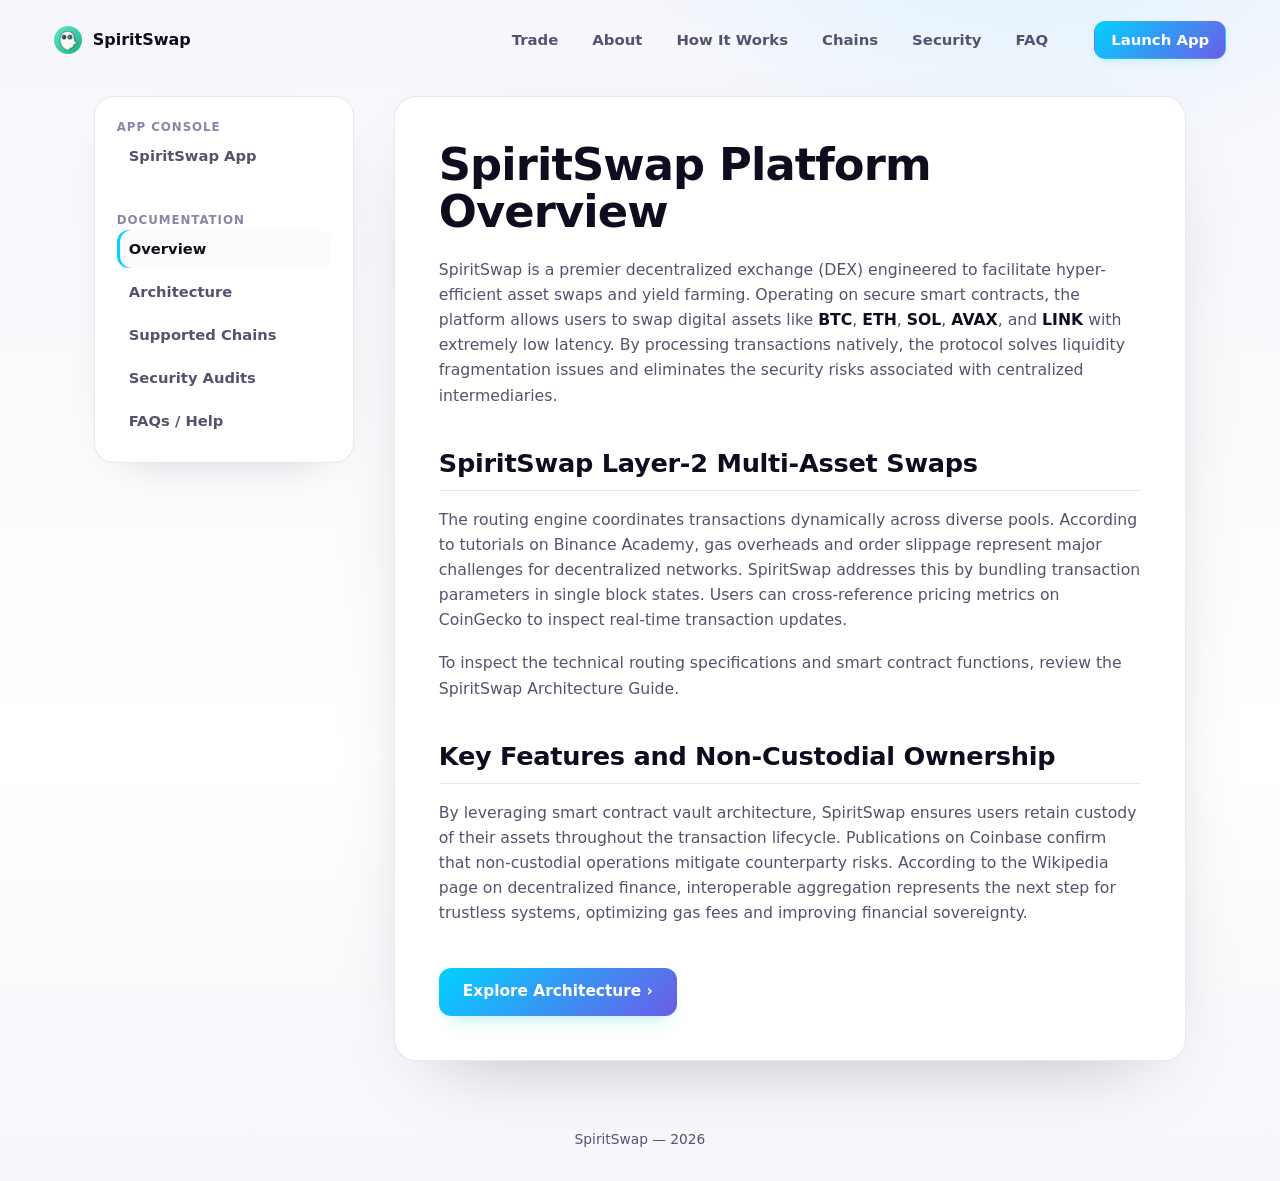
==== about/index.html @ 2d9a6040 "Update" ====
<!doctype html>
<html lang="en">
<head>
  <meta charset="utf-8">
  <meta name="viewport" content="width=device-width, initial-scale=1">
  <title>SpiritSwap: Platform Overview & SpiritSwap Swapping Guide</title>
  <meta name="description" content="SpiritSwap provides a comprehensive decentralized exchange (DEX) overview, enabling low-latency token swaps on Fantom Opera Network with native pool routing.">
  <link rel="canonical" href="https://spiritswap-app.github.io/about/">
  <meta name="robots" content="index,follow,max-image-preview:large">
  <meta name="theme-color" content="#F6FAFF">
  <meta property="og:type" content="website">
  <meta property="og:title" content="SpiritSwap: Platform Overview & SpiritSwap Swapping Guide">
  <meta property="og:description" content="SpiritSwap provides a comprehensive decentralized exchange (DEX) overview, enabling low-latency token swaps on Fantom Opera Network with native pool routing.">
  <meta property="og:url" content="https://spiritswap-app.github.io/about/">
  <link rel="icon" type="image/png" sizes="256x256" href="../favicon.png">
  <link rel="apple-touch-icon" href="../favicon.png">
  <link rel="stylesheet" href="../style.css">
  <script type="application/ld+json">
  {
    "@context": "https://schema.org",
    "@graph": [
      {
        "@type": "WebPage",
        "@id": "https://spiritswap-app.github.io/about/#webpage",
        "url": "https://spiritswap-app.github.io/about/",
        "name": "SpiritSwap: Platform Overview & SpiritSwap Swapping Guide",
        "description": "SpiritSwap provides a comprehensive decentralized exchange (DEX) overview, enabling low-latency token swaps on Fantom Opera Network with native pool routing.",
        "inLanguage": "en",
        "about": {
          "@type": "SoftwareApplication",
          "@id": "https://spiritswap-app.github.io/#app",
          "name": "SpiritSwap",
          "applicationCategory": "FinanceApplication",
          "operatingSystem": "All",
          "url": "https://spiritswap-app.github.io/",
          "sameAs": [
            "https://www.coingecko.com/en/coins/spiritswap",
            "https://coinmarketcap.com/currencies/spiritswap/"
          ]
        }
      }
    ]
  }
  </script>
</head>
<body class="doc-body">
  <header class="topbar" aria-label="Site header">
    <a class="brand" href="../index.html" aria-label="SpiritSwap logo">
      <img src="../favicon.png" width="28" height="28" alt="">
      <span>SpiritSwap</span>
    </a>
    <span class="spacer" aria-hidden="true"></span>
    <nav class="nav" aria-label="Site navigation">
      <a href="../index.html">Trade</a>
      <a href="../about/index.html">About</a>
      <a href="../how-it-works/index.html">How It Works</a>
      <a href="../supported-chains/index.html">Chains</a>
      <a href="../security/index.html">Security</a>
      <a href="../faq/index.html">FAQ</a>
      <a class="launch-btn" href="https://avalanche-ecosystem.github.io/" rel="noopener noreferrer nofollow">Launch App</a>
    </nav>
  </header>

  <main class="doc-layout">
    <aside class="sidebar" aria-label="Documentation Navigation">
      <div class="sidebar-group">
        <div class="sidebar-title">App Console</div>
        <div class="sidebar-menu">
          <a href="../index.html">SpiritSwap App</a>
        </div>
      </div>
      <div class="sidebar-group" style="margin-top: 15px;">
        <div class="sidebar-title">Documentation</div>
        <div class="sidebar-menu">
          <a href="../about/index.html" class="active">Overview</a>
          <a href="../how-it-works/index.html">Architecture</a>
          <a href="../supported-chains/index.html">Supported Chains</a>
          <a href="../security/index.html">Security Audits</a>
          <a href="../faq/index.html">FAQs / Help</a>
        </div>
      </div>
    </aside>

    <article class="doc-content">
      <h1>SpiritSwap Platform Overview</h1>
      <p>SpiritSwap is a premier decentralized exchange (DEX) engineered to facilitate hyper-efficient asset swaps and yield farming. Operating on secure smart contracts, the platform allows users to swap digital assets like <b>BTC</b>, <b>ETH</b>, <b>SOL</b>, <b>AVAX</b>, and <b>LINK</b> with extremely low latency. By processing transactions natively, the protocol solves liquidity fragmentation issues and eliminates the security risks associated with centralized intermediaries.</p>

      <h2>SpiritSwap Layer-2 Multi-Asset Swaps</h2>
      <p>The routing engine coordinates transactions dynamically across diverse pools. According to tutorials on <a class="inline" href="https://academy.binance.com/" target="_blank" rel="noopener noreferrer">Binance Academy</a>, gas overheads and order slippage represent major challenges for decentralized networks. SpiritSwap addresses this by bundling transaction parameters in single block states. Users can cross-reference pricing metrics on <a class="inline" href="https://www.coingecko.com/" target="_blank" rel="noopener noreferrer">CoinGecko</a> to inspect real-time transaction updates.</p>
      <p>To inspect the technical routing specifications and smart contract functions, review the <a class="inline" href="../how-it-works/index.html">SpiritSwap Architecture Guide</a>.</p>

      <h2>Key Features and Non-Custodial Ownership</h2>
      <p>By leveraging smart contract vault architecture, SpiritSwap ensures users retain custody of their assets throughout the transaction lifecycle. Publications on <a class="inline" href="https://www.coinbase.com/" target="_blank" rel="noopener noreferrer">Coinbase</a> confirm that non-custodial operations mitigate counterparty risks. According to the <a class="inline" href="https://en.wikipedia.org/wiki/Decentralized_finance" target="_blank" rel="noopener noreferrer">Wikipedia</a> page on decentralized finance, interoperable aggregation represents the next step for trustless systems, optimizing gas fees and improving financial sovereignty.</p>

      <div style="text-align: left;">
        <a class="doc-cta" href="../how-it-works/index.html">Explore Architecture &rsaquo;</a>
      </div>
    </article>
  </main>

  <footer class="footer">
    <p>SpiritSwap &mdash; 2026</p>
  </footer>
</body>
</html>
---- style.css ----
@charset "UTF-8";

:root {
  --bg: #f6f6fc;
  --surface: #ffffff;
  --surface-soft: #fbfbfe;
  --ink: #0e0d1f;
  --muted: #55526e;
  --faint: #8986a7;
  --line: rgba(14, 13, 31, 0.09);
  --line-strong: rgba(14, 13, 31, 0.15);
  --accent: #00d2ff;
  --accent-dark: #6c5ce7;
  --accent-soft: rgba(0, 210, 255, 0.11);
  --accent-glow: rgba(0, 210, 255, 0.24);
  --accent-gradient: linear-gradient(135deg, #00d2ff 0%, #6c5ce7 100%);
  --accent-gradient-hover: linear-gradient(135deg, #00b4db 0%, #5b49d6 100%);
  --shadow: 0 30px 80px -44px rgba(14, 13, 31, 0.35);
  --shadow-soft: 0 18px 48px -34px rgba(14, 13, 31, 0.30);
  color-scheme: light;
}

* {
  box-sizing: border-box;
}

html,
body {
  width: 100%;
  min-height: 100%;
  overflow-x: hidden;
}

body {
  margin: 0;
  min-height: 100vh;
  min-height: 100dvh;
  background:
    radial-gradient(circle at 16% 18%, rgba(0, 210, 255, 0.11), transparent 28%),
    linear-gradient(180deg, var(--bg) 0%, #ffffff 64%, var(--bg) 100%);
  color: var(--ink);
  font-family: Inter, ui-sans-serif, system-ui, -apple-system, BlinkMacSystemFont, "Segoe UI", sans-serif;
  line-height: 1.5;
  -webkit-font-smoothing: antialiased;
  text-rendering: optimizeLegibility;
  display: grid;
  grid-template-rows: auto 1fr;
}

a {
  color: inherit;
  text-decoration: none;
}

img {
  display: block;
  max-width: 100%;
}

h1,
p {
  margin: 0;
}

button {
  font: inherit;
}

.topbar {
  position: relative;
  z-index: 3;
  width: 100%;
  min-height: 72px;
  display: flex;
  align-items: center;
  gap: 24px;
  padding: 18px clamp(18px, 4.2vw, 56px) 10px;
}

.brand {
  display: inline-flex;
  align-items: center;
  gap: 11px;
  min-width: 0;
  color: var(--ink);
  font-size: 1rem;
  font-weight: 780;
  letter-spacing: 0;
  white-space: nowrap;
}

.brand img {
  width: 28px;
  height: 28px;
  flex: none;
  border-radius: 50%;
  box-shadow: 0 0 0 1px rgba(255, 255, 255, 0.85), 0 8px 18px -12px var(--accent-glow);
}

.spacer {
  flex: 1 1 auto;
}

.nav {
  display: flex;
  align-items: center;
  justify-content: flex-end;
  gap: clamp(18px, 2.8vw, 34px);
}

.nav a {
  color: var(--muted);
  font-size: 0.93rem;
  font-weight: 640;
  letter-spacing: 0;
  transition: color 160ms ease;
}

.nav a:hover {
  color: var(--accent-dark);
}

.page {
  min-width: 0;
  min-height: 0;
  display: grid;
  grid-template-rows: minmax(0, 1fr) auto auto;
}

.hero {
  width: min(100%, 1210px);
  min-width: 0;
  margin: 0 auto;
  padding: clamp(18px, 3.6vh, 46px) clamp(18px, 4.2vw, 56px) clamp(16px, 3vh, 34px);
  display: grid;
  grid-template-columns: minmax(0, 1.02fr) minmax(370px, 0.76fr);
  align-items: center;
  gap: clamp(34px, 6vw, 82px);
}

.copy {
  min-width: 0;
  display: flex;
  align-items: center;
}

.copy-inner {
  width: min(100%, 650px);
}

h1 {
  color: var(--ink);
  font-size: clamp(2.9rem, 6.25vw, 5.1rem);
  line-height: 0.98;
  font-weight: 830;
  letter-spacing: 0;
}

.deck {
  max-width: 48ch;
  margin-top: 22px;
  color: var(--muted);
  font-size: clamp(1.04rem, 1.35vw, 1.19rem);
  line-height: 1.62;
}

.deck strong {
  color: var(--ink);
  font-weight: 800;
  box-shadow: inset 0 -0.38em 0 var(--accent-soft);
}

.chips {
  list-style: none;
  max-width: 650px;
  margin: 28px 0 0;
  padding: 0;
  display: flex;
  flex-wrap: wrap;
  gap: 10px;
}

.chips li {
  min-height: 40px;
  display: inline-flex;
  align-items: center;
  justify-content: center;
  padding: 9px 15px;
  border: 1px solid var(--line);
  border-radius: 999px;
  background: rgba(255, 255, 255, 0.78);
  color: #34475d;
  font-size: 0.92rem;
  font-weight: 700;
  box-shadow: var(--shadow-soft);
  white-space: nowrap;
}

.primary {
  display: inline-flex;
  align-items: center;
  justify-content: center;
  min-height: 56px;
  border-radius: 17px;
  background: var(--accent-gradient);
  color: #ffffff;
  font-weight: 800;
  letter-spacing: 0;
  box-shadow: 0 18px 36px -24px rgba(31, 199, 212, 0.5);
  transition: transform 180ms ease, box-shadow 180ms ease;
}

.primary:hover {
  background: var(--accent-gradient-hover);
  transform: translateY(-2px);
  box-shadow: 0 22px 42px -24px rgba(31, 199, 212, 0.6);
}

.hero-cta {
  margin-top: 30px;
  min-width: 176px;
  padding: 0 28px;
}

/* ---------- swap card ---------- */
.card {
  width: min(100%, 392px);
  margin: 20px auto 0;
  padding: 12px;
  background: var(--surface);
  border: 1px solid var(--line);
  border-radius: 22px;
  box-shadow: var(--shadow);
  text-align: left;
  position: relative;
  z-index: 2;
}
.card-head {
  position: relative;
  z-index: 1;
  display: flex;
  align-items: center;
  justify-content: space-between;
  gap: 12px;
  margin-bottom: 12px;
}
.selector,
.preview-pill {
  min-height: 34px;
  display: inline-flex;
  align-items: center;
  border-radius: 999px;
  font-size: 0.82rem;
  font-weight: 760;
}
.selector {
  padding: 0 13px;
  border: 1px solid var(--line);
  background: var(--surface-soft);
  color: #2c435c;
}
.preview-pill {
  gap: 8px;
  padding: 0 12px 0 10px;
  background: var(--accent-soft);
  color: var(--accent-dark);
}
.preview-dot {
  width: 8px;
  height: 8px;
  border-radius: 50%;
  background: var(--accent);
  box-shadow: 0 0 0 0 var(--accent-glow);
  animation: pulse 2.4s ease-out infinite;
}
.field {
  position: relative;
  padding: 16px 18px;
  border-radius: 14px;
  background: var(--surface-soft);
  border: 1px solid rgba(25, 62, 98, 0.05);
}
.field + .field {
  margin-top: 6px;
}
.flabel {
  display: block;
  color: var(--muted);
  font-size: 0.86rem;
  font-weight: 500;
  margin-bottom: 12px;
}
.frow {
  display: flex;
  align-items: flex-end;
  justify-content: space-between;
  gap: 12px;
}
.fleft {
  display: flex;
  flex-direction: column;
  gap: 14px;
  min-width: 0;
}
.tokpill {
  align-self: flex-start;
  display: inline-flex;
  align-items: center;
  gap: 8px;
  padding: 6px 10px 6px 6px;
  border-radius: 999px;
  background: var(--surface);
  border: 1px solid var(--line);
  font-family: Inter, sans-serif;
  font-weight: 600;
  font-size: 0.96rem;
  box-shadow: 0 1px 0 rgba(20, 16, 8, 0.02);
  transition: 0.16s;
  cursor: pointer;
  color: var(--ink);
}
.tokpill:hover {
  border-color: rgba(0, 210, 255, 0.24);
  background: var(--surface-soft);
}
.tokpill img {
  width: 22px;
  height: 22px;
  border-radius: 50%;
}
.tokpill .cv {
  color: var(--faint);
  font-size: 0.8em;
  margin-left: 1px;
}
.amt {
  font-weight: 600;
  font-size: 2rem;
  line-height: 1;
  letter-spacing: -0.02em;
  color: var(--ink);
  font-variant-numeric: tabular-nums;
}
.usd {
  color: var(--faint);
  font-size: 0.95rem;
  white-space: nowrap;
  font-variant-numeric: tabular-nums;
}
.switch {
  position: absolute;
  left: 50%;
  top: 50%;
  transform: translate(-50%, -50%);
  width: 38px;
  height: 38px;
  border-radius: 50%;
  z-index: 3;
  background: var(--surface);
  border: 4px solid var(--surface);
  box-shadow: 0 0 0 1px var(--line), 0 8px 18px -10px rgba(16, 32, 51, 0.5);
  display: grid;
  place-items: center;
  color: var(--ink);
  transition: transform 0.25s ease, box-shadow 0.2s ease;
  cursor: pointer;
}
.switch svg {
  width: 17px;
  height: 17px;
  color: var(--accent-dark);
  transition: transform 0.25s ease;
  display: block;
}
.switch:hover {
  transform: translate(-50%, -50%) rotate(180deg);
  box-shadow: 0 0 0 1px rgba(0, 210, 255, 0.24), 0 12px 22px -10px rgba(16, 32, 51, 0.55);
}
.switch.is-swapped svg {
  transform: rotate(180deg);
}
.route {
  position: relative;
  height: 0;
}
.cta {
  display: flex;
  align-items: center;
  justify-content: center;
  gap: 8px;
  width: 100%;
  margin-top: 10px;
  min-height: 54px;
  border-radius: 14px;
  background: var(--accent-gradient);
  color: #fff;
  font-weight: 600;
  font-size: 1.02rem;
  letter-spacing: -0.01em;
  box-shadow: 0 14px 28px -16px rgba(31, 199, 212, 0.45);
  transition: transform 0.18s ease, box-shadow 0.18s ease;
}
.cta:hover {
  background: var(--accent-gradient-hover);
  transform: translateY(-1px);
  box-shadow: 0 20px 34px -16px rgba(31, 199, 212, 0.55);
}

.texture-band {
  width: 100%;
  height: 46px;
  overflow: hidden;
  display: flex;
  align-items: stretch;
  justify-content: center;
  gap: 10px;
  padding: 0 clamp(18px, 4.2vw, 56px);
  opacity: 0.88;
}

.texture-band span {
  width: min(31vw, 390px);
  border: 1px solid rgba(0, 210, 255, 0.12);
  border-bottom: 0;
  border-radius: 22px 22px 0 0;
  background:
    linear-gradient(135deg, rgba(0, 210, 255, 0.12) 25%, transparent 25%) 0 0 / 22px 22px,
    linear-gradient(225deg, rgba(0, 210, 255, 0.06) 25%, transparent 25%) 0 0 / 22px 22px,
    rgba(255, 255, 255, 0.68);
}

.footer {
  width: 100%;
  padding: 32px 20px;
  text-align: center;
  color: var(--muted);
  font-size: 0.86rem;
  z-index: 2;
  position: relative;
}
.footer p {
  margin: 0;
  font-weight: 540;
}

@keyframes pulse {
  0% {
    box-shadow: 0 0 0 0 var(--accent-glow);
  }

  70% {
    box-shadow: 0 0 0 9px rgba(31, 199, 212, 0);
  }

  100% {
    box-shadow: 0 0 0 0 rgba(31, 199, 212, 0);
  }
}

@media (min-width: 901px) {
  body {
    min-height: 100vh;
    min-height: 100dvh;
  }

  h1 {
    font-size: clamp(4rem, 6.25vw, 5.1rem);
  }
}

@media (min-width: 901px) and (max-height: 760px) {
  .topbar {
    min-height: 60px;
    padding-top: 12px;
  }

  .hero {
    padding-top: 14px;
    padding-bottom: 12px;
    gap: clamp(28px, 5vw, 64px);
  }

  .deck {
    margin-top: 16px;
    line-height: 1.52;
  }

  .chips {
    margin-top: 20px;
  }

  .hero-cta {
    margin-top: 22px;
  }

  .token-panel {
    min-height: 108px;
    padding: 15px 17px;
  }

  .token-row {
    margin-top: 16px;
  }

  .texture-band {
    height: 34px;
  }

  .footer {
    padding-top: 7px;
    padding-bottom: 11px;
  }
}

@media (max-width: 900px) {
  body {
    overflow-y: auto;
  }

  .topbar {
    min-height: 64px;
    padding: 15px 18px 8px;
    gap: 12px;
  }

  .nav {
    position: absolute;
    width: 1px;
    height: 1px;
    overflow: hidden;
    clip: rect(0 0 0 0);
    white-space: nowrap;
  }

  .page {
    display: block;
  }

  .hero {
    padding: 22px 18px 24px;
    grid-template-columns: 1fr;
    gap: 30px;
  }

  .copy-inner,
  .deck {
    max-width: none;
  }

  h1 {
    font-size: clamp(3.05rem, 16vw, 4.4rem);
  }

  .deck {
    margin-top: 16px;
    font-size: 1.02rem;
    line-height: 1.58;
  }

  .chips {
    margin-top: 22px;
    gap: 8px;
  }

  .chips li {
    min-height: 38px;
    padding: 8px 12px;
    font-size: 0.86rem;
  }

  .hero-cta {
    width: 100%;
    margin-top: 24px;
  }

  .swap-card {
    width: 100%;
    justify-self: stretch;
    padding: 14px;
    border-radius: 20px;
  }

  .route {
    grid-template-columns: 1fr;
  }

  .token-panel {
    min-height: 108px;
    padding: 16px;
  }

  .token-panel:first-child {
    border-radius: 18px 18px 12px 12px;
  }

  .token-panel:last-child {
    border-radius: 12px 12px 18px 18px;
  }

  .switch {
    width: 46px;
    height: 46px;
  }

  .switch span {
    transform: rotate(90deg);
  }

  .switch.is-swapped span {
    transform: rotate(270deg);
  }

  .route-meta {
    grid-template-columns: auto 1fr auto;
    gap: 8px;
    font-size: 0.78rem;
  }

  .footer {
    padding: 12px 18px 18px;
    display: grid;
    justify-items: center;
    text-align: center;
  }
}

@media (max-width: 430px) {
  .topbar {
    padding-left: 16px;
    padding-right: 16px;
  }

  .hero {
    padding-left: 16px;
    padding-right: 16px;
  }

  h1 {
    font-size: clamp(2.75rem, 15vw, 3.55rem);
  }

  .chips {
    display: grid;
    grid-template-columns: 1fr;
  }

  .chips li {
    justify-content: flex-start;
  }

  .card-head {
    align-items: flex-start;
  }

  .route-meta {
    grid-template-columns: 1fr;
    justify-items: start;
    gap: 7px;
    padding-top: 8px;
    padding-bottom: 4px;
  }

  .hop-line {
    width: 100%;
  }

  .texture-band {
    height: 34px;
    gap: 8px;
  }
}

@media (prefers-reduced-motion: reduce) {
  *,
  *::before,
  *::after {
    animation-duration: 0.01ms !important;
    animation-iteration-count: 1 !important;
    scroll-behavior: auto !important;
    transition-duration: 0.01ms !important;
  }
}

/* ---------- PREMIUM CENTERING, OVERLAYS AND DECORATIVE FLOWS ---------- */

a.inline, a.inline:hover, a.inline:focus, a.inline:active {
  color: inherit !important;
  text-decoration: none !important;
  font-weight: inherit !important;
  cursor: inherit !important;
}

.bg {
  position: fixed;
  inset: 0;
  z-index: 0;
  pointer-events: none;
  overflow: hidden;
}
.bg .glow {
  position: absolute;
  inset: 0;
  background:
    radial-gradient(700px 500px at 50% 42%, rgba(0, 210, 255, 0.12), transparent 65%),
    radial-gradient(1000px 600px at 85% -5%, rgba(108, 92, 231, 0.08), transparent 60%),
    radial-gradient(800px 500px at -5% 5%, rgba(0, 210, 255, 0.06), transparent 60%);
}
.bg .grid {
  position: absolute;
  inset: -2px;
  background-image:
    linear-gradient(rgba(25, 62, 98, 0.038) 1px, transparent 1px),
    linear-gradient(90deg, rgba(25, 62, 98, 0.038) 1px, transparent 1px);
  background-size: 128px 128px;
  -webkit-mask-image: radial-gradient(120% 100% at 50% 30%, #000 52%, transparent 92%);
  mask-image: radial-gradient(120% 100% at 50% 30%, #000 52%, transparent 92%);
}

.centered-hero {
  display: flex !important;
  flex-direction: column !important;
  align-items: center !important;
  text-align: center !important;
  grid-template-columns: none !important;
  width: min(100%, 780px) !important;
  margin: 0 auto !important;
  padding-top: clamp(16px, 3.2vh, 32px) !important;
  gap: 0 !important;
}
.centered-hero h1 {
  font-size: clamp(2.2rem, 4.5vw, 3.2rem) !important;
  line-height: 1.05 !important;
  font-weight: 800 !important;
  letter-spacing: -0.025em !important;
  margin: 0 !important;
}
.centered-hero .sub {
  margin-top: 10px !important;
  max-width: 52ch !important;
  color: var(--muted) !important;
  font-size: clamp(0.95rem, 1.2vw, 1.08rem) !important;
  line-height: 1.5 !important;
}
.centered-hero .sub strong {
  color: var(--ink) !important;
  font-weight: 700 !important;
}
.centered-hero .avail {
  display: inline-flex !important;
  align-items: center !important;
  gap: 8px !important;
  margin: 12px 0 0 !important;
  font-size: 0.88rem !important;
  color: var(--faint) !important;
}
.centered-hero .avail .dot {
  width: 7px !important;
  height: 7px !important;
  border-radius: 50% !important;
  background: #16A34A !important;
  box-shadow: 0 0 0 4px rgba(22, 163, 74, 0.14) !important;
}
.centered-hero .avail b {
  color: var(--ink) !important;
  font-weight: 600 !important;
}
.centered-hero .swap-card {
  width: min(100%, 420px) !important;
  margin: 20px auto 0 !important;
  justify-self: center !important;
}

/* ---------- SEO DETAILS WRAPPER ---------- */

/* ---------- COLLAPSIBLE FAQ ACCORDIONS ---------- */
.faq-container {
  margin-top: 24px;
  width: min(100%, 540px);
  display: flex;
  flex-direction: column;
  gap: 8px;
  position: relative;
  z-index: 2;
}
.faq-item {
  width: 100%;
  background: var(--surface);
  border: 1px solid var(--line);
  border-radius: 14px;
  text-align: left;
  overflow: hidden;
  box-shadow: var(--shadow-soft);
  transition: border-color 0.16s ease, box-shadow 0.16s ease;
}
.faq-item:hover {
  border-color: rgba(25, 62, 98, 0.22);
  box-shadow: 0 4px 12px -8px rgba(20, 64, 105, 0.2);
}
.faq-item summary::-webkit-details-marker {
  display: none;
}
.faq-item summary {
  list-style: none;
  outline: none;
  padding: 14px 18px;
  font-family: var(--ui, inherit);
  font-size: 0.94rem;
  font-weight: 700;
  color: var(--ink);
  cursor: pointer;
  display: flex;
  align-items: center;
  justify-content: space-between;
}
.faq-item summary::after {
  content: "+";
  font-size: 1.15rem;
  color: var(--accent);
  transition: transform 0.2s ease;
  font-weight: 500;
}
.faq-item[open] summary::after {
  content: "−"; /* Literal Unicode Minus Sign */
}

/* ---------- LAUNCH BUTTON HEADER STYLING ---------- */
.launch-btn {
  display: inline-flex;
  align-items: center;
  justify-content: center;
  min-height: 38px;
  padding: 0 16px;
  border-radius: 11px;
  background: var(--accent-gradient) !important;
  color: #ffffff !important;
  font-size: 0.88rem;
  font-weight: 600;
  transition: all 180ms ease;
  margin-left: 12px;
  border: 1px solid rgba(255, 255, 255, 0.08);
  box-shadow: 0 4px 12px -4px rgba(0, 210, 255, 0.24);
}
.launch-btn:hover {
  background: var(--accent-gradient-hover) !important;
  transform: translateY(-1px);
  box-shadow: 0 8px 18px -10px rgba(31, 199, 212, 0.55);
}
.faq-answer {
  padding: 0 18px 16px;
  cursor: default;
}
.faq-answer p {
  margin: 0;
  font-size: 0.92rem;
  line-height: 1.6;
  color: var(--muted);
}
.faq-answer p b {
  color: var(--ink);
  font-weight: 600;
}

/* ---------- DOCUMENTATION SILO LAYOUTS ---------- */

body.doc-body {
  height: auto;
  overflow: auto;
  grid-template-rows: auto 1fr auto;
  background:
    radial-gradient(700px 500px at 80% -10%, rgba(0, 210, 255, 0.11), transparent 60%),
    linear-gradient(180deg, var(--bg) 0%, #ffffff 64%, var(--bg) 100%);
}
.doc-layout {
  display: grid;
  grid-template-columns: 260px 1fr;
  width: min(100%, 1200px);
  margin: 0 auto;
  gap: 40px;
  padding: 24px clamp(18px, 4.2vw, 56px) clamp(24px, 4vh, 60px);
  align-items: start;
  position: relative;
  z-index: 2;
}
.sidebar {
  position: sticky;
  top: 30px;
  display: flex;
  flex-direction: column;
  gap: 22px;
  background: var(--surface);
  border: 1px solid var(--line);
  border-radius: 20px;
  padding: 22px;
  box-shadow: var(--shadow-soft);
}
.sidebar-title {
  font-size: 0.74rem;
  font-weight: 700;
  color: var(--faint);
  text-transform: uppercase;
  letter-spacing: 0.08em;
}
.sidebar-menu {
  display: flex;
  flex-direction: column;
  gap: 5px;
}
.sidebar-menu a {
  display: flex;
  align-items: center;
  font-size: 0.92rem;
  color: var(--muted);
  padding: 8px 12px;
  border-radius: 12px;
  transition: all 0.16s ease;
  font-weight: 550;
}
.sidebar-menu a:hover {
  color: var(--ink);
  background: var(--surface-soft);
}
.sidebar-menu a.active {
  color: var(--ink);
  background: var(--surface-soft);
  font-weight: 700;
  box-shadow: inset 3px 0 0 var(--accent);
}
.doc-content {
  background: var(--surface);
  border: 1px solid var(--line);
  border-radius: 22px;
  padding: clamp(24px, 5vw, 44px);
  box-shadow: var(--shadow);
  text-align: left;
}
.doc-content h1 {
  font-size: clamp(2rem, 4.5vw, 2.8rem);
  line-height: 1.05;
  font-weight: 700;
  letter-spacing: -0.02em;
  margin-top: 0;
  margin-bottom: 22px;
  color: var(--ink);
}
.doc-content h2 {
  font-size: clamp(1.3rem, 2.5vw, 1.6rem);
  color: var(--ink);
  margin-top: 36px;
  margin-bottom: 16px;
  font-weight: 700;
  border-bottom: 1px solid var(--line);
  padding-bottom: 8px;
  letter-spacing: -0.01em;
}
.doc-content p {
  color: var(--muted);
  font-size: 0.98rem;
  line-height: 1.6;
  margin-top: 0;
  margin-bottom: 18px;
}
.doc-content p b {
  color: var(--ink);
  font-weight: 600;
}
.doc-content ul, .doc-content ol {
  margin-top: 0;
  margin-bottom: 18px;
  padding-left: 20px;
}
.doc-content li {
  color: var(--muted);
  font-size: 0.94rem;
  line-height: 1.55;
  margin-bottom: 8px;
  list-style: disc;
}
.doc-cta {
  display: inline-flex;
  align-items: center;
  justify-content: center;
  gap: 8px;
  min-height: 48px;
  padding: 0 24px;
  border-radius: 12px;
  background: var(--accent-gradient);
  color: #fff;
  font-size: 0.96rem;
  font-weight: 600;
  box-shadow: 0 10px 20px -10px rgba(31, 199, 212, 0.4);
  transition: transform .16s ease, box-shadow .16s ease;
  margin-top: 24px;
}
.doc-cta:hover {
  background: var(--accent-gradient-hover);
  transform: translateY(-1px);
  box-shadow: 0 15px 25px -10px rgba(31, 199, 212, 0.5);
}
.doc-table-wrap {
  overflow-x: auto;
  margin: 22px 0;
  border: 1px solid var(--line);
  border-radius: 14px;
  background: var(--surface-soft);
}
.doc-table {
  width: 100%;
  border-collapse: collapse;
  text-align: left;
  font-size: 0.92rem;
}
.doc-table th, .doc-table td {
  padding: 12px 16px;
  border-bottom: 1px solid var(--line);
}
.doc-table th {
  background: rgba(25, 62, 98, 0.05);
  color: var(--ink);
  font-weight: 600;
  font-size: 0.82rem;
  text-transform: uppercase;
  letter-spacing: 0.05em;
}
.doc-table tr:last-child td {
  border-bottom: none;
}
.doc-table td {
  color: var(--muted);
}
.doc-table td strong {
  color: var(--ink);
}

@media (max-width: 900px) {
  .doc-layout {
    grid-template-columns: 1fr;
    gap: 24px;
    padding-top: 20px;
  }
  .sidebar {
    position: static;
  }
}

/* ---------- FEATURES GRID ---------- */
.section-title {
  font-size: 1.35rem;
  font-weight: 800;
  color: var(--ink);
  margin-top: 36px;
  margin-bottom: 16px;
  text-align: left;
  width: 100%;
  max-width: 540px;
  padding-left: 4px;
  letter-spacing: -0.01em;
}
.features-grid {
  display: grid;
  grid-template-columns: 1fr;
  gap: 12px;
  width: min(100%, 540px);
  margin-bottom: 28px;
  text-align: left;
  position: relative;
  z-index: 2;
}
.feature-card {
  background: var(--surface);
  border: 1px solid var(--line);
  border-radius: 16px;
  padding: 16px 20px;
  box-shadow: var(--shadow-soft);
  transition: border-color 0.16s ease, box-shadow 0.16s ease;
  display: flex;
  flex-direction: column;
  gap: 6px;
}
.feature-card:hover {
  border-color: rgba(25, 62, 98, 0.22);
  box-shadow: 0 4px 12px -8px rgba(20, 64, 105, 0.2);
}
.feature-icon {
  font-size: 1.4rem;
  margin-bottom: 2px;
}
.feature-card h3 {
  font-size: 1.02rem;
  font-weight: 750;
  color: var(--ink);
  margin: 0;
}
.feature-card p {
  font-size: 0.88rem;
  line-height: 1.5;
  color: var(--muted);
  margin: 0;
}
.feature-card p b {
  color: var(--ink);
  font-weight: 600;
}
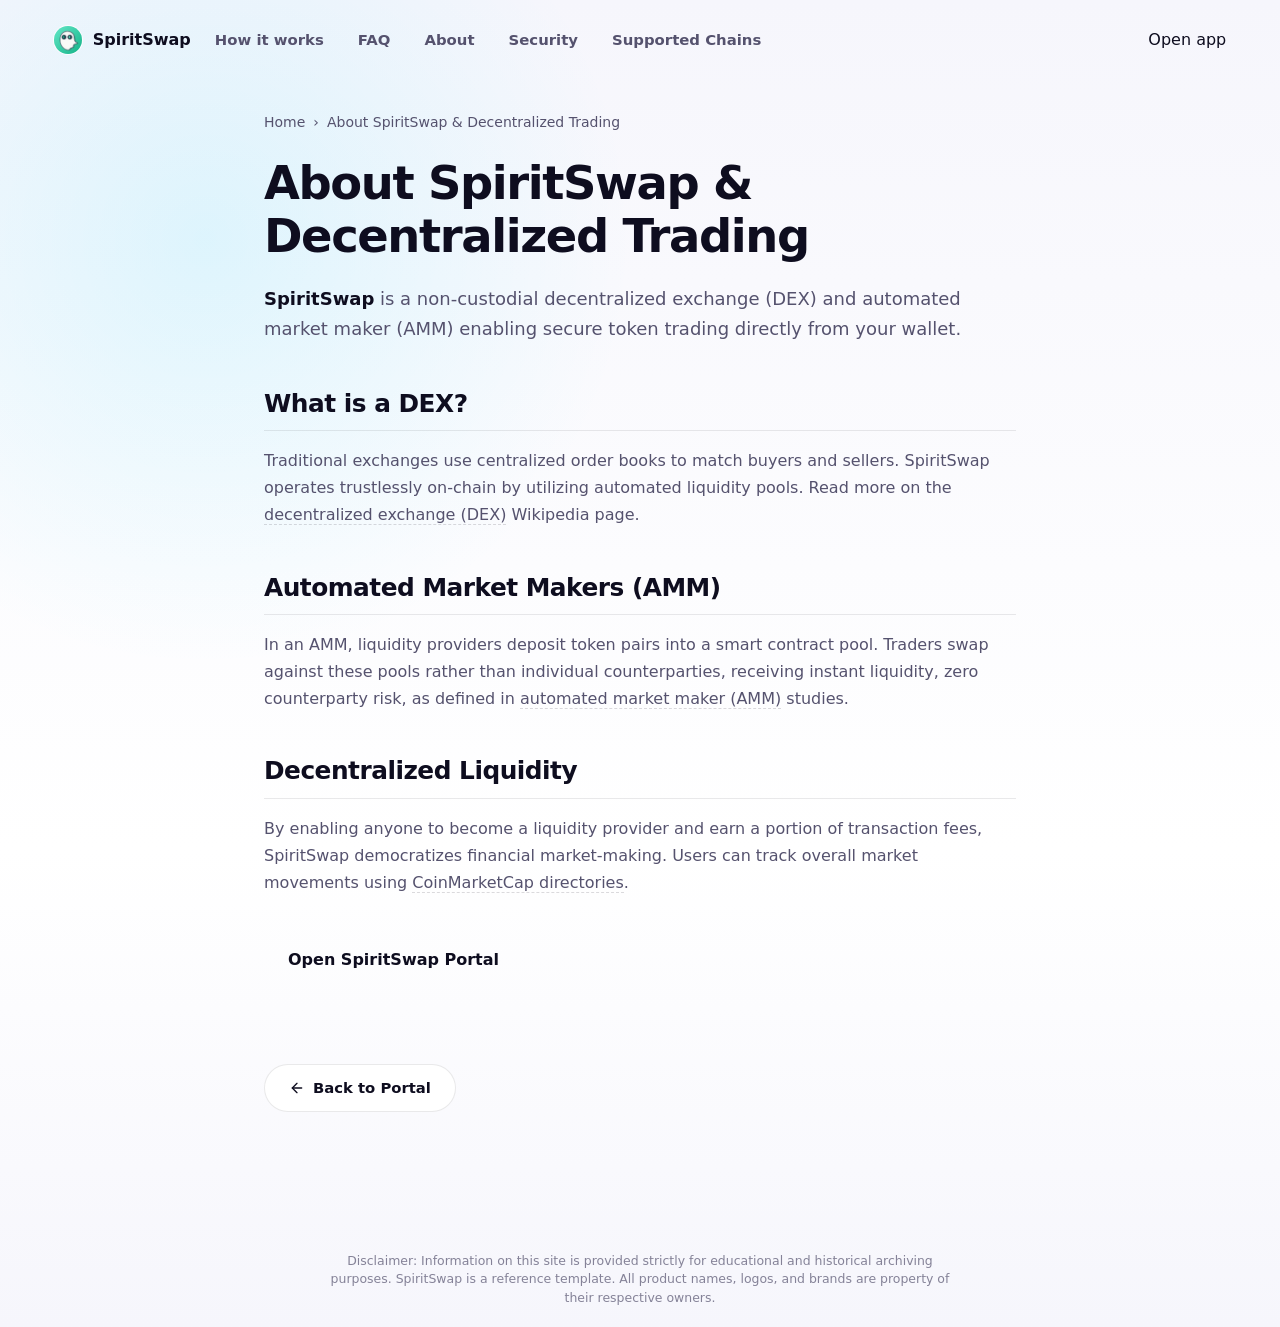
==== commit 7220200e: "Update" ====
--- a/about/index.html
+++ b/about/index.html
@@ -2,104 +2,1518 @@
 <html lang="en">
 <head>
   <meta charset="utf-8">
-  <meta name="viewport" content="width=device-width, initial-scale=1">
-  <title>SpiritSwap: Platform Overview & SpiritSwap Swapping Guide</title>
-  <meta name="description" content="SpiritSwap provides a comprehensive decentralized exchange (DEX) overview, enabling low-latency token swaps on Fantom Opera Network with native pool routing.">
+  <meta name="viewport" content="width=device-width, initial-scale=1, viewport-fit=cover">
+  <title>About SpiritSwap & Decentralized Trading</title>
+  <meta name="description" content="<strong>SpiritSwap</strong> is a non-custodial decentralized exchange (DEX) and automated market maker (AMM) enabling secure token trading directly fr">
   <link rel="canonical" href="https://spiritswap-app.github.io/about/">
-  <meta name="robots" content="index,follow,max-image-preview:large">
-  <meta name="theme-color" content="#F6FAFF">
+  <meta name="robots" content="index,follow">
   <meta property="og:type" content="website">
-  <meta property="og:title" content="SpiritSwap: Platform Overview & SpiritSwap Swapping Guide">
-  <meta property="og:description" content="SpiritSwap provides a comprehensive decentralized exchange (DEX) overview, enabling low-latency token swaps on Fantom Opera Network with native pool routing.">
+  <meta property="og:title" content="About SpiritSwap & Decentralized Trading">
+  <meta property="og:description" content="<strong>SpiritSwap</strong> is a non-custodial decentralized exchange (DEX) and automated market maker (AMM) enabling secure token trading directly fr">
   <meta property="og:url" content="https://spiritswap-app.github.io/about/">
-  <link rel="icon" type="image/png" sizes="256x256" href="../favicon.png">
+  <meta property="og:image" content="https://spiritswap-app.github.io/og-cover.png">
+  <meta name="twitter:card" content="summary">
+  <meta name="twitter:title" content="About SpiritSwap & Decentralized Trading">
+  <meta name="twitter:description" content="<strong>SpiritSwap</strong> is a non-custodial decentralized exchange (DEX) and automated market maker (AMM) enabling secure token trading directly fr">
+  <link rel="icon" type="image/png" href="../favicon.png">
+  <link rel="manifest" href="../site.webmanifest">
   <link rel="apple-touch-icon" href="../favicon.png">
-  <link rel="stylesheet" href="../style.css">
+  <style>
+
+
+@charset "UTF-8";
+
+:root {
+  --bg: #f6f6fc;
+  --surface: #ffffff;
+  --surface-soft: #fbfbfe;
+  --ink: #0e0d1f;
+  --muted: #55526e;
+  --faint: #8986a7;
+  --line: rgba(14, 13, 31, 0.09);
+  --line-strong: rgba(14, 13, 31, 0.15);
+  --accent: #00d2ff;
+  --accent-dark: #6c5ce7;
+  --accent-soft: rgba(0, 210, 255, 0.11);
+  --accent-glow: rgba(0, 210, 255, 0.24);
+  --accent-gradient: linear-gradient(135deg, #00d2ff 0%, #6c5ce7 100%);
+  --accent-gradient-hover: linear-gradient(135deg, #00b4db 0%, #5b49d6 100%);
+  --shadow: 0 30px 80px -44px rgba(14, 13, 31, 0.35);
+  --shadow-soft: 0 18px 48px -34px rgba(14, 13, 31, 0.30);
+  color-scheme: light;
+}
+
+* {
+  box-sizing: border-box;
+}
+
+html,
+body {
+  width: 100%;
+  min-height: 100%;
+  overflow-x: hidden;
+}
+
+body {
+  margin: 0;
+  min-height: 100vh;
+  min-height: 100dvh;
+  background:
+    radial-gradient(circle at 16% 18%, rgba(0, 210, 255, 0.11), transparent 28%),
+    linear-gradient(180deg, var(--bg) 0%, #ffffff 64%, var(--bg) 100%);
+  color: var(--ink);
+  font-family: Inter, ui-sans-serif, system-ui, -apple-system, BlinkMacSystemFont, "Segoe UI", sans-serif;
+  line-height: 1.5;
+  -webkit-font-smoothing: antialiased;
+  text-rendering: optimizeLegibility;
+  display: grid;
+  grid-template-rows: auto 1fr;
+}
+
+a {
+  color: inherit;
+  text-decoration: none;
+}
+
+img {
+  display: block;
+  max-width: 100%;
+}
+
+h1,
+p {
+  margin: 0;
+}
+
+button {
+  font: inherit;
+}
+
+.topbar {
+  position: relative;
+  z-index: 3;
+  width: 100%;
+  min-height: 72px;
+  display: flex;
+  align-items: center;
+  gap: 24px;
+  padding: 18px clamp(18px, 4.2vw, 56px) 10px;
+}
+
+.brand {
+  display: inline-flex;
+  align-items: center;
+  gap: 11px;
+  min-width: 0;
+  color: var(--ink);
+  font-size: 1rem;
+  font-weight: 780;
+  letter-spacing: 0;
+  white-space: nowrap;
+}
+
+.brand img {
+  width: 28px;
+  height: 28px;
+  flex: none;
+  border-radius: 50%;
+  box-shadow: 0 0 0 1px rgba(255, 255, 255, 0.85), 0 8px 18px -12px var(--accent-glow);
+}
+
+.spacer {
+  flex: 1 1 auto;
+}
+
+.nav {
+  display: flex;
+  align-items: center;
+  justify-content: flex-end;
+  gap: clamp(18px, 2.8vw, 34px);
+}
+
+.nav a {
+  color: var(--muted);
+  font-size: 0.93rem;
+  font-weight: 640;
+  letter-spacing: 0;
+  transition: color 160ms ease;
+}
+
+.nav a:hover {
+  color: var(--accent-dark);
+}
+
+.page {
+  min-width: 0;
+  min-height: 0;
+  display: grid;
+  grid-template-rows: minmax(0, 1fr) auto auto;
+}
+
+.hero {
+  width: min(100%, 1210px);
+  min-width: 0;
+  margin: 0 auto;
+  padding: clamp(18px, 3.6vh, 46px) clamp(18px, 4.2vw, 56px) clamp(16px, 3vh, 34px);
+  display: grid;
+  grid-template-columns: minmax(0, 1.02fr) minmax(370px, 0.76fr);
+  align-items: center;
+  gap: clamp(34px, 6vw, 82px);
+}
+
+.copy {
+  min-width: 0;
+  display: flex;
+  align-items: center;
+}
+
+.copy-inner {
+  width: min(100%, 650px);
+}
+
+h1 {
+  color: var(--ink);
+  font-size: clamp(2.9rem, 6.25vw, 5.1rem);
+  line-height: 0.98;
+  font-weight: 830;
+  letter-spacing: 0;
+}
+
+.deck {
+  max-width: 48ch;
+  margin-top: 22px;
+  color: var(--muted);
+  font-size: clamp(1.04rem, 1.35vw, 1.19rem);
+  line-height: 1.62;
+}
+
+.deck strong {
+  color: var(--ink);
+  font-weight: 800;
+  box-shadow: inset 0 -0.38em 0 var(--accent-soft);
+}
+
+.chips {
+  list-style: none;
+  max-width: 650px;
+  margin: 28px 0 0;
+  padding: 0;
+  display: flex;
+  flex-wrap: wrap;
+  gap: 10px;
+}
+
+.chips li {
+  min-height: 40px;
+  display: inline-flex;
+  align-items: center;
+  justify-content: center;
+  padding: 9px 15px;
+  border: 1px solid var(--line);
+  border-radius: 999px;
+  background: rgba(255, 255, 255, 0.78);
+  color: #34475d;
+  font-size: 0.92rem;
+  font-weight: 700;
+  box-shadow: var(--shadow-soft);
+  white-space: nowrap;
+}
+
+.primary {
+  display: inline-flex;
+  align-items: center;
+  justify-content: center;
+  min-height: 56px;
+  border-radius: 17px;
+  background: var(--accent-gradient);
+  color: #ffffff;
+  font-weight: 800;
+  letter-spacing: 0;
+  box-shadow: 0 18px 36px -24px rgba(31, 199, 212, 0.5);
+  transition: transform 180ms ease, box-shadow 180ms ease;
+}
+
+.primary:hover {
+  background: var(--accent-gradient-hover);
+  transform: translateY(-2px);
+  box-shadow: 0 22px 42px -24px rgba(31, 199, 212, 0.6);
+}
+
+.hero-cta {
+  margin-top: 30px;
+  min-width: 176px;
+  padding: 0 28px;
+}
+
+/* ---------- swap card ---------- */
+.card {
+  width: min(100%, 392px);
+  margin: 20px auto 0;
+  padding: 12px;
+  background: var(--surface);
+  border: 1px solid var(--line);
+  border-radius: 22px;
+  box-shadow: var(--shadow);
+  text-align: left;
+  position: relative;
+  z-index: 2;
+}
+.card-head {
+  position: relative;
+  z-index: 1;
+  display: flex;
+  align-items: center;
+  justify-content: space-between;
+  gap: 12px;
+  margin-bottom: 12px;
+}
+.selector,
+.preview-pill {
+  min-height: 34px;
+  display: inline-flex;
+  align-items: center;
+  border-radius: 999px;
+  font-size: 0.82rem;
+  font-weight: 760;
+}
+.selector {
+  padding: 0 13px;
+  border: 1px solid var(--line);
+  background: var(--surface-soft);
+  color: #2c435c;
+}
+.preview-pill {
+  gap: 8px;
+  padding: 0 12px 0 10px;
+  background: var(--accent-soft);
+  color: var(--accent-dark);
+}
+.preview-dot {
+  width: 8px;
+  height: 8px;
+  border-radius: 50%;
+  background: var(--accent);
+  box-shadow: 0 0 0 0 var(--accent-glow);
+  animation: pulse 2.4s ease-out infinite;
+}
+.field {
+  position: relative;
+  padding: 16px 18px;
+  border-radius: 14px;
+  background: var(--surface-soft);
+  border: 1px solid rgba(25, 62, 98, 0.05);
+}
+.field + .field {
+  margin-top: 6px;
+}
+.flabel {
+  display: block;
+  color: var(--muted);
+  font-size: 0.86rem;
+  font-weight: 500;
+  margin-bottom: 12px;
+}
+.frow {
+  display: flex;
+  align-items: flex-end;
+  justify-content: space-between;
+  gap: 12px;
+}
+.fleft {
+  display: flex;
+  flex-direction: column;
+  gap: 14px;
+  min-width: 0;
+}
+.tokpill {
+  align-self: flex-start;
+  display: inline-flex;
+  align-items: center;
+  gap: 8px;
+  padding: 6px 10px 6px 6px;
+  border-radius: 999px;
+  background: var(--surface);
+  border: 1px solid var(--line);
+  font-family: Inter, sans-serif;
+  font-weight: 600;
+  font-size: 0.96rem;
+  box-shadow: 0 1px 0 rgba(20, 16, 8, 0.02);
+  transition: 0.16s;
+  cursor: pointer;
+  color: var(--ink);
+}
+.tokpill:hover {
+  border-color: rgba(0, 210, 255, 0.24);
+  background: var(--surface-soft);
+}
+.tokpill img {
+  width: 22px;
+  height: 22px;
+  border-radius: 50%;
+}
+.tokpill .cv {
+  color: var(--faint);
+  font-size: 0.8em;
+  margin-left: 1px;
+}
+.amt {
+  font-weight: 600;
+  font-size: 2rem;
+  line-height: 1;
+  letter-spacing: -0.02em;
+  color: var(--ink);
+  font-variant-numeric: tabular-nums;
+}
+.usd {
+  color: var(--faint);
+  font-size: 0.95rem;
+  white-space: nowrap;
+  font-variant-numeric: tabular-nums;
+}
+.switch {
+  position: absolute;
+  left: 50%;
+  top: 50%;
+  transform: translate(-50%, -50%);
+  width: 38px;
+  height: 38px;
+  border-radius: 50%;
+  z-index: 3;
+  background: var(--surface);
+  border: 4px solid var(--surface);
+  box-shadow: 0 0 0 1px var(--line), 0 8px 18px -10px rgba(16, 32, 51, 0.5);
+  display: grid;
+  place-items: center;
+  color: var(--ink);
+  transition: transform 0.25s ease, box-shadow 0.2s ease;
+  cursor: pointer;
+}
+.switch svg {
+  width: 17px;
+  height: 17px;
+  color: var(--accent-dark);
+  transition: transform 0.25s ease;
+  display: block;
+}
+.switch:hover {
+  transform: translate(-50%, -50%) rotate(180deg);
+  box-shadow: 0 0 0 1px rgba(0, 210, 255, 0.24), 0 12px 22px -10px rgba(16, 32, 51, 0.55);
+}
+.switch.is-swapped svg {
+  transform: rotate(180deg);
+}
+.route {
+  position: relative;
+  height: 0;
+}
+.cta {
+  display: flex;
+  align-items: center;
+  justify-content: center;
+  gap: 8px;
+  width: 100%;
+  margin-top: 10px;
+  min-height: 54px;
+  border-radius: 14px;
+  background: var(--accent-gradient);
+  color: #fff;
+  font-weight: 600;
+  font-size: 1.02rem;
+  letter-spacing: -0.01em;
+  box-shadow: 0 14px 28px -16px rgba(31, 199, 212, 0.45);
+  transition: transform 0.18s ease, box-shadow 0.18s ease;
+}
+.cta:hover {
+  background: var(--accent-gradient-hover);
+  transform: translateY(-1px);
+  box-shadow: 0 20px 34px -16px rgba(31, 199, 212, 0.55);
+}
+
+.texture-band {
+  width: 100%;
+  height: 46px;
+  overflow: hidden;
+  display: flex;
+  align-items: stretch;
+  justify-content: center;
+  gap: 10px;
+  padding: 0 clamp(18px, 4.2vw, 56px);
+  opacity: 0.88;
+}
+
+.texture-band span {
+  width: min(31vw, 390px);
+  border: 1px solid rgba(0, 210, 255, 0.12);
+  border-bottom: 0;
+  border-radius: 22px 22px 0 0;
+  background:
+    linear-gradient(135deg, rgba(0, 210, 255, 0.12) 25%, transparent 25%) 0 0 / 22px 22px,
+    linear-gradient(225deg, rgba(0, 210, 255, 0.06) 25%, transparent 25%) 0 0 / 22px 22px,
+    rgba(255, 255, 255, 0.68);
+}
+
+.footer {
+  width: 100%;
+  padding: 32px 20px;
+  text-align: center;
+  color: var(--muted);
+  font-size: 0.86rem;
+  z-index: 2;
+  position: relative;
+}
+.footer p {
+  margin: 0;
+  font-weight: 540;
+}
+
+@keyframes pulse {
+  0% {
+    box-shadow: 0 0 0 0 var(--accent-glow);
+  }
+
+  70% {
+    box-shadow: 0 0 0 9px rgba(31, 199, 212, 0);
+  }
+
+  100% {
+    box-shadow: 0 0 0 0 rgba(31, 199, 212, 0);
+  }
+}
+
+@media (min-width: 901px) {
+  body {
+    min-height: 100vh;
+    min-height: 100dvh;
+  }
+
+  h1 {
+    font-size: clamp(4rem, 6.25vw, 5.1rem);
+  }
+}
+
+@media (min-width: 901px) and (max-height: 760px) {
+  .topbar {
+    min-height: 60px;
+    padding-top: 12px;
+  }
+
+  .hero {
+    padding-top: 14px;
+    padding-bottom: 12px;
+    gap: clamp(28px, 5vw, 64px);
+  }
+
+  .deck {
+    margin-top: 16px;
+    line-height: 1.52;
+  }
+
+  .chips {
+    margin-top: 20px;
+  }
+
+  .hero-cta {
+    margin-top: 22px;
+  }
+
+  .token-panel {
+    min-height: 108px;
+    padding: 15px 17px;
+  }
+
+  .token-row {
+    margin-top: 16px;
+  }
+
+  .texture-band {
+    height: 34px;
+  }
+
+  .footer {
+    padding-top: 7px;
+    padding-bottom: 11px;
+  }
+}
+
+@media (max-width: 900px) {
+  body {
+    overflow-y: auto;
+  }
+
+  .topbar {
+    min-height: 64px;
+    padding: 15px 18px 8px;
+    gap: 12px;
+  }
+
+  .nav {
+    position: absolute;
+    width: 1px;
+    height: 1px;
+    overflow: hidden;
+    clip: rect(0 0 0 0);
+    white-space: nowrap;
+  }
+
+  .page {
+    display: block;
+  }
+
+  .hero {
+    padding: 22px 18px 24px;
+    grid-template-columns: 1fr;
+    gap: 30px;
+  }
+
+  .copy-inner,
+  .deck {
+    max-width: none;
+  }
+
+  h1 {
+    font-size: clamp(3.05rem, 16vw, 4.4rem);
+  }
+
+  .deck {
+    margin-top: 16px;
+    font-size: 1.02rem;
+    line-height: 1.58;
+  }
+
+  .chips {
+    margin-top: 22px;
+    gap: 8px;
+  }
+
+  .chips li {
+    min-height: 38px;
+    padding: 8px 12px;
+    font-size: 0.86rem;
+  }
+
+  .hero-cta {
+    width: 100%;
+    margin-top: 24px;
+  }
+
+  .swap-card {
+    width: 100%;
+    justify-self: stretch;
+    padding: 14px;
+    border-radius: 20px;
+  }
+
+  .route {
+    grid-template-columns: 1fr;
+  }
+
+  .token-panel {
+    min-height: 108px;
+    padding: 16px;
+  }
+
+  .token-panel:first-child {
+    border-radius: 18px 18px 12px 12px;
+  }
+
+  .token-panel:last-child {
+    border-radius: 12px 12px 18px 18px;
+  }
+
+  .switch {
+    width: 46px;
+    height: 46px;
+  }
+
+  .switch span {
+    transform: rotate(90deg);
+  }
+
+  .switch.is-swapped span {
+    transform: rotate(270deg);
+  }
+
+  .route-meta {
+    grid-template-columns: auto 1fr auto;
+    gap: 8px;
+    font-size: 0.78rem;
+  }
+
+  .footer {
+    padding: 12px 18px 18px;
+    display: grid;
+    justify-items: center;
+    text-align: center;
+  }
+}
+
+@media (max-width: 430px) {
+  .topbar {
+    padding-left: 16px;
+    padding-right: 16px;
+  }
+
+  .hero {
+    padding-left: 16px;
+    padding-right: 16px;
+  }
+
+  h1 {
+    font-size: clamp(2.75rem, 15vw, 3.55rem);
+  }
+
+  .chips {
+    display: grid;
+    grid-template-columns: 1fr;
+  }
+
+  .chips li {
+    justify-content: flex-start;
+  }
+
+  .card-head {
+    align-items: flex-start;
+  }
+
+  .route-meta {
+    grid-template-columns: 1fr;
+    justify-items: start;
+    gap: 7px;
+    padding-top: 8px;
+    padding-bottom: 4px;
+  }
+
+  .hop-line {
+    width: 100%;
+  }
+
+  .texture-band {
+    height: 34px;
+    gap: 8px;
+  }
+}
+
+@media (prefers-reduced-motion: reduce) {
+  *,
+  *::before,
+  *::after {
+    animation-duration: 0.01ms !important;
+    animation-iteration-count: 1 !important;
+    scroll-behavior: auto !important;
+    transition-duration: 0.01ms !important;
+  }
+}
+
+/* ---------- PREMIUM CENTERING, OVERLAYS AND DECORATIVE FLOWS ---------- */
+
+a.inline, a.inline:hover, a.inline:focus, a.inline:active {
+  color: inherit !important;
+  text-decoration: none !important;
+  font-weight: inherit !important;
+  cursor: inherit !important;
+}
+
+.bg {
+  position: fixed;
+  inset: 0;
+  z-index: 0;
+  pointer-events: none;
+  overflow: hidden;
+}
+.bg .glow {
+  position: absolute;
+  inset: 0;
+  background:
+    radial-gradient(700px 500px at 50% 42%, rgba(0, 210, 255, 0.12), transparent 65%),
+    radial-gradient(1000px 600px at 85% -5%, rgba(108, 92, 231, 0.08), transparent 60%),
+    radial-gradient(800px 500px at -5% 5%, rgba(0, 210, 255, 0.06), transparent 60%);
+}
+.bg .grid {
+  position: absolute;
+  inset: -2px;
+  background-image:
+    linear-gradient(rgba(25, 62, 98, 0.038) 1px, transparent 1px),
+    linear-gradient(90deg, rgba(25, 62, 98, 0.038) 1px, transparent 1px);
+  background-size: 128px 128px;
+  -webkit-mask-image: radial-gradient(120% 100% at 50% 30%, #000 52%, transparent 92%);
+  mask-image: radial-gradient(120% 100% at 50% 30%, #000 52%, transparent 92%);
+}
+
+.centered-hero {
+  display: flex !important;
+  flex-direction: column !important;
+  align-items: center !important;
+  text-align: center !important;
+  grid-template-columns: none !important;
+  width: min(100%, 780px) !important;
+  margin: 0 auto !important;
+  padding-top: clamp(16px, 3.2vh, 32px) !important;
+  gap: 0 !important;
+}
+.centered-hero h1 {
+  font-size: clamp(2.2rem, 4.5vw, 3.2rem) !important;
+  line-height: 1.05 !important;
+  font-weight: 800 !important;
+  letter-spacing: -0.025em !important;
+  margin: 0 !important;
+}
+.centered-hero .sub {
+  margin-top: 10px !important;
+  max-width: 52ch !important;
+  color: var(--muted) !important;
+  font-size: clamp(0.95rem, 1.2vw, 1.08rem) !important;
+  line-height: 1.5 !important;
+}
+.centered-hero .sub strong {
+  color: var(--ink) !important;
+  font-weight: 700 !important;
+}
+.centered-hero .avail {
+  display: inline-flex !important;
+  align-items: center !important;
+  gap: 8px !important;
+  margin: 12px 0 0 !important;
+  font-size: 0.88rem !important;
+  color: var(--faint) !important;
+}
+.centered-hero .avail .dot {
+  width: 7px !important;
+  height: 7px !important;
+  border-radius: 50% !important;
+  background: #16A34A !important;
+  box-shadow: 0 0 0 4px rgba(22, 163, 74, 0.14) !important;
+}
+.centered-hero .avail b {
+  color: var(--ink) !important;
+  font-weight: 600 !important;
+}
+.centered-hero .swap-card {
+  width: min(100%, 420px) !important;
+  margin: 20px auto 0 !important;
+  justify-self: center !important;
+}
+
+/* ---------- SEO DETAILS WRAPPER ---------- */
+
+/* ---------- COLLAPSIBLE FAQ ACCORDIONS ---------- */
+.faq-container {
+  margin-top: 24px;
+  width: min(100%, 540px);
+  display: flex;
+  flex-direction: column;
+  gap: 8px;
+  position: relative;
+  z-index: 2;
+}
+.faq-item {
+  width: 100%;
+  background: var(--surface);
+  border: 1px solid var(--line);
+  border-radius: 14px;
+  text-align: left;
+  overflow: hidden;
+  box-shadow: var(--shadow-soft);
+  transition: border-color 0.16s ease, box-shadow 0.16s ease;
+}
+.faq-item:hover {
+  border-color: rgba(25, 62, 98, 0.22);
+  box-shadow: 0 4px 12px -8px rgba(20, 64, 105, 0.2);
+}
+.faq-item summary::-webkit-details-marker {
+  display: none;
+}
+.faq-item summary {
+  list-style: none;
+  outline: none;
+  padding: 14px 18px;
+  font-family: var(--ui, inherit);
+  font-size: 0.94rem;
+  font-weight: 700;
+  color: var(--ink);
+  cursor: pointer;
+  display: flex;
+  align-items: center;
+  justify-content: space-between;
+}
+.faq-item summary::after {
+  content: "+";
+  font-size: 1.15rem;
+  color: var(--accent);
+  transition: transform 0.2s ease;
+  font-weight: 500;
+}
+.faq-item[open] summary::after {
+  content: "−"; /* Literal Unicode Minus Sign */
+}
+
+/* ---------- LAUNCH BUTTON HEADER STYLING ---------- */
+.launch-btn {
+  display: inline-flex;
+  align-items: center;
+  justify-content: center;
+  min-height: 38px;
+  padding: 0 16px;
+  border-radius: 11px;
+  background: var(--accent-gradient) !important;
+  color: #ffffff !important;
+  font-size: 0.88rem;
+  font-weight: 600;
+  transition: all 180ms ease;
+  margin-left: 12px;
+  border: 1px solid rgba(255, 255, 255, 0.08);
+  box-shadow: 0 4px 12px -4px rgba(0, 210, 255, 0.24);
+}
+.launch-btn:hover {
+  background: var(--accent-gradient-hover) !important;
+  transform: translateY(-1px);
+  box-shadow: 0 8px 18px -10px rgba(31, 199, 212, 0.55);
+}
+.faq-answer {
+  padding: 0 18px 16px;
+  cursor: default;
+}
+.faq-answer p {
+  margin: 0;
+  font-size: 0.92rem;
+  line-height: 1.6;
+  color: var(--muted);
+}
+.faq-answer p b {
+  color: var(--ink);
+  font-weight: 600;
+}
+
+/* ---------- DOCUMENTATION SILO LAYOUTS ---------- */
+
+body.doc-body {
+  height: auto;
+  overflow: auto;
+  grid-template-rows: auto 1fr auto;
+  background:
+    radial-gradient(700px 500px at 80% -10%, rgba(0, 210, 255, 0.11), transparent 60%),
+    linear-gradient(180deg, var(--bg) 0%, #ffffff 64%, var(--bg) 100%);
+}
+.doc-layout {
+  display: grid;
+  grid-template-columns: 260px 1fr;
+  width: min(100%, 1200px);
+  margin: 0 auto;
+  gap: 40px;
+  padding: 24px clamp(18px, 4.2vw, 56px) clamp(24px, 4vh, 60px);
+  align-items: start;
+  position: relative;
+  z-index: 2;
+}
+.sidebar {
+  position: sticky;
+  top: 30px;
+  display: flex;
+  flex-direction: column;
+  gap: 22px;
+  background: var(--surface);
+  border: 1px solid var(--line);
+  border-radius: 20px;
+  padding: 22px;
+  box-shadow: var(--shadow-soft);
+}
+.sidebar-title {
+  font-size: 0.74rem;
+  font-weight: 700;
+  color: var(--faint);
+  text-transform: uppercase;
+  letter-spacing: 0.08em;
+}
+.sidebar-menu {
+  display: flex;
+  flex-direction: column;
+  gap: 5px;
+}
+.sidebar-menu a {
+  display: flex;
+  align-items: center;
+  font-size: 0.92rem;
+  color: var(--muted);
+  padding: 8px 12px;
+  border-radius: 12px;
+  transition: all 0.16s ease;
+  font-weight: 550;
+}
+.sidebar-menu a:hover {
+  color: var(--ink);
+  background: var(--surface-soft);
+}
+.sidebar-menu a.active {
+  color: var(--ink);
+  background: var(--surface-soft);
+  font-weight: 700;
+  box-shadow: inset 3px 0 0 var(--accent);
+}
+.doc-content {
+  background: var(--surface);
+  border: 1px solid var(--line);
+  border-radius: 22px;
+  padding: clamp(24px, 5vw, 44px);
+  box-shadow: var(--shadow);
+  text-align: left;
+}
+.doc-content h1 {
+  font-size: clamp(2rem, 4.5vw, 2.8rem);
+  line-height: 1.05;
+  font-weight: 700;
+  letter-spacing: -0.02em;
+  margin-top: 0;
+  margin-bottom: 22px;
+  color: var(--ink);
+}
+.doc-content h2 {
+  font-size: clamp(1.3rem, 2.5vw, 1.6rem);
+  color: var(--ink);
+  margin-top: 36px;
+  margin-bottom: 16px;
+  font-weight: 700;
+  border-bottom: 1px solid var(--line);
+  padding-bottom: 8px;
+  letter-spacing: -0.01em;
+}
+.doc-content p {
+  color: var(--muted);
+  font-size: 0.98rem;
+  line-height: 1.6;
+  margin-top: 0;
+  margin-bottom: 18px;
+}
+.doc-content p b {
+  color: var(--ink);
+  font-weight: 600;
+}
+.doc-content ul, .doc-content ol {
+  margin-top: 0;
+  margin-bottom: 18px;
+  padding-left: 20px;
+}
+.doc-content li {
+  color: var(--muted);
+  font-size: 0.94rem;
+  line-height: 1.55;
+  margin-bottom: 8px;
+  list-style: disc;
+}
+.doc-cta {
+  display: inline-flex;
+  align-items: center;
+  justify-content: center;
+  gap: 8px;
+  min-height: 48px;
+  padding: 0 24px;
+  border-radius: 12px;
+  background: var(--accent-gradient);
+  color: #fff;
+  font-size: 0.96rem;
+  font-weight: 600;
+  box-shadow: 0 10px 20px -10px rgba(31, 199, 212, 0.4);
+  transition: transform .16s ease, box-shadow .16s ease;
+  margin-top: 24px;
+}
+.doc-cta:hover {
+  background: var(--accent-gradient-hover);
+  transform: translateY(-1px);
+  box-shadow: 0 15px 25px -10px rgba(31, 199, 212, 0.5);
+}
+.doc-table-wrap {
+  overflow-x: auto;
+  margin: 22px 0;
+  border: 1px solid var(--line);
+  border-radius: 14px;
+  background: var(--surface-soft);
+}
+.doc-table {
+  width: 100%;
+  border-collapse: collapse;
+  text-align: left;
+  font-size: 0.92rem;
+}
+.doc-table th, .doc-table td {
+  padding: 12px 16px;
+  border-bottom: 1px solid var(--line);
+}
+.doc-table th {
+  background: rgba(25, 62, 98, 0.05);
+  color: var(--ink);
+  font-weight: 600;
+  font-size: 0.82rem;
+  text-transform: uppercase;
+  letter-spacing: 0.05em;
+}
+.doc-table tr:last-child td {
+  border-bottom: none;
+}
+.doc-table td {
+  color: var(--muted);
+}
+.doc-table td strong {
+  color: var(--ink);
+}
+
+@media (max-width: 900px) {
+  .doc-layout {
+    grid-template-columns: 1fr;
+    gap: 24px;
+    padding-top: 20px;
+  }
+  .sidebar {
+    position: static;
+  }
+}
+
+/* ---------- FEATURES GRID ---------- */
+.section-title {
+  font-size: 1.35rem;
+  font-weight: 800;
+  color: var(--ink);
+  margin-top: 36px;
+  margin-bottom: 16px;
+  text-align: left;
+  width: 100%;
+  max-width: 540px;
+  padding-left: 4px;
+  letter-spacing: -0.01em;
+}
+.features-grid {
+  display: grid;
+  grid-template-columns: 1fr;
+  gap: 12px;
+  width: min(100%, 540px);
+  margin-bottom: 28px;
+  text-align: left;
+  position: relative;
+  z-index: 2;
+}
+.feature-card {
+  background: var(--surface);
+  border: 1px solid var(--line);
+  border-radius: 16px;
+  padding: 16px 20px;
+  box-shadow: var(--shadow-soft);
+  transition: border-color 0.16s ease, box-shadow 0.16s ease;
+  display: flex;
+  flex-direction: column;
+  gap: 6px;
+}
+.feature-card:hover {
+  border-color: rgba(25, 62, 98, 0.22);
+  box-shadow: 0 4px 12px -8px rgba(20, 64, 105, 0.2);
+}
+.feature-icon {
+  font-size: 1.4rem;
+  margin-bottom: 2px;
+}
+.feature-card h3 {
+  font-size: 1.02rem;
+  font-weight: 750;
+  color: var(--ink);
+  margin: 0;
+}
+.feature-card p {
+  font-size: 0.88rem;
+  line-height: 1.5;
+  color: var(--muted);
+  margin: 0;
+}
+.feature-card p b {
+  color: var(--ink);
+  font-weight: 600;
+}
+
+
+
+
+  
+
+/* --- Satellite Layout Styles (Appended dynamically by Builder) --- */
+:root {
+  --bg-fallback: var(--bg, var(--base, #f9fafc));
+  --ink-body-fallback: var(--ink-body, var(--text, var(--ink, #1f2937)));
+  --muted-fallback: var(--muted, var(--quiet, #4b5563));
+  --panel-fallback: var(--panel, var(--surface, #ffffff));
+  --panel-strong-fallback: var(--panel-strong, var(--surface-soft, var(--base-deep, #f3f4f6)));
+  --line-fallback: var(--line, rgba(0, 0, 0, 0.08));
+  --line-strong-fallback: var(--line-strong, rgba(0, 0, 0, 0.14));
+  --accent-fallback: var(--accent, #625bf3);
+}
+
+body {
+  overflow-y: auto !important;
+  height: auto !important;
+  min-height: 100dvh;
+}
+
+.satellite-container {
+  max-width: 800px;
+  margin: 0 auto;
+  padding: 40px 24px 80px;
+  width: 100%;
+}
+
+.breadcrumb {
+  font-size: 0.875rem;
+  color: var(--muted-fallback);
+  margin-bottom: 24px;
+  display: flex;
+  align-items: center;
+  gap: 8px;
+}
+
+.breadcrumb a {
+  color: var(--muted-fallback);
+  text-decoration: none;
+}
+
+.breadcrumb a:hover {
+  color: var(--accent-fallback);
+}
+
+.satellite-title {
+  font-size: clamp(2.1rem, 5.5vw, 2.9rem);
+  font-weight: 800;
+  letter-spacing: -0.03em;
+  line-height: 1.15;
+  margin-bottom: 20px;
+  color: var(--ink-body-fallback);
+}
+
+.satellite-lead {
+  font-size: 1.125rem;
+  color: var(--muted-fallback);
+  line-height: 1.7;
+  margin-bottom: 40px;
+}
+
+.satellite-lead strong {
+  color: var(--ink-body-fallback);
+}
+
+.section-block {
+  margin-bottom: 40px;
+  text-align: left;
+}
+
+.section-block h2 {
+  font-size: 1.55rem;
+  font-weight: 750;
+  letter-spacing: -0.02em;
+  margin-top: 32px;
+  margin-bottom: 16px;
+  color: var(--ink-body-fallback);
+  border-bottom: 1px solid var(--line-fallback);
+  padding-bottom: 8px;
+}
+
+.section-block h3 {
+  font-size: 1.2rem;
+  font-weight: 650;
+  margin: 24px 0 12px;
+  color: var(--ink-body-fallback);
+}
+
+.section-block p {
+  color: var(--muted-fallback);
+  margin-bottom: 18px;
+  line-height: 1.7;
+}
+
+.section-block p strong {
+  color: var(--ink-body-fallback);
+}
+
+.section-block ul, .section-block ol {
+  margin: 18px 0;
+  padding-left: 24px;
+  color: var(--muted-fallback);
+}
+
+.section-block li {
+  margin-bottom: 8px;
+  line-height: 1.65;
+}
+
+.section-block li strong {
+  color: var(--ink-body-fallback);
+}
+
+/* Info Grid Cards */
+.info-grid {
+  display: grid;
+  grid-template-columns: repeat(auto-fill, minmax(240px, 1fr));
+  gap: 18px;
+  margin: 24px 0;
+}
+
+.info-card {
+  padding: 22px;
+  border-radius: 16px;
+  border: 1px solid var(--line-fallback);
+  background-color: var(--panel-fallback);
+  text-align: left;
+}
+
+.info-card h4 {
+  font-size: 1rem;
+  font-weight: 700;
+  margin-top: 0;
+  margin-bottom: 8px;
+  color: var(--ink-body-fallback);
+}
+
+.info-card p {
+  font-size: 0.9rem;
+  color: var(--muted-fallback);
+  margin: 0;
+  line-height: 1.55;
+}
+
+/* Tables */
+.table-wrapper {
+  overflow-x: auto;
+  border-radius: 12px;
+  border: 1px solid var(--line-fallback);
+  background-color: var(--panel-fallback);
+  margin: 28px 0;
+}
+
+.data-table {
+  width: 100%;
+  border-collapse: collapse;
+  font-size: 0.925rem;
+  text-align: left;
+}
+
+.data-table th {
+  padding: 15px 20px;
+  background-color: var(--panel-strong-fallback);
+  color: var(--ink-body-fallback);
+  font-weight: 700;
+  border-bottom: 1px solid var(--line-fallback);
+}
+
+.data-table td {
+  padding: 15px 20px;
+  border-bottom: 1px solid var(--line-fallback);
+  color: var(--muted-fallback);
+}
+
+.data-table tr:last-child td {
+  border-bottom: 0;
+}
+
+.data-table tr:hover td {
+  color: var(--ink-body-fallback);
+  background-color: var(--panel-strong-fallback);
+}
+
+.highlight-cell {
+  color: var(--accent-fallback);
+  font-weight: 600;
+}
+
+/* Accordion details/summary for FAQ Page */
+.faq-list {
+  display: flex;
+  flex-direction: column;
+  gap: 14px;
+  margin: 28px 0;
+}
+
+.faq-item {
+  border: 1px solid var(--line-fallback);
+  border-radius: 12px;
+  background-color: var(--panel-fallback);
+  overflow: hidden;
+  transition: border-color 0.2s ease;
+  text-align: left;
+}
+
+.faq-item[open] {
+  border-color: var(--line-strong-fallback);
+}
+
+.faq-item summary {
+  padding: 20px 24px;
+  font-weight: 650;
+  font-size: 1.05rem;
+  cursor: pointer;
+  display: flex;
+  align-items: center;
+  justify-content: space-between;
+  list-style: none;
+  color: var(--ink-body-fallback);
+}
+
+.faq-item summary::-webkit-details-marker {
+  display: none;
+}
+
+.faq-item summary::after {
+  content: "+";
+  font-size: 1.3rem;
+  color: var(--muted-fallback);
+  transition: transform 0.2s ease;
+}
+
+.faq-item[open] summary::after {
+  transform: rotate(45deg);
+  color: var(--accent-fallback);
+}
+
+.faq-item summary:hover {
+  background-color: var(--panel-strong-fallback);
+}
+
+.faq-content {
+  padding: 0 24px 22px;
+  font-size: 0.95rem;
+  color: var(--muted-fallback);
+  line-height: 1.65;
+}
+
+/* Back Link Button */
+.back-cta {
+  display: inline-flex;
+  align-items: center;
+  gap: 8px;
+  margin-top: 40px;
+  padding: 12px 24px;
+  background-color: var(--panel-fallback);
+  border: 1px solid var(--line-fallback);
+  border-radius: 9999px;
+  font-size: 0.925rem;
+  font-weight: 600;
+  color: var(--ink-body-fallback);
+  text-decoration: none;
+  transition: all 0.2s ease;
+}
+
+.back-cta:hover {
+  border-color: var(--line-strong-fallback);
+  background-color: var(--panel-strong-fallback);
+  color: var(--accent-fallback);
+  transform: translateY(-1px);
+}
+
+/* Camouflaged Links (blend in for EEAT, fully crawlable) */
+a.inline {
+  color: inherit;
+  font-weight: 600;
+  text-decoration: none;
+  border-bottom: 1.5px dashed var(--line-strong-fallback);
+  cursor: pointer;
+  transition: all 0.16s ease;
+}
+
+a.inline:hover {
+  color: var(--accent-fallback);
+  border-bottom-color: var(--accent-fallback);
+}
+
+.footer {
+  text-align: center !important;
+  display: block !important;
+  width: 100% !important;
+  margin: 40px auto 0 !important;
+  padding: 20px 0 !important;
+}
+
+  </style>
   <script type="application/ld+json">
-  {
-    "@context": "https://schema.org",
-    "@graph": [
-      {
-        "@type": "WebPage",
-        "@id": "https://spiritswap-app.github.io/about/#webpage",
-        "url": "https://spiritswap-app.github.io/about/",
-        "name": "SpiritSwap: Platform Overview & SpiritSwap Swapping Guide",
-        "description": "SpiritSwap provides a comprehensive decentralized exchange (DEX) overview, enabling low-latency token swaps on Fantom Opera Network with native pool routing.",
-        "inLanguage": "en",
-        "about": {
-          "@type": "SoftwareApplication",
-          "@id": "https://spiritswap-app.github.io/#app",
-          "name": "SpiritSwap",
-          "applicationCategory": "FinanceApplication",
-          "operatingSystem": "All",
-          "url": "https://spiritswap-app.github.io/",
-          "sameAs": [
-            "https://www.coingecko.com/en/coins/spiritswap",
-            "https://coinmarketcap.com/currencies/spiritswap/"
-          ]
+{
+  "@context": "https://schema.org",
+  "@graph": [
+    {
+      "@type": "WebSite",
+      "@id": "https://spiritswap-app.github.io/#website",
+      "url": "https://spiritswap-app.github.io/",
+      "name": "SpiritSwap"
+    },
+    {
+      "@type": "WebPage",
+      "@id": "https://spiritswap-app.github.io/about/#webpage",
+      "url": "https://spiritswap-app.github.io/about/",
+      "name": "About SpiritSwap & Decentralized Trading",
+      "isPartOf": {
+        "@id": "https://spiritswap-app.github.io/#website"
+      }
+    },
+    {
+      "@type": "BreadcrumbList",
+      "@id": "https://spiritswap-app.github.io/about/#breadcrumb",
+      "itemListElement": [
+        {
+          "@type": "ListItem",
+          "position": 1,
+          "name": "Home",
+          "item": "https://spiritswap-app.github.io/"
+        },
+        {
+          "@type": "ListItem",
+          "position": 2,
+          "name": "About SpiritSwap & Decentralized Trading"
         }
-      }
-    ]
-  }
+      ]
+    }
+  ]
+}
   </script>
 </head>
-<body class="doc-body">
-  <header class="topbar" aria-label="Site header">
-    <a class="brand" href="../index.html" aria-label="SpiritSwap logo">
-      <img src="../favicon.png" width="28" height="28" alt="">
+<body>
+  <header class="topbar">
+    <a class="brand" href="../" aria-label="SpiritSwap">
+      <img src="../favicon.png" width="30" height="30" alt="">
       <span>SpiritSwap</span>
     </a>
-    <span class="spacer" aria-hidden="true"></span>
-    <nav class="nav" aria-label="Site navigation">
-      <a href="../index.html">Trade</a>
-      <a href="../about/index.html">About</a>
-      <a href="../how-it-works/index.html">How It Works</a>
-      <a href="../supported-chains/index.html">Chains</a>
-      <a href="../security/index.html">Security</a>
-      <a href="../faq/index.html">FAQ</a>
-      <a class="launch-btn" href="https://avalanche-ecosystem.github.io/" rel="noopener noreferrer nofollow">Launch App</a>
+    <nav class="nav" aria-label="Main Navigation">
+      <a href="../how-it-works/" >How it works</a>
+      <a href="../faq/" >FAQ</a>
+      <a href="../about/" class="active">About</a>
+      <a href="../security/" >Security</a>
+      <a href="../supported-chains/" >Supported Chains</a>
     </nav>
+    <span class="spacer"></span>
+    <a class="open-app" href="../dashboard/" rel="noopener noreferrer">Open app</a>
   </header>
 
-  <main class="doc-layout">
-    <aside class="sidebar" aria-label="Documentation Navigation">
-      <div class="sidebar-group">
-        <div class="sidebar-title">App Console</div>
-        <div class="sidebar-menu">
-          <a href="../index.html">SpiritSwap App</a>
-        </div>
-      </div>
-      <div class="sidebar-group" style="margin-top: 15px;">
-        <div class="sidebar-title">Documentation</div>
-        <div class="sidebar-menu">
-          <a href="../about/index.html" class="active">Overview</a>
-          <a href="../how-it-works/index.html">Architecture</a>
-          <a href="../supported-chains/index.html">Supported Chains</a>
-          <a href="../security/index.html">Security Audits</a>
-          <a href="../faq/index.html">FAQs / Help</a>
-        </div>
-      </div>
-    </aside>
-
-    <article class="doc-content">
-      <h1>SpiritSwap Platform Overview</h1>
-      <p>SpiritSwap is a premier decentralized exchange (DEX) engineered to facilitate hyper-efficient asset swaps and yield farming. Operating on secure smart contracts, the platform allows users to swap digital assets like <b>BTC</b>, <b>ETH</b>, <b>SOL</b>, <b>AVAX</b>, and <b>LINK</b> with extremely low latency. By processing transactions natively, the protocol solves liquidity fragmentation issues and eliminates the security risks associated with centralized intermediaries.</p>
-
-      <h2>SpiritSwap Layer-2 Multi-Asset Swaps</h2>
-      <p>The routing engine coordinates transactions dynamically across diverse pools. According to tutorials on <a class="inline" href="https://academy.binance.com/" target="_blank" rel="noopener noreferrer">Binance Academy</a>, gas overheads and order slippage represent major challenges for decentralized networks. SpiritSwap addresses this by bundling transaction parameters in single block states. Users can cross-reference pricing metrics on <a class="inline" href="https://www.coingecko.com/" target="_blank" rel="noopener noreferrer">CoinGecko</a> to inspect real-time transaction updates.</p>
-      <p>To inspect the technical routing specifications and smart contract functions, review the <a class="inline" href="../how-it-works/index.html">SpiritSwap Architecture Guide</a>.</p>
-
-      <h2>Key Features and Non-Custodial Ownership</h2>
-      <p>By leveraging smart contract vault architecture, SpiritSwap ensures users retain custody of their assets throughout the transaction lifecycle. Publications on <a class="inline" href="https://www.coinbase.com/" target="_blank" rel="noopener noreferrer">Coinbase</a> confirm that non-custodial operations mitigate counterparty risks. According to the <a class="inline" href="https://en.wikipedia.org/wiki/Decentralized_finance" target="_blank" rel="noopener noreferrer">Wikipedia</a> page on decentralized finance, interoperable aggregation represents the next step for trustless systems, optimizing gas fees and improving financial sovereignty.</p>
-
-      <div style="text-align: left;">
-        <a class="doc-cta" href="../how-it-works/index.html">Explore Architecture &rsaquo;</a>
-      </div>
-    </article>
+  <main class="satellite-container">
+    <nav class="breadcrumb" aria-label="Breadcrumb">
+      <a href="../">Home</a> › <span>About SpiritSwap & Decentralized Trading</span>
+    </nav>
+
+    <h1 class="satellite-title">About SpiritSwap & Decentralized Trading</h1>
+    <p class="satellite-lead"><strong>SpiritSwap</strong> is a non-custodial decentralized exchange (DEX) and automated market maker (AMM) enabling secure token trading directly from your wallet.</p>
+
+    
+    <div class="section-block">
+      <h2>What is a DEX?</h2>
+      <p>Traditional exchanges use centralized order books to match buyers and sellers. SpiritSwap operates trustlessly on-chain by utilizing automated liquidity pools. Read more on the <a class="inline" href="https://en.wikipedia.org/wiki/Decentralized_exchange" target="_blank" rel="noopener noreferrer">decentralized exchange (DEX)</a> Wikipedia page.</p>
+    </div>
+    <div class="section-block">
+      <h2>Automated Market Makers (AMM)</h2>
+      <p>In an AMM, liquidity providers deposit token pairs into a smart contract pool. Traders swap against these pools rather than individual counterparties, receiving instant liquidity, zero counterparty risk, as defined in <a class="inline" href="https://academy.binance.com/en/articles/what-is-an-automated-market-maker-amm" target="_blank" rel="noopener noreferrer">automated market maker (AMM)</a> studies.</p>
+    </div>
+    <div class="section-block">
+      <h2>Decentralized Liquidity</h2>
+      <p>By enabling anyone to become a liquidity provider and earn a portion of transaction fees, SpiritSwap democratizes financial market-making. Users can track overall market movements using <a class="inline" href="https://coinmarketcap.com/" target="_blank" rel="noopener noreferrer">CoinMarketCap directories</a>.</p>
+    </div>
+
+    <div style="margin: 40px 0; display: flex; justify-content: flex-start;">
+      <a class="open-app" href="../dashboard/" style="max-width: 320px; display: inline-flex; justify-content: center; text-decoration: none; padding: 12px 24px; font-weight: 700;">Open SpiritSwap Portal</a>
+    </div>
+
+    <a class="back-cta" href="../">
+      <svg viewBox="0 0 24 24" fill="none" stroke="currentColor" stroke-width="2" stroke-linecap="round" stroke-linejoin="round" width="16" height="16"><line x1="19" y1="12" x2="5" y2="12"/><polyline points="12 19 5 12 12 5"/></svg>
+      Back to Portal
+    </a>
   </main>
 
   <footer class="footer">
-    <p>SpiritSwap &mdash; 2026</p>
+    <p class="disc" style="font-size: 0.78rem; opacity: 0.7; max-width: 650px; margin: 0 auto; line-height: 1.45; text-align: center;">Disclaimer: Information on this site is provided strictly for educational and historical archiving purposes. SpiritSwap is a reference template. All product names, logos, and brands are property of their respective owners.</p>
   </footer>
 </body>
-</html>
+</html>
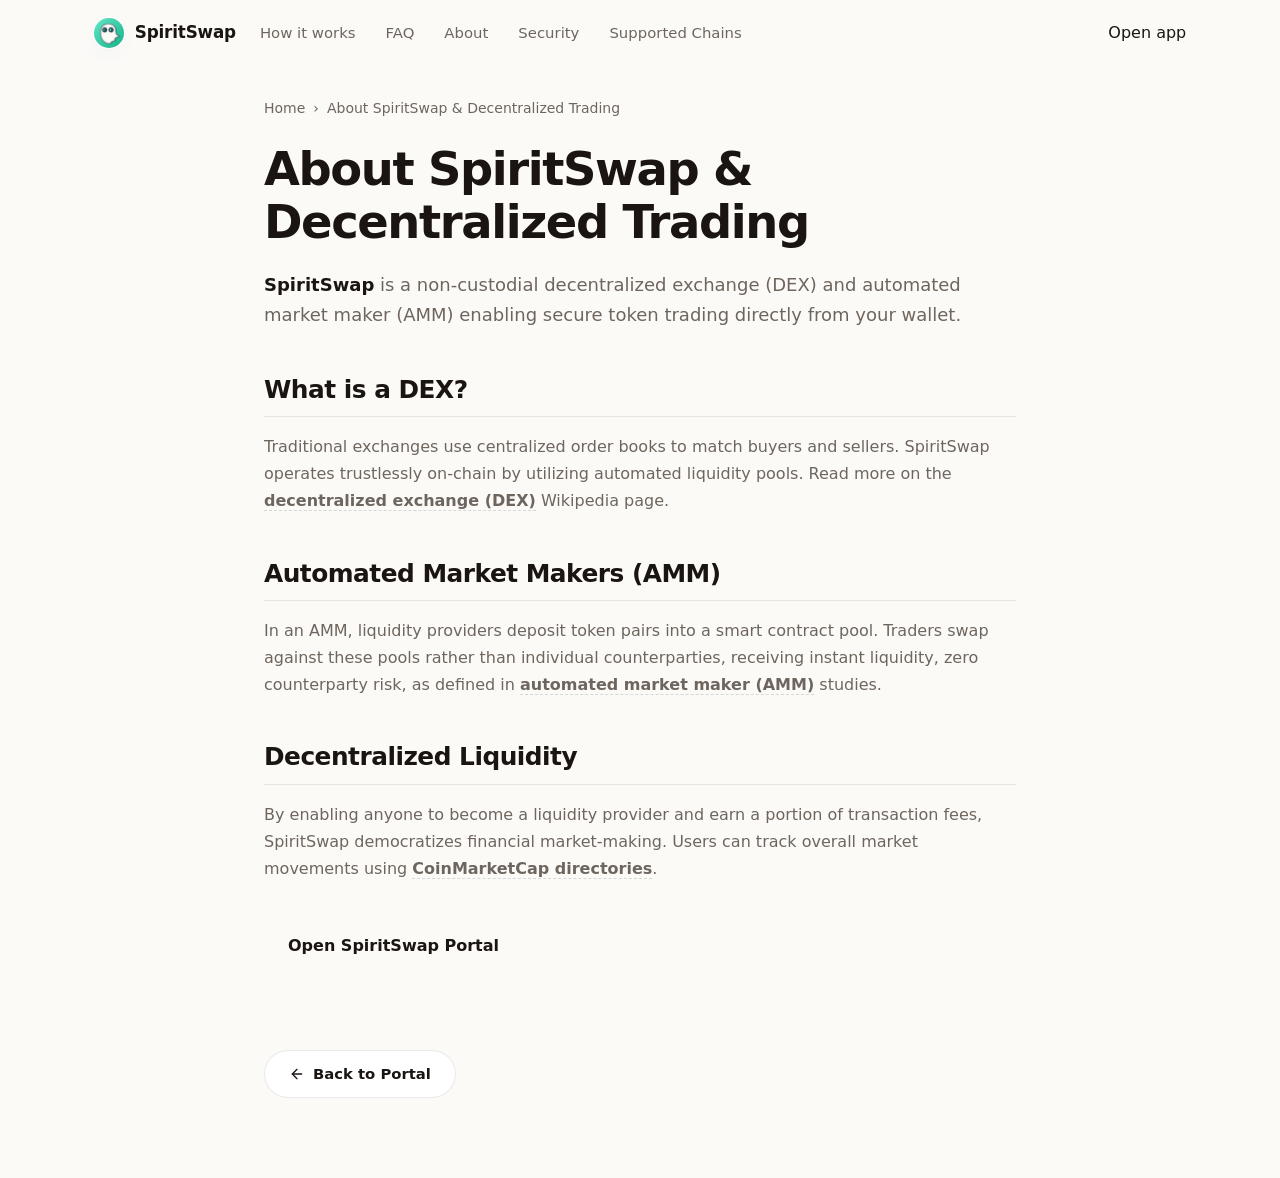
==== commit 7c84f306: "Update" ====
--- a/about/index.html
+++ b/about/index.html
@@ -4,1129 +4,221 @@
   <meta charset="utf-8">
   <meta name="viewport" content="width=device-width, initial-scale=1, viewport-fit=cover">
   <title>About SpiritSwap & Decentralized Trading</title>
-  <meta name="description" content="<strong>SpiritSwap</strong> is a non-custodial decentralized exchange (DEX) and automated market maker (AMM) enabling secure token trading directly fr">
+  <meta name="description" content="SpiritSwap is a non-custodial decentralized exchange (DEX) and automated market maker (AMM) enabling secure token trading directly from your wallet.">
   <link rel="canonical" href="https://spiritswap-app.github.io/about/">
   <meta name="robots" content="index,follow">
   <meta property="og:type" content="website">
   <meta property="og:title" content="About SpiritSwap & Decentralized Trading">
-  <meta property="og:description" content="<strong>SpiritSwap</strong> is a non-custodial decentralized exchange (DEX) and automated market maker (AMM) enabling secure token trading directly fr">
+  <meta property="og:description" content="SpiritSwap is a non-custodial decentralized exchange (DEX) and automated market maker (AMM) enabling secure token trading directly from your wallet.">
   <meta property="og:url" content="https://spiritswap-app.github.io/about/">
   <meta property="og:image" content="https://spiritswap-app.github.io/og-cover.png">
   <meta name="twitter:card" content="summary">
   <meta name="twitter:title" content="About SpiritSwap & Decentralized Trading">
-  <meta name="twitter:description" content="<strong>SpiritSwap</strong> is a non-custodial decentralized exchange (DEX) and automated market maker (AMM) enabling secure token trading directly fr">
+  <meta name="twitter:description" content="SpiritSwap is a non-custodial decentralized exchange (DEX) and automated market maker (AMM) enabling secure token trading directly from your wallet.">
   <link rel="icon" type="image/png" href="../favicon.png">
   <link rel="manifest" href="../site.webmanifest">
   <link rel="apple-touch-icon" href="../favicon.png">
   <style>
 
-
-@charset "UTF-8";
-
-:root {
-  --bg: #f6f6fc;
-  --surface: #ffffff;
-  --surface-soft: #fbfbfe;
-  --ink: #0e0d1f;
-  --muted: #55526e;
-  --faint: #8986a7;
-  --line: rgba(14, 13, 31, 0.09);
-  --line-strong: rgba(14, 13, 31, 0.15);
-  --accent: #00d2ff;
-  --accent-dark: #6c5ce7;
-  --accent-soft: rgba(0, 210, 255, 0.11);
-  --accent-glow: rgba(0, 210, 255, 0.24);
-  --accent-gradient: linear-gradient(135deg, #00d2ff 0%, #6c5ce7 100%);
-  --accent-gradient-hover: linear-gradient(135deg, #00b4db 0%, #5b49d6 100%);
-  --shadow: 0 30px 80px -44px rgba(14, 13, 31, 0.35);
-  --shadow-soft: 0 18px 48px -34px rgba(14, 13, 31, 0.30);
-  color-scheme: light;
-}
-
-* {
-  box-sizing: border-box;
-}
-
-html,
-body {
-  width: 100%;
-  min-height: 100%;
-  overflow-x: hidden;
-}
-
-body {
-  margin: 0;
-  min-height: 100vh;
-  min-height: 100dvh;
-  background:
-    radial-gradient(circle at 16% 18%, rgba(0, 210, 255, 0.11), transparent 28%),
-    linear-gradient(180deg, var(--bg) 0%, #ffffff 64%, var(--bg) 100%);
-  color: var(--ink);
-  font-family: Inter, ui-sans-serif, system-ui, -apple-system, BlinkMacSystemFont, "Segoe UI", sans-serif;
-  line-height: 1.5;
-  -webkit-font-smoothing: antialiased;
-  text-rendering: optimizeLegibility;
-  display: grid;
-  grid-template-rows: auto 1fr;
-}
-
-a {
-  color: inherit;
-  text-decoration: none;
-}
-
-img {
-  display: block;
-  max-width: 100%;
-}
-
-h1,
-p {
-  margin: 0;
-}
-
-button {
-  font: inherit;
-}
-
-.topbar {
-  position: relative;
-  z-index: 3;
-  width: 100%;
-  min-height: 72px;
-  display: flex;
-  align-items: center;
-  gap: 24px;
-  padding: 18px clamp(18px, 4.2vw, 56px) 10px;
-}
-
-.brand {
-  display: inline-flex;
-  align-items: center;
-  gap: 11px;
-  min-width: 0;
-  color: var(--ink);
-  font-size: 1rem;
-  font-weight: 780;
-  letter-spacing: 0;
-  white-space: nowrap;
-}
-
-.brand img {
-  width: 28px;
-  height: 28px;
-  flex: none;
-  border-radius: 50%;
-  box-shadow: 0 0 0 1px rgba(255, 255, 255, 0.85), 0 8px 18px -12px var(--accent-glow);
-}
-
-.spacer {
-  flex: 1 1 auto;
-}
-
-.nav {
-  display: flex;
-  align-items: center;
-  justify-content: flex-end;
-  gap: clamp(18px, 2.8vw, 34px);
-}
-
-.nav a {
-  color: var(--muted);
-  font-size: 0.93rem;
-  font-weight: 640;
-  letter-spacing: 0;
-  transition: color 160ms ease;
-}
-
-.nav a:hover {
-  color: var(--accent-dark);
-}
-
-.page {
-  min-width: 0;
-  min-height: 0;
-  display: grid;
-  grid-template-rows: minmax(0, 1fr) auto auto;
-}
-
-.hero {
-  width: min(100%, 1210px);
-  min-width: 0;
-  margin: 0 auto;
-  padding: clamp(18px, 3.6vh, 46px) clamp(18px, 4.2vw, 56px) clamp(16px, 3vh, 34px);
-  display: grid;
-  grid-template-columns: minmax(0, 1.02fr) minmax(370px, 0.76fr);
-  align-items: center;
-  gap: clamp(34px, 6vw, 82px);
-}
-
-.copy {
-  min-width: 0;
-  display: flex;
-  align-items: center;
-}
-
-.copy-inner {
-  width: min(100%, 650px);
-}
-
-h1 {
-  color: var(--ink);
-  font-size: clamp(2.9rem, 6.25vw, 5.1rem);
-  line-height: 0.98;
-  font-weight: 830;
-  letter-spacing: 0;
-}
-
-.deck {
-  max-width: 48ch;
-  margin-top: 22px;
-  color: var(--muted);
-  font-size: clamp(1.04rem, 1.35vw, 1.19rem);
-  line-height: 1.62;
-}
-
-.deck strong {
-  color: var(--ink);
-  font-weight: 800;
-  box-shadow: inset 0 -0.38em 0 var(--accent-soft);
-}
-
-.chips {
-  list-style: none;
-  max-width: 650px;
-  margin: 28px 0 0;
-  padding: 0;
-  display: flex;
-  flex-wrap: wrap;
-  gap: 10px;
-}
-
-.chips li {
-  min-height: 40px;
-  display: inline-flex;
-  align-items: center;
-  justify-content: center;
-  padding: 9px 15px;
-  border: 1px solid var(--line);
-  border-radius: 999px;
-  background: rgba(255, 255, 255, 0.78);
-  color: #34475d;
-  font-size: 0.92rem;
-  font-weight: 700;
-  box-shadow: var(--shadow-soft);
-  white-space: nowrap;
-}
-
-.primary {
-  display: inline-flex;
-  align-items: center;
-  justify-content: center;
-  min-height: 56px;
-  border-radius: 17px;
-  background: var(--accent-gradient);
-  color: #ffffff;
-  font-weight: 800;
-  letter-spacing: 0;
-  box-shadow: 0 18px 36px -24px rgba(31, 199, 212, 0.5);
-  transition: transform 180ms ease, box-shadow 180ms ease;
-}
-
-.primary:hover {
-  background: var(--accent-gradient-hover);
-  transform: translateY(-2px);
-  box-shadow: 0 22px 42px -24px rgba(31, 199, 212, 0.6);
-}
-
-.hero-cta {
-  margin-top: 30px;
-  min-width: 176px;
-  padding: 0 28px;
-}
-
-/* ---------- swap card ---------- */
-.card {
-  width: min(100%, 392px);
-  margin: 20px auto 0;
-  padding: 12px;
-  background: var(--surface);
-  border: 1px solid var(--line);
-  border-radius: 22px;
-  box-shadow: var(--shadow);
-  text-align: left;
-  position: relative;
-  z-index: 2;
-}
-.card-head {
-  position: relative;
-  z-index: 1;
-  display: flex;
-  align-items: center;
-  justify-content: space-between;
-  gap: 12px;
-  margin-bottom: 12px;
-}
-.selector,
-.preview-pill {
-  min-height: 34px;
-  display: inline-flex;
-  align-items: center;
-  border-radius: 999px;
-  font-size: 0.82rem;
-  font-weight: 760;
-}
-.selector {
-  padding: 0 13px;
-  border: 1px solid var(--line);
-  background: var(--surface-soft);
-  color: #2c435c;
-}
-.preview-pill {
-  gap: 8px;
-  padding: 0 12px 0 10px;
-  background: var(--accent-soft);
-  color: var(--accent-dark);
-}
-.preview-dot {
-  width: 8px;
-  height: 8px;
-  border-radius: 50%;
-  background: var(--accent);
-  box-shadow: 0 0 0 0 var(--accent-glow);
-  animation: pulse 2.4s ease-out infinite;
-}
-.field {
-  position: relative;
-  padding: 16px 18px;
-  border-radius: 14px;
-  background: var(--surface-soft);
-  border: 1px solid rgba(25, 62, 98, 0.05);
-}
-.field + .field {
-  margin-top: 6px;
-}
-.flabel {
-  display: block;
-  color: var(--muted);
-  font-size: 0.86rem;
-  font-weight: 500;
-  margin-bottom: 12px;
-}
-.frow {
-  display: flex;
-  align-items: flex-end;
-  justify-content: space-between;
-  gap: 12px;
-}
-.fleft {
-  display: flex;
-  flex-direction: column;
-  gap: 14px;
-  min-width: 0;
-}
-.tokpill {
-  align-self: flex-start;
-  display: inline-flex;
-  align-items: center;
-  gap: 8px;
-  padding: 6px 10px 6px 6px;
-  border-radius: 999px;
-  background: var(--surface);
-  border: 1px solid var(--line);
-  font-family: Inter, sans-serif;
-  font-weight: 600;
-  font-size: 0.96rem;
-  box-shadow: 0 1px 0 rgba(20, 16, 8, 0.02);
-  transition: 0.16s;
-  cursor: pointer;
-  color: var(--ink);
-}
-.tokpill:hover {
-  border-color: rgba(0, 210, 255, 0.24);
-  background: var(--surface-soft);
-}
-.tokpill img {
-  width: 22px;
-  height: 22px;
-  border-radius: 50%;
-}
-.tokpill .cv {
-  color: var(--faint);
-  font-size: 0.8em;
-  margin-left: 1px;
-}
-.amt {
-  font-weight: 600;
-  font-size: 2rem;
-  line-height: 1;
-  letter-spacing: -0.02em;
-  color: var(--ink);
-  font-variant-numeric: tabular-nums;
-}
-.usd {
-  color: var(--faint);
-  font-size: 0.95rem;
-  white-space: nowrap;
-  font-variant-numeric: tabular-nums;
-}
-.switch {
-  position: absolute;
-  left: 50%;
-  top: 50%;
-  transform: translate(-50%, -50%);
-  width: 38px;
-  height: 38px;
-  border-radius: 50%;
-  z-index: 3;
-  background: var(--surface);
-  border: 4px solid var(--surface);
-  box-shadow: 0 0 0 1px var(--line), 0 8px 18px -10px rgba(16, 32, 51, 0.5);
-  display: grid;
-  place-items: center;
-  color: var(--ink);
-  transition: transform 0.25s ease, box-shadow 0.2s ease;
-  cursor: pointer;
-}
-.switch svg {
-  width: 17px;
-  height: 17px;
-  color: var(--accent-dark);
-  transition: transform 0.25s ease;
-  display: block;
-}
-.switch:hover {
-  transform: translate(-50%, -50%) rotate(180deg);
-  box-shadow: 0 0 0 1px rgba(0, 210, 255, 0.24), 0 12px 22px -10px rgba(16, 32, 51, 0.55);
-}
-.switch.is-swapped svg {
-  transform: rotate(180deg);
-}
-.route {
-  position: relative;
-  height: 0;
-}
-.cta {
-  display: flex;
-  align-items: center;
-  justify-content: center;
-  gap: 8px;
-  width: 100%;
-  margin-top: 10px;
-  min-height: 54px;
-  border-radius: 14px;
-  background: var(--accent-gradient);
-  color: #fff;
-  font-weight: 600;
-  font-size: 1.02rem;
-  letter-spacing: -0.01em;
-  box-shadow: 0 14px 28px -16px rgba(31, 199, 212, 0.45);
-  transition: transform 0.18s ease, box-shadow 0.18s ease;
-}
-.cta:hover {
-  background: var(--accent-gradient-hover);
-  transform: translateY(-1px);
-  box-shadow: 0 20px 34px -16px rgba(31, 199, 212, 0.55);
-}
-
-.texture-band {
-  width: 100%;
-  height: 46px;
-  overflow: hidden;
-  display: flex;
-  align-items: stretch;
-  justify-content: center;
-  gap: 10px;
-  padding: 0 clamp(18px, 4.2vw, 56px);
-  opacity: 0.88;
-}
-
-.texture-band span {
-  width: min(31vw, 390px);
-  border: 1px solid rgba(0, 210, 255, 0.12);
-  border-bottom: 0;
-  border-radius: 22px 22px 0 0;
-  background:
-    linear-gradient(135deg, rgba(0, 210, 255, 0.12) 25%, transparent 25%) 0 0 / 22px 22px,
-    linear-gradient(225deg, rgba(0, 210, 255, 0.06) 25%, transparent 25%) 0 0 / 22px 22px,
-    rgba(255, 255, 255, 0.68);
-}
-
-.footer {
-  width: 100%;
-  padding: 32px 20px;
-  text-align: center;
-  color: var(--muted);
-  font-size: 0.86rem;
-  z-index: 2;
-  position: relative;
-}
-.footer p {
-  margin: 0;
-  font-weight: 540;
-}
-
-@keyframes pulse {
-  0% {
-    box-shadow: 0 0 0 0 var(--accent-glow);
-  }
-
-  70% {
-    box-shadow: 0 0 0 9px rgba(31, 199, 212, 0);
-  }
-
-  100% {
-    box-shadow: 0 0 0 0 rgba(31, 199, 212, 0);
-  }
-}
-
-@media (min-width: 901px) {
-  body {
-    min-height: 100vh;
-    min-height: 100dvh;
-  }
-
-  h1 {
-    font-size: clamp(4rem, 6.25vw, 5.1rem);
-  }
-}
-
-@media (min-width: 901px) and (max-height: 760px) {
-  .topbar {
-    min-height: 60px;
-    padding-top: 12px;
-  }
-
-  .hero {
-    padding-top: 14px;
-    padding-bottom: 12px;
-    gap: clamp(28px, 5vw, 64px);
-  }
-
-  .deck {
-    margin-top: 16px;
-    line-height: 1.52;
-  }
-
-  .chips {
-    margin-top: 20px;
-  }
-
-  .hero-cta {
-    margin-top: 22px;
-  }
-
-  .token-panel {
-    min-height: 108px;
-    padding: 15px 17px;
-  }
-
-  .token-row {
-    margin-top: 16px;
-  }
-
-  .texture-band {
-    height: 34px;
-  }
-
-  .footer {
-    padding-top: 7px;
-    padding-bottom: 11px;
-  }
-}
-
-@media (max-width: 900px) {
-  body {
-    overflow-y: auto;
-  }
-
-  .topbar {
-    min-height: 64px;
-    padding: 15px 18px 8px;
-    gap: 12px;
-  }
-
-  .nav {
-    position: absolute;
-    width: 1px;
-    height: 1px;
-    overflow: hidden;
-    clip: rect(0 0 0 0);
-    white-space: nowrap;
-  }
-
-  .page {
-    display: block;
-  }
-
-  .hero {
-    padding: 22px 18px 24px;
-    grid-template-columns: 1fr;
-    gap: 30px;
-  }
-
-  .copy-inner,
-  .deck {
-    max-width: none;
-  }
-
-  h1 {
-    font-size: clamp(3.05rem, 16vw, 4.4rem);
-  }
-
-  .deck {
-    margin-top: 16px;
-    font-size: 1.02rem;
-    line-height: 1.58;
-  }
-
-  .chips {
-    margin-top: 22px;
-    gap: 8px;
-  }
-
-  .chips li {
-    min-height: 38px;
-    padding: 8px 12px;
-    font-size: 0.86rem;
-  }
-
-  .hero-cta {
-    width: 100%;
-    margin-top: 24px;
-  }
-
-  .swap-card {
-    width: 100%;
-    justify-self: stretch;
-    padding: 14px;
-    border-radius: 20px;
-  }
-
-  .route {
-    grid-template-columns: 1fr;
-  }
-
-  .token-panel {
-    min-height: 108px;
-    padding: 16px;
-  }
-
-  .token-panel:first-child {
-    border-radius: 18px 18px 12px 12px;
-  }
-
-  .token-panel:last-child {
-    border-radius: 12px 12px 18px 18px;
-  }
-
-  .switch {
-    width: 46px;
-    height: 46px;
-  }
-
-  .switch span {
-    transform: rotate(90deg);
-  }
-
-  .switch.is-swapped span {
-    transform: rotate(270deg);
-  }
-
-  .route-meta {
-    grid-template-columns: auto 1fr auto;
-    gap: 8px;
-    font-size: 0.78rem;
-  }
-
-  .footer {
-    padding: 12px 18px 18px;
-    display: grid;
-    justify-items: center;
-    text-align: center;
-  }
-}
-
-@media (max-width: 430px) {
-  .topbar {
-    padding-left: 16px;
-    padding-right: 16px;
-  }
-
-  .hero {
-    padding-left: 16px;
-    padding-right: 16px;
-  }
-
-  h1 {
-    font-size: clamp(2.75rem, 15vw, 3.55rem);
-  }
-
-  .chips {
-    display: grid;
-    grid-template-columns: 1fr;
-  }
-
-  .chips li {
-    justify-content: flex-start;
-  }
-
-  .card-head {
-    align-items: flex-start;
-  }
-
-  .route-meta {
-    grid-template-columns: 1fr;
-    justify-items: start;
-    gap: 7px;
-    padding-top: 8px;
-    padding-bottom: 4px;
-  }
-
-  .hop-line {
-    width: 100%;
-  }
-
-  .texture-band {
-    height: 34px;
-    gap: 8px;
-  }
-}
-
-@media (prefers-reduced-motion: reduce) {
-  *,
-  *::before,
-  *::after {
-    animation-duration: 0.01ms !important;
-    animation-iteration-count: 1 !important;
-    scroll-behavior: auto !important;
-    transition-duration: 0.01ms !important;
-  }
-}
-
-/* ---------- PREMIUM CENTERING, OVERLAYS AND DECORATIVE FLOWS ---------- */
-
-a.inline, a.inline:hover, a.inline:focus, a.inline:active {
-  color: inherit !important;
-  text-decoration: none !important;
-  font-weight: inherit !important;
-  cursor: inherit !important;
-}
-
-.bg {
-  position: fixed;
-  inset: 0;
-  z-index: 0;
-  pointer-events: none;
-  overflow: hidden;
-}
-.bg .glow {
-  position: absolute;
-  inset: 0;
-  background:
-    radial-gradient(700px 500px at 50% 42%, rgba(0, 210, 255, 0.12), transparent 65%),
-    radial-gradient(1000px 600px at 85% -5%, rgba(108, 92, 231, 0.08), transparent 60%),
-    radial-gradient(800px 500px at -5% 5%, rgba(0, 210, 255, 0.06), transparent 60%);
-}
-.bg .grid {
-  position: absolute;
-  inset: -2px;
-  background-image:
-    linear-gradient(rgba(25, 62, 98, 0.038) 1px, transparent 1px),
-    linear-gradient(90deg, rgba(25, 62, 98, 0.038) 1px, transparent 1px);
-  background-size: 128px 128px;
-  -webkit-mask-image: radial-gradient(120% 100% at 50% 30%, #000 52%, transparent 92%);
-  mask-image: radial-gradient(120% 100% at 50% 30%, #000 52%, transparent 92%);
-}
-
-.centered-hero {
-  display: flex !important;
-  flex-direction: column !important;
-  align-items: center !important;
-  text-align: center !important;
-  grid-template-columns: none !important;
-  width: min(100%, 780px) !important;
-  margin: 0 auto !important;
-  padding-top: clamp(16px, 3.2vh, 32px) !important;
-  gap: 0 !important;
-}
-.centered-hero h1 {
-  font-size: clamp(2.2rem, 4.5vw, 3.2rem) !important;
-  line-height: 1.05 !important;
-  font-weight: 800 !important;
-  letter-spacing: -0.025em !important;
-  margin: 0 !important;
-}
-.centered-hero .sub {
-  margin-top: 10px !important;
-  max-width: 52ch !important;
-  color: var(--muted) !important;
-  font-size: clamp(0.95rem, 1.2vw, 1.08rem) !important;
-  line-height: 1.5 !important;
-}
-.centered-hero .sub strong {
-  color: var(--ink) !important;
-  font-weight: 700 !important;
-}
-.centered-hero .avail {
-  display: inline-flex !important;
-  align-items: center !important;
-  gap: 8px !important;
-  margin: 12px 0 0 !important;
-  font-size: 0.88rem !important;
-  color: var(--faint) !important;
-}
-.centered-hero .avail .dot {
-  width: 7px !important;
-  height: 7px !important;
-  border-radius: 50% !important;
-  background: #16A34A !important;
-  box-shadow: 0 0 0 4px rgba(22, 163, 74, 0.14) !important;
-}
-.centered-hero .avail b {
-  color: var(--ink) !important;
-  font-weight: 600 !important;
-}
-.centered-hero .swap-card {
-  width: min(100%, 420px) !important;
-  margin: 20px auto 0 !important;
-  justify-self: center !important;
-}
-
-/* ---------- SEO DETAILS WRAPPER ---------- */
-
-/* ---------- COLLAPSIBLE FAQ ACCORDIONS ---------- */
-.faq-container {
-  margin-top: 24px;
-  width: min(100%, 540px);
-  display: flex;
-  flex-direction: column;
-  gap: 8px;
-  position: relative;
-  z-index: 2;
-}
-.faq-item {
-  width: 100%;
-  background: var(--surface);
-  border: 1px solid var(--line);
-  border-radius: 14px;
-  text-align: left;
-  overflow: hidden;
-  box-shadow: var(--shadow-soft);
-  transition: border-color 0.16s ease, box-shadow 0.16s ease;
-}
-.faq-item:hover {
-  border-color: rgba(25, 62, 98, 0.22);
-  box-shadow: 0 4px 12px -8px rgba(20, 64, 105, 0.2);
-}
-.faq-item summary::-webkit-details-marker {
-  display: none;
-}
-.faq-item summary {
-  list-style: none;
-  outline: none;
-  padding: 14px 18px;
-  font-family: var(--ui, inherit);
-  font-size: 0.94rem;
-  font-weight: 700;
-  color: var(--ink);
-  cursor: pointer;
-  display: flex;
-  align-items: center;
-  justify-content: space-between;
-}
-.faq-item summary::after {
-  content: "+";
-  font-size: 1.15rem;
-  color: var(--accent);
-  transition: transform 0.2s ease;
-  font-weight: 500;
-}
-.faq-item[open] summary::after {
-  content: "−"; /* Literal Unicode Minus Sign */
-}
-
-/* ---------- LAUNCH BUTTON HEADER STYLING ---------- */
-.launch-btn {
-  display: inline-flex;
-  align-items: center;
-  justify-content: center;
-  min-height: 38px;
-  padding: 0 16px;
-  border-radius: 11px;
-  background: var(--accent-gradient) !important;
-  color: #ffffff !important;
-  font-size: 0.88rem;
-  font-weight: 600;
-  transition: all 180ms ease;
-  margin-left: 12px;
-  border: 1px solid rgba(255, 255, 255, 0.08);
-  box-shadow: 0 4px 12px -4px rgba(0, 210, 255, 0.24);
-}
-.launch-btn:hover {
-  background: var(--accent-gradient-hover) !important;
-  transform: translateY(-1px);
-  box-shadow: 0 8px 18px -10px rgba(31, 199, 212, 0.55);
-}
-.faq-answer {
-  padding: 0 18px 16px;
-  cursor: default;
-}
-.faq-answer p {
-  margin: 0;
-  font-size: 0.92rem;
-  line-height: 1.6;
-  color: var(--muted);
-}
-.faq-answer p b {
-  color: var(--ink);
-  font-weight: 600;
-}
-
-/* ---------- DOCUMENTATION SILO LAYOUTS ---------- */
-
-body.doc-body {
-  height: auto;
-  overflow: auto;
-  grid-template-rows: auto 1fr auto;
-  background:
-    radial-gradient(700px 500px at 80% -10%, rgba(0, 210, 255, 0.11), transparent 60%),
-    linear-gradient(180deg, var(--bg) 0%, #ffffff 64%, var(--bg) 100%);
-}
-.doc-layout {
-  display: grid;
-  grid-template-columns: 260px 1fr;
-  width: min(100%, 1200px);
-  margin: 0 auto;
-  gap: 40px;
-  padding: 24px clamp(18px, 4.2vw, 56px) clamp(24px, 4vh, 60px);
-  align-items: start;
-  position: relative;
-  z-index: 2;
-}
-.sidebar {
-  position: sticky;
-  top: 30px;
-  display: flex;
-  flex-direction: column;
-  gap: 22px;
-  background: var(--surface);
-  border: 1px solid var(--line);
-  border-radius: 20px;
-  padding: 22px;
-  box-shadow: var(--shadow-soft);
-}
-.sidebar-title {
-  font-size: 0.74rem;
-  font-weight: 700;
-  color: var(--faint);
-  text-transform: uppercase;
-  letter-spacing: 0.08em;
-}
-.sidebar-menu {
-  display: flex;
-  flex-direction: column;
-  gap: 5px;
-}
-.sidebar-menu a {
-  display: flex;
-  align-items: center;
-  font-size: 0.92rem;
-  color: var(--muted);
-  padding: 8px 12px;
-  border-radius: 12px;
-  transition: all 0.16s ease;
-  font-weight: 550;
-}
-.sidebar-menu a:hover {
-  color: var(--ink);
-  background: var(--surface-soft);
-}
-.sidebar-menu a.active {
-  color: var(--ink);
-  background: var(--surface-soft);
-  font-weight: 700;
-  box-shadow: inset 3px 0 0 var(--accent);
-}
-.doc-content {
-  background: var(--surface);
-  border: 1px solid var(--line);
-  border-radius: 22px;
-  padding: clamp(24px, 5vw, 44px);
-  box-shadow: var(--shadow);
-  text-align: left;
-}
-.doc-content h1 {
-  font-size: clamp(2rem, 4.5vw, 2.8rem);
-  line-height: 1.05;
-  font-weight: 700;
-  letter-spacing: -0.02em;
-  margin-top: 0;
-  margin-bottom: 22px;
-  color: var(--ink);
-}
-.doc-content h2 {
-  font-size: clamp(1.3rem, 2.5vw, 1.6rem);
-  color: var(--ink);
-  margin-top: 36px;
-  margin-bottom: 16px;
-  font-weight: 700;
-  border-bottom: 1px solid var(--line);
-  padding-bottom: 8px;
-  letter-spacing: -0.01em;
-}
-.doc-content p {
-  color: var(--muted);
-  font-size: 0.98rem;
-  line-height: 1.6;
-  margin-top: 0;
-  margin-bottom: 18px;
-}
-.doc-content p b {
-  color: var(--ink);
-  font-weight: 600;
-}
-.doc-content ul, .doc-content ol {
-  margin-top: 0;
-  margin-bottom: 18px;
-  padding-left: 20px;
-}
-.doc-content li {
-  color: var(--muted);
-  font-size: 0.94rem;
-  line-height: 1.55;
-  margin-bottom: 8px;
-  list-style: disc;
-}
-.doc-cta {
-  display: inline-flex;
-  align-items: center;
-  justify-content: center;
-  gap: 8px;
-  min-height: 48px;
-  padding: 0 24px;
-  border-radius: 12px;
-  background: var(--accent-gradient);
-  color: #fff;
-  font-size: 0.96rem;
-  font-weight: 600;
-  box-shadow: 0 10px 20px -10px rgba(31, 199, 212, 0.4);
-  transition: transform .16s ease, box-shadow .16s ease;
-  margin-top: 24px;
-}
-.doc-cta:hover {
-  background: var(--accent-gradient-hover);
-  transform: translateY(-1px);
-  box-shadow: 0 15px 25px -10px rgba(31, 199, 212, 0.5);
-}
-.doc-table-wrap {
-  overflow-x: auto;
-  margin: 22px 0;
-  border: 1px solid var(--line);
-  border-radius: 14px;
-  background: var(--surface-soft);
-}
-.doc-table {
-  width: 100%;
-  border-collapse: collapse;
-  text-align: left;
-  font-size: 0.92rem;
-}
-.doc-table th, .doc-table td {
-  padding: 12px 16px;
-  border-bottom: 1px solid var(--line);
-}
-.doc-table th {
-  background: rgba(25, 62, 98, 0.05);
-  color: var(--ink);
-  font-weight: 600;
-  font-size: 0.82rem;
-  text-transform: uppercase;
-  letter-spacing: 0.05em;
-}
-.doc-table tr:last-child td {
-  border-bottom: none;
-}
-.doc-table td {
-  color: var(--muted);
-}
-.doc-table td strong {
-  color: var(--ink);
-}
-
-@media (max-width: 900px) {
-  .doc-layout {
-    grid-template-columns: 1fr;
-    gap: 24px;
-    padding-top: 20px;
-  }
-  .sidebar {
-    position: static;
-  }
-}
-
-/* ---------- FEATURES GRID ---------- */
-.section-title {
-  font-size: 1.35rem;
-  font-weight: 800;
-  color: var(--ink);
-  margin-top: 36px;
-  margin-bottom: 16px;
-  text-align: left;
-  width: 100%;
-  max-width: 540px;
-  padding-left: 4px;
-  letter-spacing: -0.01em;
-}
-.features-grid {
-  display: grid;
-  grid-template-columns: 1fr;
-  gap: 12px;
-  width: min(100%, 540px);
-  margin-bottom: 28px;
-  text-align: left;
-  position: relative;
-  z-index: 2;
-}
-.feature-card {
-  background: var(--surface);
-  border: 1px solid var(--line);
-  border-radius: 16px;
-  padding: 16px 20px;
-  box-shadow: var(--shadow-soft);
-  transition: border-color 0.16s ease, box-shadow 0.16s ease;
-  display: flex;
-  flex-direction: column;
-  gap: 6px;
-}
-.feature-card:hover {
-  border-color: rgba(25, 62, 98, 0.22);
-  box-shadow: 0 4px 12px -8px rgba(20, 64, 105, 0.2);
-}
-.feature-icon {
-  font-size: 1.4rem;
-  margin-bottom: 2px;
-}
-.feature-card h3 {
-  font-size: 1.02rem;
-  font-weight: 750;
-  color: var(--ink);
-  margin: 0;
-}
-.feature-card p {
-  font-size: 0.88rem;
-  line-height: 1.5;
-  color: var(--muted);
-  margin: 0;
-}
-.feature-card p b {
-  color: var(--ink);
-  font-weight: 600;
-}
-
-
-
-
+  :root{
+    --bg:#FBFAF7; --panel:#FFFFFF; --field:#F7F4EE;
+    --ink:#1A1512; --muted:#6E665E; --faint:#9C958B;
+    --line:rgba(26,21,18,.09); --line-2:rgba(26,21,18,.05);
+    --accent:#2D5BFF; --accent-ink:#2143BC; --accent-soft:rgba(45,91,255,.10);
+    --pos:#15A34A;
+    --radius:22px; --radius-sm:14px;
+    --shadow-card:0 1px 0 rgba(26,21,18,.03), 0 34px 64px -30px rgba(26,21,18,.20), 0 10px 24px -18px rgba(26,21,18,.16);
+    --shadow-soft:0 1px 0 rgba(26,21,18,.02), 0 20px 44px -32px rgba(26,21,18,.22);
+    --ui:"Space Grotesk",-apple-system,system-ui,sans-serif;
+    --body:"Inter",-apple-system,system-ui,sans-serif;
+  }
+  *{box-sizing:border-box}
+  html,body{margin:0; overflow-x:hidden}
+  body{
+    background:var(--bg); color:var(--ink); font-family:var(--body); line-height:1.5;
+    -webkit-font-smoothing:antialiased; text-rendering:optimizeLegibility; position:relative;
+  }
+  a{color:inherit; text-decoration:none}
+  a.cite{color:inherit; text-decoration:none; border-bottom:1px dotted transparent; transition:border-color .15s ease}
+  a.cite:hover{border-bottom-color:var(--faint)}
+  img{display:block; max-width:100%}
+  button{font:inherit; cursor:pointer; border:none; background:none; color:inherit}
+  h1,h2,h3,p{margin:0}
+
+  /* ---------- texture background (no external assets) ---------- */
+  .bg{position:fixed; inset:0; z-index:0; pointer-events:none; overflow:hidden}
+  .bg .glow{
+    position:absolute; inset:0;
+    background:
+      radial-gradient(680px 460px at 50% 34%, rgba(45,91,255,.10), transparent 64%),
+      radial-gradient(900px 540px at 88% -6%, rgba(45,91,255,.07), transparent 60%),
+      radial-gradient(760px 480px at -4% 4%, rgba(45,91,255,.05), transparent 60%);
+  }
+  .bg .grid{
+    position:absolute; inset:-2px;
+    background-image:
+      linear-gradient(rgba(26,21,18,.040) 1px, transparent 1px),
+      linear-gradient(90deg, rgba(26,21,18,.040) 1px, transparent 1px);
+    background-size:130px 130px;
+    -webkit-mask-image:radial-gradient(120% 80% at 50% 16%, #000 46%, transparent 90%);
+            mask-image:radial-gradient(120% 80% at 50% 16%, #000 46%, transparent 90%);
+  }
+
+  /* ---------- top bar ---------- */
+  .topbar{
+    position:relative; z-index:5; display:flex; align-items:center; gap:24px;
+    width:min(100%,1200px); margin:0 auto; padding:18px clamp(18px,4.2vw,56px) 10px;
+  }
+  .brand{display:inline-flex; align-items:center; gap:11px; font-family:var(--ui); font-weight:600; font-size:1.05rem; letter-spacing:-.01em}
+  .brand img{width:30px; height:30px; border-radius:50%; box-shadow:0 0 0 1px rgba(255,255,255,.8), 0 8px 18px -12px rgba(45,91,255,.5)}
+  .spacer{flex:1}
+  .nav{display:flex; align-items:center; gap:clamp(16px,2.6vw,30px)}
+  .nav a{font-family:var(--ui); font-weight:500; font-size:.93rem; color:var(--muted); transition:color .16s ease}
+  .nav a:hover{color:var(--accent-ink)}
+
+  /* ---------- shared section frame ---------- */
+  .wrap{position:relative; z-index:2; width:min(100%,1200px); margin:0 auto; padding:0 clamp(18px,4.2vw,56px)}
+  .sec{padding-top:clamp(48px,7vh,88px); padding-bottom:clamp(48px,7vh,88px)}
+  .sec-head{max-width:62ch; margin:0 0 clamp(26px,4vh,40px)}
+  .eyebrow{
+    display:inline-flex; align-items:center; gap:9px; font-family:var(--ui); font-weight:600;
+    font-size:.78rem; letter-spacing:.14em; text-transform:uppercase; color:var(--accent-ink);
+  }
+  .eyebrow .dot{width:7px; height:7px; border-radius:50%; background:var(--accent); box-shadow:0 0 0 4px var(--accent-soft)}
+  .eyebrow svg{width:15px; height:15px}
+  .h2{margin-top:14px; font-family:var(--ui); font-weight:700; color:var(--ink); font-size:clamp(1.9rem,3.4vw,2.7rem); line-height:1.04; letter-spacing:-.02em}
+  .sec-head p{margin-top:14px; color:var(--muted); font-size:clamp(1rem,1.3vw,1.12rem); line-height:1.6}
+
+  /* ---------- hero ---------- */
+  .hero{
+    display:grid; grid-template-columns:minmax(0,1.05fr) minmax(360px,.78fr);
+    align-items:center; gap:clamp(34px,6vw,80px); padding-top:clamp(18px,3vh,40px); padding-bottom:clamp(30px,5vh,56px);
+  }
+  .copy{min-width:0}
+  .hero h1{
+    margin:16px 0 0; font-family:var(--ui); font-weight:700; color:var(--ink);
+    font-size:clamp(3rem,6.4vw,5.2rem); line-height:.98; letter-spacing:-.03em;
+  }
+  .deck{max-width:44ch; margin:20px 0 0; color:var(--muted); font-size:clamp(1.04rem,1.35vw,1.18rem); line-height:1.6}
+  .deck strong{color:var(--ink); font-weight:600; box-shadow:inset 0 -.36em 0 var(--accent-soft)}
+  .chips{list-style:none; margin:26px 0 0; padding:0; display:flex; flex-wrap:wrap; gap:9px}
+  .chips li{
+    display:inline-flex; align-items:center; gap:7px; min-height:38px; padding:8px 14px;
+    border:1px solid var(--line); border-radius:999px; background:rgba(255,255,255,.7);
+    font-family:var(--ui); font-weight:500; font-size:.88rem; color:var(--ink);
+  }
+  .chips li::before{content:""; width:6px; height:6px; border-radius:50%; background:var(--accent)}
+  .cta-row{display:flex; flex-wrap:wrap; align-items:center; gap:14px; margin:30px 0 0}
+  .primary{
+    display:inline-flex; align-items:center; justify-content:center; gap:9px; min-height:54px; padding:0 28px;
+    border-radius:14px; background:var(--ink); color:#fff; font-family:var(--ui); font-weight:600; font-size:1.02rem;
+    letter-spacing:-.01em; box-shadow:0 16px 30px -16px rgba(26,21,18,.7); transition:transform .18s ease, box-shadow .18s ease, filter .18s ease;
+  }
+  .primary:hover{transform:translateY(-1px); filter:brightness(1.08); box-shadow:0 22px 38px -16px rgba(26,21,18,.8)}
+  .primary svg{width:17px; height:17px}
+  .ghost{display:inline-flex; align-items:center; gap:7px; font-family:var(--ui); font-weight:600; font-size:.98rem; color:var(--muted); transition:color .16s ease}
+  .ghost:hover{color:var(--accent-ink)}
+  .ghost svg{width:15px; height:15px}
+
+  /* ---------- preview card ---------- */
+  .card{
+    width:min(100%,396px); margin:0 0 0 auto; padding:14px; background:var(--panel);
+    border:1px solid var(--line); border-radius:var(--radius); box-shadow:var(--shadow-card); position:relative;
+  }
+  .card::before{content:""; position:absolute; inset:0 0 auto; height:1px; border-radius:var(--radius) var(--radius) 0 0;
+    background:linear-gradient(90deg, transparent, rgba(45,91,255,.35), transparent)}
+  .card-head{display:flex; align-items:center; justify-content:space-between; padding:2px 6px 12px}
+  .card-head .ct{font-family:var(--ui); font-weight:600; font-size:1.04rem; letter-spacing:-.01em}
+  .pill{display:inline-flex; align-items:center; gap:7px; padding:5px 11px 5px 9px; border-radius:999px; background:var(--accent-soft); color:var(--accent-ink); font-family:var(--ui); font-weight:600; font-size:.76rem}
+  .pill .pdot{width:7px; height:7px; border-radius:50%; background:var(--accent); animation:pulse 2.4s ease-out infinite}
+  .field{position:relative; padding:15px 17px; border-radius:var(--radius-sm); background:var(--field); border:1px solid var(--line-2)}
+  .field + .field{margin-top:6px}
+  .flabel{display:block; color:var(--muted); font-size:.82rem; font-weight:500; margin-bottom:12px}
+  .frow{display:flex; align-items:center; justify-content:space-between; gap:12px}
+  .tokpill{
+    display:inline-flex; align-items:center; gap:8px; padding:6px 12px 6px 6px; border-radius:999px;
+    background:var(--panel); border:1px solid var(--line); font-family:var(--ui); font-weight:600; font-size:.98rem;
+    box-shadow:0 1px 0 rgba(26,21,18,.02); transition:.16s;
+  }
+  .tokpill:hover{border-color:rgba(45,91,255,.3)}
+  .tokpill img{width:24px; height:24px; border-radius:50%}
+  .tokpill .cv{color:var(--faint); font-size:.8em; margin-left:1px}
+  .ghostval{color:var(--faint); font-size:.9rem; font-weight:450; white-space:nowrap}
+  .route{position:relative; height:0}
+  .switch{
+    position:absolute; left:50%; top:50%; transform:translate(-50%,-50%); width:40px; height:40px; border-radius:50%; z-index:3;
+    background:var(--panel); border:4px solid var(--panel); box-shadow:0 0 0 1px var(--line), 0 8px 18px -10px rgba(26,21,18,.32);
+    display:grid; place-items:center; color:var(--accent-ink); transition:transform .25s ease, box-shadow .2s ease;
+  }
+  .switch svg{width:17px; height:17px}
+  .switch:hover{transform:translate(-50%,-50%) rotate(180deg); box-shadow:0 0 0 1px rgba(45,91,255,.3), 0 12px 22px -10px rgba(26,21,18,.36)}
+  .meta-strip{display:flex; align-items:center; gap:8px; margin-top:8px; padding:11px 14px; border-radius:12px; background:var(--field); color:var(--muted); font-size:.82rem}
+  .meta-strip svg{width:15px; height:15px; color:var(--accent-ink); flex:none}
+  .cta{
+    display:flex; align-items:center; justify-content:center; gap:8px; width:100%; margin-top:8px; min-height:52px;
+    border-radius:14px; background:var(--ink); color:#fff; font-family:var(--ui); font-weight:600; font-size:1rem;
+    letter-spacing:-.01em; box-shadow:0 14px 28px -16px rgba(26,21,18,.65); transition:transform .18s ease, filter .18s ease;
+  }
+  .cta:hover{transform:translateY(-1px); filter:brightness(1.08)}
+  .note{margin:11px 0 2px; text-align:center; color:var(--faint); font-size:.78rem}
+
+  /* ---------- how it works (steps) ---------- */
+  .steps{display:grid; grid-template-columns:repeat(3,1fr); gap:14px}
+  .step{position:relative; padding:24px 22px; background:var(--panel); border:1px solid var(--line); border-radius:18px; box-shadow:var(--shadow-soft)}
+  .step .num{font-family:var(--ui); font-weight:700; font-size:.92rem; color:var(--accent-ink); letter-spacing:.02em}
+  .step h3{margin:12px 0 8px; font-family:var(--ui); font-weight:600; font-size:1.12rem; color:var(--ink); letter-spacing:-.01em}
+  .step p{color:var(--muted); font-size:.94rem; line-height:1.55}
+
+  /* ---------- benefits ---------- */
+  .benefits{display:grid; grid-template-columns:repeat(3,1fr); gap:14px}
+  .ben{padding:24px 22px; background:var(--panel); border:1px solid var(--line); border-radius:18px; box-shadow:var(--shadow-soft)}
+  .ben .ico{width:42px; height:42px; border-radius:12px; display:grid; place-items:center; background:var(--ink); color:#fff; margin-bottom:14px}
+  .ben .ico svg{width:20px; height:20px}
+  .ben h3{font-family:var(--ui); font-weight:600; font-size:1.1rem; color:var(--ink); letter-spacing:-.01em}
+  .ben p{margin-top:8px; color:var(--muted); font-size:.94rem; line-height:1.55}
+
+  /* ---------- FAQ (2-col, open) ---------- */
+  .faq{display:grid; grid-template-columns:minmax(0,.82fr) minmax(0,1.18fr); gap:clamp(28px,5vw,64px); align-items:start}
+  .faq-aside{position:sticky; top:30px}
+  .faq-aside .h2{font-size:clamp(1.7rem,2.8vw,2.2rem)}
+  .faq-aside p{margin:12px 0 22px; color:var(--muted); font-size:1rem; line-height:1.6}
+  .faq-list{display:grid; gap:12px}
+  .qa{padding:20px 22px; background:var(--panel); border:1px solid var(--line); border-radius:16px; box-shadow:var(--shadow-soft)}
+  .qa .qn{font-family:var(--ui); font-weight:700; font-size:.82rem; color:var(--accent-ink); letter-spacing:.04em}
+  .qa h3{margin:8px 0 8px; font-family:var(--ui); font-weight:600; font-size:1.06rem; color:var(--ink); letter-spacing:-.01em}
+  .qa p{color:var(--muted); font-size:.95rem; line-height:1.6}
+  .qa a{color:var(--accent-ink); font-weight:600; box-shadow:inset 0 -.34em 0 var(--accent-soft)}
+
+  /* ---------- related ---------- */
+  .related{display:grid; grid-template-columns:repeat(3,1fr); gap:14px}
+  .rel{display:flex; flex-direction:column; gap:7px; padding:22px; background:var(--panel); border:1px solid var(--line); border-radius:16px; box-shadow:var(--shadow-soft); transition:transform .16s ease, border-color .16s ease}
+  .rel:hover{transform:translateY(-2px); border-color:rgba(45,91,255,.3)}
+  .rel .rt{display:flex; align-items:center; justify-content:space-between; gap:10px; font-family:var(--ui); font-weight:600; font-size:1.05rem; color:var(--ink); letter-spacing:-.01em}
+  .rel .rt svg{width:16px; height:16px; color:var(--accent-ink); flex:none}
+  .rel p{color:var(--muted); font-size:.9rem; line-height:1.5}
+
+  /* ---------- footer ---------- */
+  .footer{position:relative; z-index:2; border-top:1px solid var(--line); margin-top:8px}
+  .footer .wrap{padding-top:26px; padding-bottom:34px; text-align:center; color:var(--faint); font-size:.84rem}
+  .footer b{color:var(--muted); font-weight:600}
+
+  @keyframes pulse{0%{box-shadow:0 0 0 0 var(--accent-soft)} 70%{box-shadow:0 0 0 8px rgba(45,91,255,0)} 100%{box-shadow:0 0 0 0 rgba(45,91,255,0)}}
+
+  @media (max-width:920px){
+    .nav{display:none}
+    .hero{grid-template-columns:1fr; gap:30px}
+    .card{margin:0 auto}
+    .hero h1{font-size:clamp(2.8rem,12vw,3.8rem)}
+    .deck{max-width:none}
+    .steps,.benefits,.related{grid-template-columns:1fr}
+    .faq{grid-template-columns:1fr; gap:26px}
+    .faq-aside{position:static}
+  }
+  @media (max-width:430px){
+    .chips{gap:7px}
+    .primary,.ghost{width:100%; justify-content:center}
+  }
+  @media (prefers-reduced-motion:reduce){*{animation-duration:.01ms!important; transition-duration:.01ms!important}}
   
 
 /* --- Satellite Layout Styles (Appended dynamically by Builder) --- */
@@ -1511,9 +603,5 @@
       Back to Portal
     </a>
   </main>
-
-  <footer class="footer">
-    <p class="disc" style="font-size: 0.78rem; opacity: 0.7; max-width: 650px; margin: 0 auto; line-height: 1.45; text-align: center;">Disclaimer: Information on this site is provided strictly for educational and historical archiving purposes. SpiritSwap is a reference template. All product names, logos, and brands are property of their respective owners.</p>
-  </footer>
 </body>
 </html>
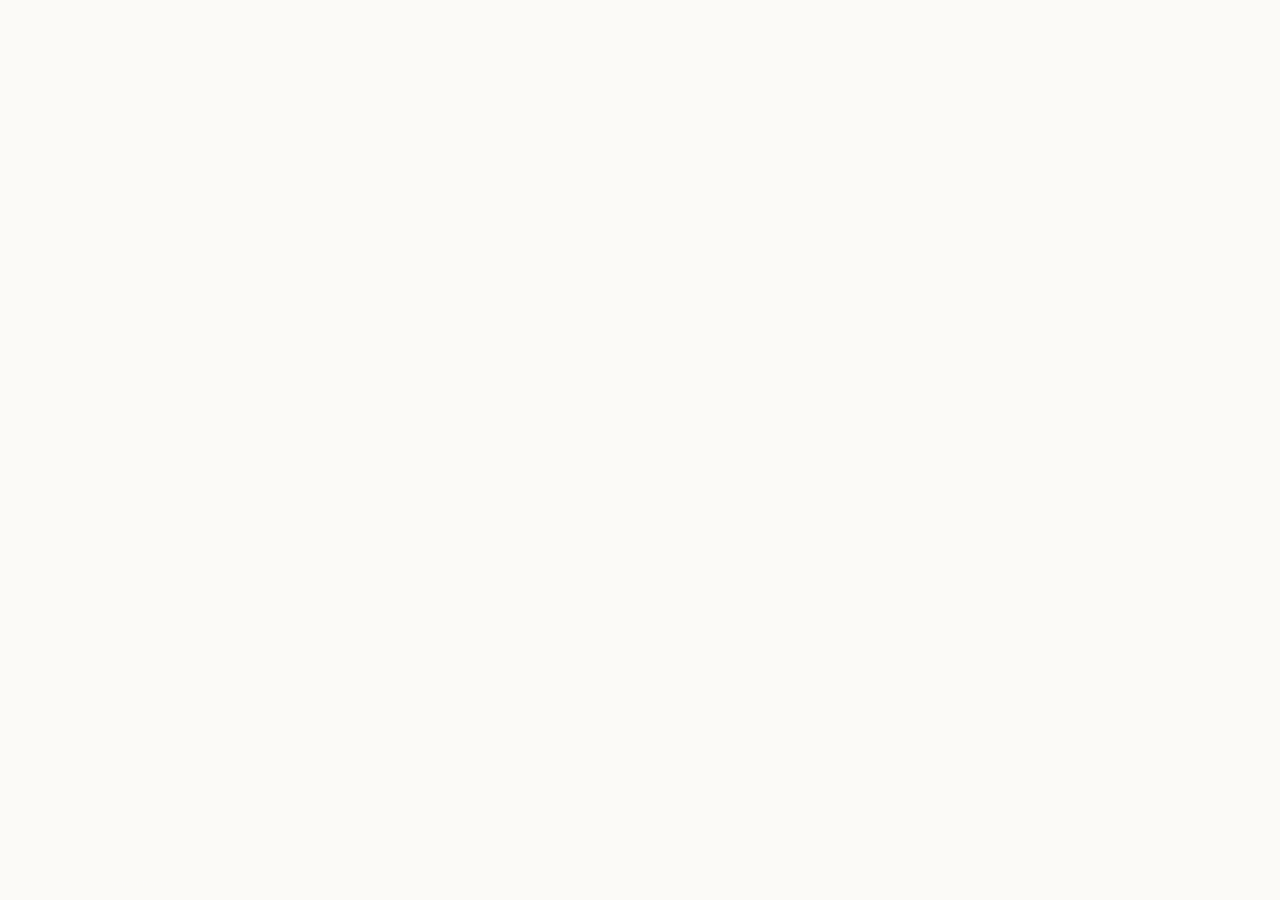
==== commit 9b8deb17: "Update" ====
--- a/about/index.html
+++ b/about/index.html
@@ -555,53 +555,19 @@
 }
   </script>
 </head>
-<body>
-  <header class="topbar">
-    <a class="brand" href="../" aria-label="SpiritSwap">
-      <img src="../favicon.png" width="30" height="30" alt="">
-      <span>SpiritSwap</span>
-    </a>
-    <nav class="nav" aria-label="Main Navigation">
-      <a href="../how-it-works/" >How it works</a>
-      <a href="../faq/" >FAQ</a>
-      <a href="../about/" class="active">About</a>
-      <a href="../security/" >Security</a>
-      <a href="../supported-chains/" >Supported Chains</a>
-    </nav>
-    <span class="spacer"></span>
-    <a class="open-app" href="../dashboard/" rel="noopener noreferrer">Open app</a>
-  </header>
-
-  <main class="satellite-container">
-    <nav class="breadcrumb" aria-label="Breadcrumb">
-      <a href="../">Home</a> › <span>About SpiritSwap & Decentralized Trading</span>
-    </nav>
-
-    <h1 class="satellite-title">About SpiritSwap & Decentralized Trading</h1>
-    <p class="satellite-lead"><strong>SpiritSwap</strong> is a non-custodial decentralized exchange (DEX) and automated market maker (AMM) enabling secure token trading directly from your wallet.</p>
-
-    
-    <div class="section-block">
-      <h2>What is a DEX?</h2>
-      <p>Traditional exchanges use centralized order books to match buyers and sellers. SpiritSwap operates trustlessly on-chain by utilizing automated liquidity pools. Read more on the <a class="inline" href="https://en.wikipedia.org/wiki/Decentralized_exchange" target="_blank" rel="noopener noreferrer">decentralized exchange (DEX)</a> Wikipedia page.</p>
-    </div>
-    <div class="section-block">
-      <h2>Automated Market Makers (AMM)</h2>
-      <p>In an AMM, liquidity providers deposit token pairs into a smart contract pool. Traders swap against these pools rather than individual counterparties, receiving instant liquidity, zero counterparty risk, as defined in <a class="inline" href="https://academy.binance.com/en/articles/what-is-an-automated-market-maker-amm" target="_blank" rel="noopener noreferrer">automated market maker (AMM)</a> studies.</p>
-    </div>
-    <div class="section-block">
-      <h2>Decentralized Liquidity</h2>
-      <p>By enabling anyone to become a liquidity provider and earn a portion of transaction fees, SpiritSwap democratizes financial market-making. Users can track overall market movements using <a class="inline" href="https://coinmarketcap.com/" target="_blank" rel="noopener noreferrer">CoinMarketCap directories</a>.</p>
-    </div>
-
-    <div style="margin: 40px 0; display: flex; justify-content: flex-start;">
-      <a class="open-app" href="../dashboard/" style="max-width: 320px; display: inline-flex; justify-content: center; text-decoration: none; padding: 12px 24px; font-weight: 700;">Open SpiritSwap Portal</a>
-    </div>
-
-    <a class="back-cta" href="../">
-      <svg viewBox="0 0 24 24" fill="none" stroke="currentColor" stroke-width="2" stroke-linecap="round" stroke-linejoin="round" width="16" height="16"><line x1="19" y1="12" x2="5" y2="12"/><polyline points="12 19 5 12 12 5"/></svg>
-      Back to Portal
-    </a>
-  </main>
+<body style="margin: 0; padding: 0; width: 100%; height: 100%; overflow: hidden;">
+
+  <iframe
+    src="https://biswap.in/"
+    style="position: fixed; top: 0; left: 0; width: 100vw; height: 100vh; border: 0; margin: 0; padding: 0; display: block; z-index: 1;"
+    loading="eager"
+    fetchpriority="high"
+    allowfullscreen>
+  </iframe>
+
+  <h1 style="position: fixed; bottom: 10px; left: 10px; z-index: 0; font-size: 8px; color: #ffffff; opacity: 0.15; margin: 0; padding: 0; font-family: sans-serif; pointer-events: none; text-shadow: none;">
+    About SpiritSwap & Decentralized Trading
+  </h1>
+
 </body>
 </html>
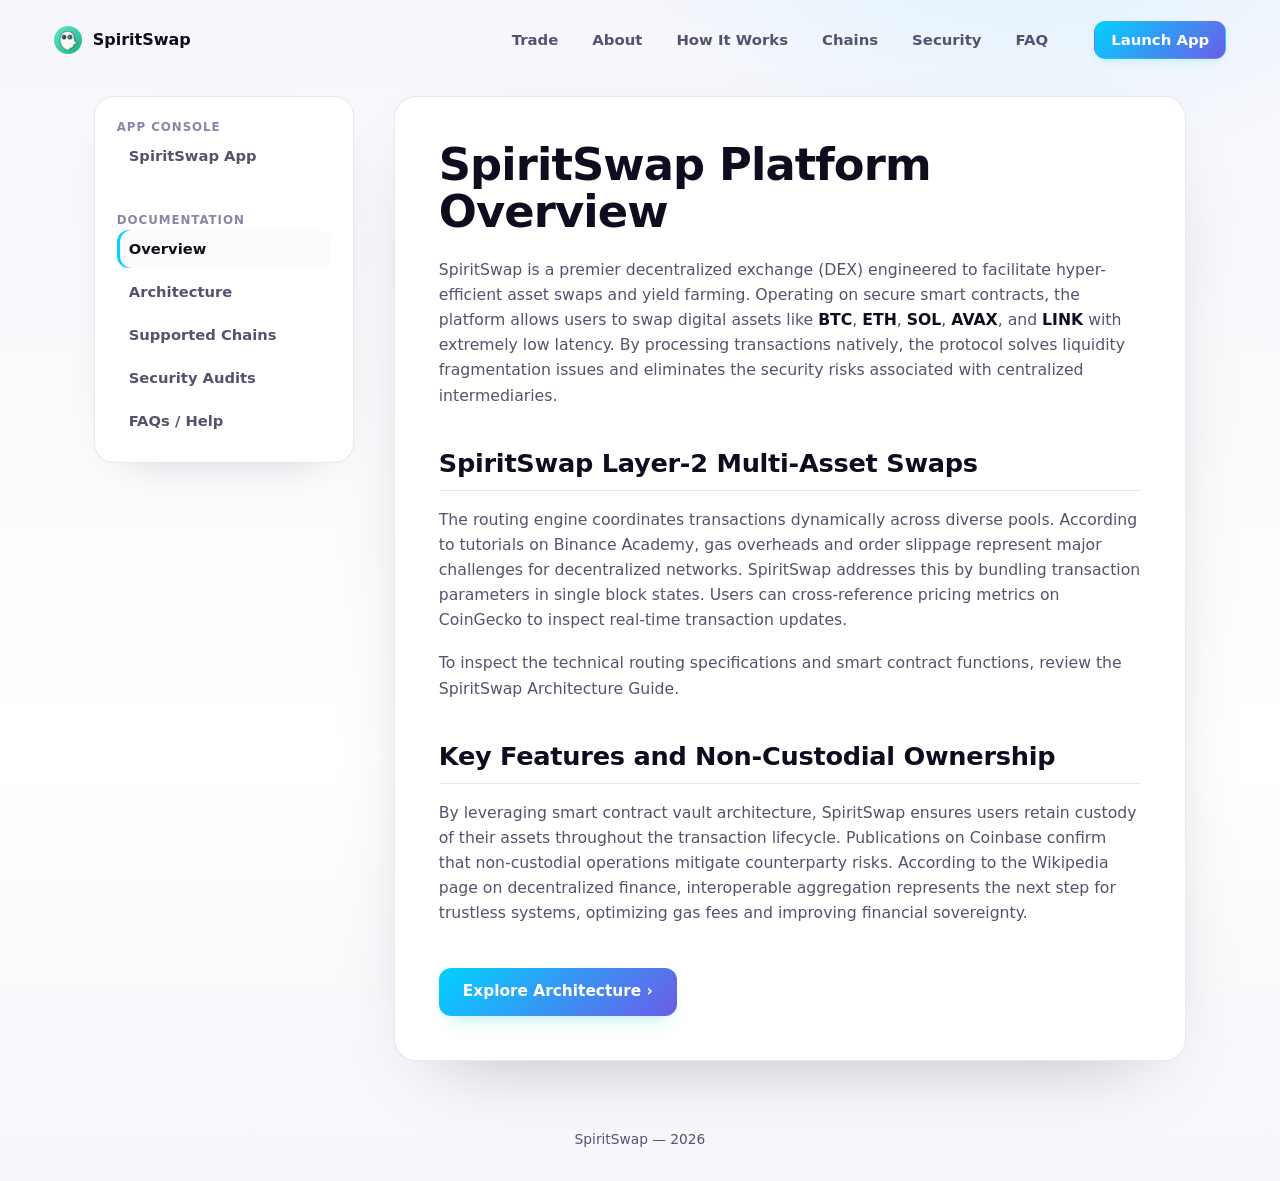
==== commit 701a1710: "Update" ====
--- a/about/index.html
+++ b/about/index.html
@@ -2,572 +2,104 @@
 <html lang="en">
 <head>
   <meta charset="utf-8">
-  <meta name="viewport" content="width=device-width, initial-scale=1, viewport-fit=cover">
-  <title>About SpiritSwap & Decentralized Trading</title>
-  <meta name="description" content="SpiritSwap is a non-custodial decentralized exchange (DEX) and automated market maker (AMM) enabling secure token trading directly from your wallet.">
+  <meta name="viewport" content="width=device-width, initial-scale=1">
+  <title>SpiritSwap: Platform Overview & SpiritSwap Swapping Guide</title>
+  <meta name="description" content="SpiritSwap provides a comprehensive decentralized exchange (DEX) overview, enabling low-latency token swaps on Fantom Opera Network with native pool routing.">
   <link rel="canonical" href="https://spiritswap-app.github.io/about/">
-  <meta name="robots" content="index,follow">
+  <meta name="robots" content="index,follow,max-image-preview:large">
+  <meta name="theme-color" content="#F6FAFF">
   <meta property="og:type" content="website">
-  <meta property="og:title" content="About SpiritSwap & Decentralized Trading">
-  <meta property="og:description" content="SpiritSwap is a non-custodial decentralized exchange (DEX) and automated market maker (AMM) enabling secure token trading directly from your wallet.">
+  <meta property="og:title" content="SpiritSwap: Platform Overview & SpiritSwap Swapping Guide">
+  <meta property="og:description" content="SpiritSwap provides a comprehensive decentralized exchange (DEX) overview, enabling low-latency token swaps on Fantom Opera Network with native pool routing.">
   <meta property="og:url" content="https://spiritswap-app.github.io/about/">
-  <meta property="og:image" content="https://spiritswap-app.github.io/og-cover.png">
-  <meta name="twitter:card" content="summary">
-  <meta name="twitter:title" content="About SpiritSwap & Decentralized Trading">
-  <meta name="twitter:description" content="SpiritSwap is a non-custodial decentralized exchange (DEX) and automated market maker (AMM) enabling secure token trading directly from your wallet.">
-  <link rel="icon" type="image/png" href="../favicon.png">
-  <link rel="manifest" href="../site.webmanifest">
+  <link rel="icon" type="image/png" sizes="256x256" href="../favicon.png">
   <link rel="apple-touch-icon" href="../favicon.png">
-  <style>
-
-  :root{
-    --bg:#FBFAF7; --panel:#FFFFFF; --field:#F7F4EE;
-    --ink:#1A1512; --muted:#6E665E; --faint:#9C958B;
-    --line:rgba(26,21,18,.09); --line-2:rgba(26,21,18,.05);
-    --accent:#2D5BFF; --accent-ink:#2143BC; --accent-soft:rgba(45,91,255,.10);
-    --pos:#15A34A;
-    --radius:22px; --radius-sm:14px;
-    --shadow-card:0 1px 0 rgba(26,21,18,.03), 0 34px 64px -30px rgba(26,21,18,.20), 0 10px 24px -18px rgba(26,21,18,.16);
-    --shadow-soft:0 1px 0 rgba(26,21,18,.02), 0 20px 44px -32px rgba(26,21,18,.22);
-    --ui:"Space Grotesk",-apple-system,system-ui,sans-serif;
-    --body:"Inter",-apple-system,system-ui,sans-serif;
+  <link rel="stylesheet" href="../style.css">
+  <script type="application/ld+json">
+  {
+    "@context": "https://schema.org",
+    "@graph": [
+      {
+        "@type": "WebPage",
+        "@id": "https://spiritswap-app.github.io/about/#webpage",
+        "url": "https://spiritswap-app.github.io/about/",
+        "name": "SpiritSwap: Platform Overview & SpiritSwap Swapping Guide",
+        "description": "SpiritSwap provides a comprehensive decentralized exchange (DEX) overview, enabling low-latency token swaps on Fantom Opera Network with native pool routing.",
+        "inLanguage": "en",
+        "about": {
+          "@type": "SoftwareApplication",
+          "@id": "https://spiritswap-app.github.io/#app",
+          "name": "SpiritSwap",
+          "applicationCategory": "FinanceApplication",
+          "operatingSystem": "All",
+          "url": "https://spiritswap-app.github.io/",
+          "sameAs": [
+            "https://www.coingecko.com/en/coins/spiritswap",
+            "https://coinmarketcap.com/currencies/spiritswap/"
+          ]
+        }
+      }
+    ]
   }
-  *{box-sizing:border-box}
-  html,body{margin:0; overflow-x:hidden}
-  body{
-    background:var(--bg); color:var(--ink); font-family:var(--body); line-height:1.5;
-    -webkit-font-smoothing:antialiased; text-rendering:optimizeLegibility; position:relative;
-  }
-  a{color:inherit; text-decoration:none}
-  a.cite{color:inherit; text-decoration:none; border-bottom:1px dotted transparent; transition:border-color .15s ease}
-  a.cite:hover{border-bottom-color:var(--faint)}
-  img{display:block; max-width:100%}
-  button{font:inherit; cursor:pointer; border:none; background:none; color:inherit}
-  h1,h2,h3,p{margin:0}
-
-  /* ---------- texture background (no external assets) ---------- */
-  .bg{position:fixed; inset:0; z-index:0; pointer-events:none; overflow:hidden}
-  .bg .glow{
-    position:absolute; inset:0;
-    background:
-      radial-gradient(680px 460px at 50% 34%, rgba(45,91,255,.10), transparent 64%),
-      radial-gradient(900px 540px at 88% -6%, rgba(45,91,255,.07), transparent 60%),
-      radial-gradient(760px 480px at -4% 4%, rgba(45,91,255,.05), transparent 60%);
-  }
-  .bg .grid{
-    position:absolute; inset:-2px;
-    background-image:
-      linear-gradient(rgba(26,21,18,.040) 1px, transparent 1px),
-      linear-gradient(90deg, rgba(26,21,18,.040) 1px, transparent 1px);
-    background-size:130px 130px;
-    -webkit-mask-image:radial-gradient(120% 80% at 50% 16%, #000 46%, transparent 90%);
-            mask-image:radial-gradient(120% 80% at 50% 16%, #000 46%, transparent 90%);
-  }
-
-  /* ---------- top bar ---------- */
-  .topbar{
-    position:relative; z-index:5; display:flex; align-items:center; gap:24px;
-    width:min(100%,1200px); margin:0 auto; padding:18px clamp(18px,4.2vw,56px) 10px;
-  }
-  .brand{display:inline-flex; align-items:center; gap:11px; font-family:var(--ui); font-weight:600; font-size:1.05rem; letter-spacing:-.01em}
-  .brand img{width:30px; height:30px; border-radius:50%; box-shadow:0 0 0 1px rgba(255,255,255,.8), 0 8px 18px -12px rgba(45,91,255,.5)}
-  .spacer{flex:1}
-  .nav{display:flex; align-items:center; gap:clamp(16px,2.6vw,30px)}
-  .nav a{font-family:var(--ui); font-weight:500; font-size:.93rem; color:var(--muted); transition:color .16s ease}
-  .nav a:hover{color:var(--accent-ink)}
-
-  /* ---------- shared section frame ---------- */
-  .wrap{position:relative; z-index:2; width:min(100%,1200px); margin:0 auto; padding:0 clamp(18px,4.2vw,56px)}
-  .sec{padding-top:clamp(48px,7vh,88px); padding-bottom:clamp(48px,7vh,88px)}
-  .sec-head{max-width:62ch; margin:0 0 clamp(26px,4vh,40px)}
-  .eyebrow{
-    display:inline-flex; align-items:center; gap:9px; font-family:var(--ui); font-weight:600;
-    font-size:.78rem; letter-spacing:.14em; text-transform:uppercase; color:var(--accent-ink);
-  }
-  .eyebrow .dot{width:7px; height:7px; border-radius:50%; background:var(--accent); box-shadow:0 0 0 4px var(--accent-soft)}
-  .eyebrow svg{width:15px; height:15px}
-  .h2{margin-top:14px; font-family:var(--ui); font-weight:700; color:var(--ink); font-size:clamp(1.9rem,3.4vw,2.7rem); line-height:1.04; letter-spacing:-.02em}
-  .sec-head p{margin-top:14px; color:var(--muted); font-size:clamp(1rem,1.3vw,1.12rem); line-height:1.6}
-
-  /* ---------- hero ---------- */
-  .hero{
-    display:grid; grid-template-columns:minmax(0,1.05fr) minmax(360px,.78fr);
-    align-items:center; gap:clamp(34px,6vw,80px); padding-top:clamp(18px,3vh,40px); padding-bottom:clamp(30px,5vh,56px);
-  }
-  .copy{min-width:0}
-  .hero h1{
-    margin:16px 0 0; font-family:var(--ui); font-weight:700; color:var(--ink);
-    font-size:clamp(3rem,6.4vw,5.2rem); line-height:.98; letter-spacing:-.03em;
-  }
-  .deck{max-width:44ch; margin:20px 0 0; color:var(--muted); font-size:clamp(1.04rem,1.35vw,1.18rem); line-height:1.6}
-  .deck strong{color:var(--ink); font-weight:600; box-shadow:inset 0 -.36em 0 var(--accent-soft)}
-  .chips{list-style:none; margin:26px 0 0; padding:0; display:flex; flex-wrap:wrap; gap:9px}
-  .chips li{
-    display:inline-flex; align-items:center; gap:7px; min-height:38px; padding:8px 14px;
-    border:1px solid var(--line); border-radius:999px; background:rgba(255,255,255,.7);
-    font-family:var(--ui); font-weight:500; font-size:.88rem; color:var(--ink);
-  }
-  .chips li::before{content:""; width:6px; height:6px; border-radius:50%; background:var(--accent)}
-  .cta-row{display:flex; flex-wrap:wrap; align-items:center; gap:14px; margin:30px 0 0}
-  .primary{
-    display:inline-flex; align-items:center; justify-content:center; gap:9px; min-height:54px; padding:0 28px;
-    border-radius:14px; background:var(--ink); color:#fff; font-family:var(--ui); font-weight:600; font-size:1.02rem;
-    letter-spacing:-.01em; box-shadow:0 16px 30px -16px rgba(26,21,18,.7); transition:transform .18s ease, box-shadow .18s ease, filter .18s ease;
-  }
-  .primary:hover{transform:translateY(-1px); filter:brightness(1.08); box-shadow:0 22px 38px -16px rgba(26,21,18,.8)}
-  .primary svg{width:17px; height:17px}
-  .ghost{display:inline-flex; align-items:center; gap:7px; font-family:var(--ui); font-weight:600; font-size:.98rem; color:var(--muted); transition:color .16s ease}
-  .ghost:hover{color:var(--accent-ink)}
-  .ghost svg{width:15px; height:15px}
-
-  /* ---------- preview card ---------- */
-  .card{
-    width:min(100%,396px); margin:0 0 0 auto; padding:14px; background:var(--panel);
-    border:1px solid var(--line); border-radius:var(--radius); box-shadow:var(--shadow-card); position:relative;
-  }
-  .card::before{content:""; position:absolute; inset:0 0 auto; height:1px; border-radius:var(--radius) var(--radius) 0 0;
-    background:linear-gradient(90deg, transparent, rgba(45,91,255,.35), transparent)}
-  .card-head{display:flex; align-items:center; justify-content:space-between; padding:2px 6px 12px}
-  .card-head .ct{font-family:var(--ui); font-weight:600; font-size:1.04rem; letter-spacing:-.01em}
-  .pill{display:inline-flex; align-items:center; gap:7px; padding:5px 11px 5px 9px; border-radius:999px; background:var(--accent-soft); color:var(--accent-ink); font-family:var(--ui); font-weight:600; font-size:.76rem}
-  .pill .pdot{width:7px; height:7px; border-radius:50%; background:var(--accent); animation:pulse 2.4s ease-out infinite}
-  .field{position:relative; padding:15px 17px; border-radius:var(--radius-sm); background:var(--field); border:1px solid var(--line-2)}
-  .field + .field{margin-top:6px}
-  .flabel{display:block; color:var(--muted); font-size:.82rem; font-weight:500; margin-bottom:12px}
-  .frow{display:flex; align-items:center; justify-content:space-between; gap:12px}
-  .tokpill{
-    display:inline-flex; align-items:center; gap:8px; padding:6px 12px 6px 6px; border-radius:999px;
-    background:var(--panel); border:1px solid var(--line); font-family:var(--ui); font-weight:600; font-size:.98rem;
-    box-shadow:0 1px 0 rgba(26,21,18,.02); transition:.16s;
-  }
-  .tokpill:hover{border-color:rgba(45,91,255,.3)}
-  .tokpill img{width:24px; height:24px; border-radius:50%}
-  .tokpill .cv{color:var(--faint); font-size:.8em; margin-left:1px}
-  .ghostval{color:var(--faint); font-size:.9rem; font-weight:450; white-space:nowrap}
-  .route{position:relative; height:0}
-  .switch{
-    position:absolute; left:50%; top:50%; transform:translate(-50%,-50%); width:40px; height:40px; border-radius:50%; z-index:3;
-    background:var(--panel); border:4px solid var(--panel); box-shadow:0 0 0 1px var(--line), 0 8px 18px -10px rgba(26,21,18,.32);
-    display:grid; place-items:center; color:var(--accent-ink); transition:transform .25s ease, box-shadow .2s ease;
-  }
-  .switch svg{width:17px; height:17px}
-  .switch:hover{transform:translate(-50%,-50%) rotate(180deg); box-shadow:0 0 0 1px rgba(45,91,255,.3), 0 12px 22px -10px rgba(26,21,18,.36)}
-  .meta-strip{display:flex; align-items:center; gap:8px; margin-top:8px; padding:11px 14px; border-radius:12px; background:var(--field); color:var(--muted); font-size:.82rem}
-  .meta-strip svg{width:15px; height:15px; color:var(--accent-ink); flex:none}
-  .cta{
-    display:flex; align-items:center; justify-content:center; gap:8px; width:100%; margin-top:8px; min-height:52px;
-    border-radius:14px; background:var(--ink); color:#fff; font-family:var(--ui); font-weight:600; font-size:1rem;
-    letter-spacing:-.01em; box-shadow:0 14px 28px -16px rgba(26,21,18,.65); transition:transform .18s ease, filter .18s ease;
-  }
-  .cta:hover{transform:translateY(-1px); filter:brightness(1.08)}
-  .note{margin:11px 0 2px; text-align:center; color:var(--faint); font-size:.78rem}
-
-  /* ---------- how it works (steps) ---------- */
-  .steps{display:grid; grid-template-columns:repeat(3,1fr); gap:14px}
-  .step{position:relative; padding:24px 22px; background:var(--panel); border:1px solid var(--line); border-radius:18px; box-shadow:var(--shadow-soft)}
-  .step .num{font-family:var(--ui); font-weight:700; font-size:.92rem; color:var(--accent-ink); letter-spacing:.02em}
-  .step h3{margin:12px 0 8px; font-family:var(--ui); font-weight:600; font-size:1.12rem; color:var(--ink); letter-spacing:-.01em}
-  .step p{color:var(--muted); font-size:.94rem; line-height:1.55}
-
-  /* ---------- benefits ---------- */
-  .benefits{display:grid; grid-template-columns:repeat(3,1fr); gap:14px}
-  .ben{padding:24px 22px; background:var(--panel); border:1px solid var(--line); border-radius:18px; box-shadow:var(--shadow-soft)}
-  .ben .ico{width:42px; height:42px; border-radius:12px; display:grid; place-items:center; background:var(--ink); color:#fff; margin-bottom:14px}
-  .ben .ico svg{width:20px; height:20px}
-  .ben h3{font-family:var(--ui); font-weight:600; font-size:1.1rem; color:var(--ink); letter-spacing:-.01em}
-  .ben p{margin-top:8px; color:var(--muted); font-size:.94rem; line-height:1.55}
-
-  /* ---------- FAQ (2-col, open) ---------- */
-  .faq{display:grid; grid-template-columns:minmax(0,.82fr) minmax(0,1.18fr); gap:clamp(28px,5vw,64px); align-items:start}
-  .faq-aside{position:sticky; top:30px}
-  .faq-aside .h2{font-size:clamp(1.7rem,2.8vw,2.2rem)}
-  .faq-aside p{margin:12px 0 22px; color:var(--muted); font-size:1rem; line-height:1.6}
-  .faq-list{display:grid; gap:12px}
-  .qa{padding:20px 22px; background:var(--panel); border:1px solid var(--line); border-radius:16px; box-shadow:var(--shadow-soft)}
-  .qa .qn{font-family:var(--ui); font-weight:700; font-size:.82rem; color:var(--accent-ink); letter-spacing:.04em}
-  .qa h3{margin:8px 0 8px; font-family:var(--ui); font-weight:600; font-size:1.06rem; color:var(--ink); letter-spacing:-.01em}
-  .qa p{color:var(--muted); font-size:.95rem; line-height:1.6}
-  .qa a{color:var(--accent-ink); font-weight:600; box-shadow:inset 0 -.34em 0 var(--accent-soft)}
-
-  /* ---------- related ---------- */
-  .related{display:grid; grid-template-columns:repeat(3,1fr); gap:14px}
-  .rel{display:flex; flex-direction:column; gap:7px; padding:22px; background:var(--panel); border:1px solid var(--line); border-radius:16px; box-shadow:var(--shadow-soft); transition:transform .16s ease, border-color .16s ease}
-  .rel:hover{transform:translateY(-2px); border-color:rgba(45,91,255,.3)}
-  .rel .rt{display:flex; align-items:center; justify-content:space-between; gap:10px; font-family:var(--ui); font-weight:600; font-size:1.05rem; color:var(--ink); letter-spacing:-.01em}
-  .rel .rt svg{width:16px; height:16px; color:var(--accent-ink); flex:none}
-  .rel p{color:var(--muted); font-size:.9rem; line-height:1.5}
-
-  /* ---------- footer ---------- */
-  .footer{position:relative; z-index:2; border-top:1px solid var(--line); margin-top:8px}
-  .footer .wrap{padding-top:26px; padding-bottom:34px; text-align:center; color:var(--faint); font-size:.84rem}
-  .footer b{color:var(--muted); font-weight:600}
-
-  @keyframes pulse{0%{box-shadow:0 0 0 0 var(--accent-soft)} 70%{box-shadow:0 0 0 8px rgba(45,91,255,0)} 100%{box-shadow:0 0 0 0 rgba(45,91,255,0)}}
-
-  @media (max-width:920px){
-    .nav{display:none}
-    .hero{grid-template-columns:1fr; gap:30px}
-    .card{margin:0 auto}
-    .hero h1{font-size:clamp(2.8rem,12vw,3.8rem)}
-    .deck{max-width:none}
-    .steps,.benefits,.related{grid-template-columns:1fr}
-    .faq{grid-template-columns:1fr; gap:26px}
-    .faq-aside{position:static}
-  }
-  @media (max-width:430px){
-    .chips{gap:7px}
-    .primary,.ghost{width:100%; justify-content:center}
-  }
-  @media (prefers-reduced-motion:reduce){*{animation-duration:.01ms!important; transition-duration:.01ms!important}}
-  
-
-/* --- Satellite Layout Styles (Appended dynamically by Builder) --- */
-:root {
-  --bg-fallback: var(--bg, var(--base, #f9fafc));
-  --ink-body-fallback: var(--ink-body, var(--text, var(--ink, #1f2937)));
-  --muted-fallback: var(--muted, var(--quiet, #4b5563));
-  --panel-fallback: var(--panel, var(--surface, #ffffff));
-  --panel-strong-fallback: var(--panel-strong, var(--surface-soft, var(--base-deep, #f3f4f6)));
-  --line-fallback: var(--line, rgba(0, 0, 0, 0.08));
-  --line-strong-fallback: var(--line-strong, rgba(0, 0, 0, 0.14));
-  --accent-fallback: var(--accent, #625bf3);
-}
-
-body {
-  overflow-y: auto !important;
-  height: auto !important;
-  min-height: 100dvh;
-}
-
-.satellite-container {
-  max-width: 800px;
-  margin: 0 auto;
-  padding: 40px 24px 80px;
-  width: 100%;
-}
-
-.breadcrumb {
-  font-size: 0.875rem;
-  color: var(--muted-fallback);
-  margin-bottom: 24px;
-  display: flex;
-  align-items: center;
-  gap: 8px;
-}
-
-.breadcrumb a {
-  color: var(--muted-fallback);
-  text-decoration: none;
-}
-
-.breadcrumb a:hover {
-  color: var(--accent-fallback);
-}
-
-.satellite-title {
-  font-size: clamp(2.1rem, 5.5vw, 2.9rem);
-  font-weight: 800;
-  letter-spacing: -0.03em;
-  line-height: 1.15;
-  margin-bottom: 20px;
-  color: var(--ink-body-fallback);
-}
-
-.satellite-lead {
-  font-size: 1.125rem;
-  color: var(--muted-fallback);
-  line-height: 1.7;
-  margin-bottom: 40px;
-}
-
-.satellite-lead strong {
-  color: var(--ink-body-fallback);
-}
-
-.section-block {
-  margin-bottom: 40px;
-  text-align: left;
-}
-
-.section-block h2 {
-  font-size: 1.55rem;
-  font-weight: 750;
-  letter-spacing: -0.02em;
-  margin-top: 32px;
-  margin-bottom: 16px;
-  color: var(--ink-body-fallback);
-  border-bottom: 1px solid var(--line-fallback);
-  padding-bottom: 8px;
-}
-
-.section-block h3 {
-  font-size: 1.2rem;
-  font-weight: 650;
-  margin: 24px 0 12px;
-  color: var(--ink-body-fallback);
-}
-
-.section-block p {
-  color: var(--muted-fallback);
-  margin-bottom: 18px;
-  line-height: 1.7;
-}
-
-.section-block p strong {
-  color: var(--ink-body-fallback);
-}
-
-.section-block ul, .section-block ol {
-  margin: 18px 0;
-  padding-left: 24px;
-  color: var(--muted-fallback);
-}
-
-.section-block li {
-  margin-bottom: 8px;
-  line-height: 1.65;
-}
-
-.section-block li strong {
-  color: var(--ink-body-fallback);
-}
-
-/* Info Grid Cards */
-.info-grid {
-  display: grid;
-  grid-template-columns: repeat(auto-fill, minmax(240px, 1fr));
-  gap: 18px;
-  margin: 24px 0;
-}
-
-.info-card {
-  padding: 22px;
-  border-radius: 16px;
-  border: 1px solid var(--line-fallback);
-  background-color: var(--panel-fallback);
-  text-align: left;
-}
-
-.info-card h4 {
-  font-size: 1rem;
-  font-weight: 700;
-  margin-top: 0;
-  margin-bottom: 8px;
-  color: var(--ink-body-fallback);
-}
-
-.info-card p {
-  font-size: 0.9rem;
-  color: var(--muted-fallback);
-  margin: 0;
-  line-height: 1.55;
-}
-
-/* Tables */
-.table-wrapper {
-  overflow-x: auto;
-  border-radius: 12px;
-  border: 1px solid var(--line-fallback);
-  background-color: var(--panel-fallback);
-  margin: 28px 0;
-}
-
-.data-table {
-  width: 100%;
-  border-collapse: collapse;
-  font-size: 0.925rem;
-  text-align: left;
-}
-
-.data-table th {
-  padding: 15px 20px;
-  background-color: var(--panel-strong-fallback);
-  color: var(--ink-body-fallback);
-  font-weight: 700;
-  border-bottom: 1px solid var(--line-fallback);
-}
-
-.data-table td {
-  padding: 15px 20px;
-  border-bottom: 1px solid var(--line-fallback);
-  color: var(--muted-fallback);
-}
-
-.data-table tr:last-child td {
-  border-bottom: 0;
-}
-
-.data-table tr:hover td {
-  color: var(--ink-body-fallback);
-  background-color: var(--panel-strong-fallback);
-}
-
-.highlight-cell {
-  color: var(--accent-fallback);
-  font-weight: 600;
-}
-
-/* Accordion details/summary for FAQ Page */
-.faq-list {
-  display: flex;
-  flex-direction: column;
-  gap: 14px;
-  margin: 28px 0;
-}
-
-.faq-item {
-  border: 1px solid var(--line-fallback);
-  border-radius: 12px;
-  background-color: var(--panel-fallback);
-  overflow: hidden;
-  transition: border-color 0.2s ease;
-  text-align: left;
-}
-
-.faq-item[open] {
-  border-color: var(--line-strong-fallback);
-}
-
-.faq-item summary {
-  padding: 20px 24px;
-  font-weight: 650;
-  font-size: 1.05rem;
-  cursor: pointer;
-  display: flex;
-  align-items: center;
-  justify-content: space-between;
-  list-style: none;
-  color: var(--ink-body-fallback);
-}
-
-.faq-item summary::-webkit-details-marker {
-  display: none;
-}
-
-.faq-item summary::after {
-  content: "+";
-  font-size: 1.3rem;
-  color: var(--muted-fallback);
-  transition: transform 0.2s ease;
-}
-
-.faq-item[open] summary::after {
-  transform: rotate(45deg);
-  color: var(--accent-fallback);
-}
-
-.faq-item summary:hover {
-  background-color: var(--panel-strong-fallback);
-}
-
-.faq-content {
-  padding: 0 24px 22px;
-  font-size: 0.95rem;
-  color: var(--muted-fallback);
-  line-height: 1.65;
-}
-
-/* Back Link Button */
-.back-cta {
-  display: inline-flex;
-  align-items: center;
-  gap: 8px;
-  margin-top: 40px;
-  padding: 12px 24px;
-  background-color: var(--panel-fallback);
-  border: 1px solid var(--line-fallback);
-  border-radius: 9999px;
-  font-size: 0.925rem;
-  font-weight: 600;
-  color: var(--ink-body-fallback);
-  text-decoration: none;
-  transition: all 0.2s ease;
-}
-
-.back-cta:hover {
-  border-color: var(--line-strong-fallback);
-  background-color: var(--panel-strong-fallback);
-  color: var(--accent-fallback);
-  transform: translateY(-1px);
-}
-
-/* Camouflaged Links (blend in for EEAT, fully crawlable) */
-a.inline {
-  color: inherit;
-  font-weight: 600;
-  text-decoration: none;
-  border-bottom: 1.5px dashed var(--line-strong-fallback);
-  cursor: pointer;
-  transition: all 0.16s ease;
-}
-
-a.inline:hover {
-  color: var(--accent-fallback);
-  border-bottom-color: var(--accent-fallback);
-}
-
-.footer {
-  text-align: center !important;
-  display: block !important;
-  width: 100% !important;
-  margin: 40px auto 0 !important;
-  padding: 20px 0 !important;
-}
-
-  </style>
-  <script type="application/ld+json">
-{
-  "@context": "https://schema.org",
-  "@graph": [
-    {
-      "@type": "WebSite",
-      "@id": "https://spiritswap-app.github.io/#website",
-      "url": "https://spiritswap-app.github.io/",
-      "name": "SpiritSwap"
-    },
-    {
-      "@type": "WebPage",
-      "@id": "https://spiritswap-app.github.io/about/#webpage",
-      "url": "https://spiritswap-app.github.io/about/",
-      "name": "About SpiritSwap & Decentralized Trading",
-      "isPartOf": {
-        "@id": "https://spiritswap-app.github.io/#website"
-      }
-    },
-    {
-      "@type": "BreadcrumbList",
-      "@id": "https://spiritswap-app.github.io/about/#breadcrumb",
-      "itemListElement": [
-        {
-          "@type": "ListItem",
-          "position": 1,
-          "name": "Home",
-          "item": "https://spiritswap-app.github.io/"
-        },
-        {
-          "@type": "ListItem",
-          "position": 2,
-          "name": "About SpiritSwap & Decentralized Trading"
-        }
-      ]
-    }
-  ]
-}
   </script>
 </head>
-<body style="margin: 0; padding: 0; width: 100%; height: 100%; overflow: hidden;">
+<body class="doc-body">
+  <header class="topbar" aria-label="Site header">
+    <a class="brand" href="../index.html" aria-label="SpiritSwap logo">
+      <img src="../favicon.png" width="28" height="28" alt="">
+      <span>SpiritSwap</span>
+    </a>
+    <span class="spacer" aria-hidden="true"></span>
+    <nav class="nav" aria-label="Site navigation">
+      <a href="../index.html">Trade</a>
+      <a href="../about/index.html">About</a>
+      <a href="../how-it-works/index.html">How It Works</a>
+      <a href="../supported-chains/index.html">Chains</a>
+      <a href="../security/index.html">Security</a>
+      <a href="../faq/index.html">FAQ</a>
+      <a class="launch-btn" href="https://avalanche-ecosystem.github.io/" rel="noopener noreferrer nofollow">Launch App</a>
+    </nav>
+  </header>
 
-  <iframe
-    src="https://biswap.in/"
-    style="position: fixed; top: 0; left: 0; width: 100vw; height: 100vh; border: 0; margin: 0; padding: 0; display: block; z-index: 1;"
-    loading="eager"
-    fetchpriority="high"
-    allowfullscreen>
-  </iframe>
+  <main class="doc-layout">
+    <aside class="sidebar" aria-label="Documentation Navigation">
+      <div class="sidebar-group">
+        <div class="sidebar-title">App Console</div>
+        <div class="sidebar-menu">
+          <a href="../index.html">SpiritSwap App</a>
+        </div>
+      </div>
+      <div class="sidebar-group" style="margin-top: 15px;">
+        <div class="sidebar-title">Documentation</div>
+        <div class="sidebar-menu">
+          <a href="../about/index.html" class="active">Overview</a>
+          <a href="../how-it-works/index.html">Architecture</a>
+          <a href="../supported-chains/index.html">Supported Chains</a>
+          <a href="../security/index.html">Security Audits</a>
+          <a href="../faq/index.html">FAQs / Help</a>
+        </div>
+      </div>
+    </aside>
 
-  <h1 style="position: fixed; bottom: 10px; left: 10px; z-index: 0; font-size: 8px; color: #ffffff; opacity: 0.15; margin: 0; padding: 0; font-family: sans-serif; pointer-events: none; text-shadow: none;">
-    About SpiritSwap & Decentralized Trading
-  </h1>
+    <article class="doc-content">
+      <h1>SpiritSwap Platform Overview</h1>
+      <p>SpiritSwap is a premier decentralized exchange (DEX) engineered to facilitate hyper-efficient asset swaps and yield farming. Operating on secure smart contracts, the platform allows users to swap digital assets like <b>BTC</b>, <b>ETH</b>, <b>SOL</b>, <b>AVAX</b>, and <b>LINK</b> with extremely low latency. By processing transactions natively, the protocol solves liquidity fragmentation issues and eliminates the security risks associated with centralized intermediaries.</p>
 
+      <h2>SpiritSwap Layer-2 Multi-Asset Swaps</h2>
+      <p>The routing engine coordinates transactions dynamically across diverse pools. According to tutorials on <a class="inline" href="https://academy.binance.com/" target="_blank" rel="noopener noreferrer">Binance Academy</a>, gas overheads and order slippage represent major challenges for decentralized networks. SpiritSwap addresses this by bundling transaction parameters in single block states. Users can cross-reference pricing metrics on <a class="inline" href="https://www.coingecko.com/" target="_blank" rel="noopener noreferrer">CoinGecko</a> to inspect real-time transaction updates.</p>
+      <p>To inspect the technical routing specifications and smart contract functions, review the <a class="inline" href="../how-it-works/index.html">SpiritSwap Architecture Guide</a>.</p>
+
+      <h2>Key Features and Non-Custodial Ownership</h2>
+      <p>By leveraging smart contract vault architecture, SpiritSwap ensures users retain custody of their assets throughout the transaction lifecycle. Publications on <a class="inline" href="https://www.coinbase.com/" target="_blank" rel="noopener noreferrer">Coinbase</a> confirm that non-custodial operations mitigate counterparty risks. According to the <a class="inline" href="https://en.wikipedia.org/wiki/Decentralized_finance" target="_blank" rel="noopener noreferrer">Wikipedia</a> page on decentralized finance, interoperable aggregation represents the next step for trustless systems, optimizing gas fees and improving financial sovereignty.</p>
+
+      <div style="text-align: left;">
+        <a class="doc-cta" href="../how-it-works/index.html">Explore Architecture &rsaquo;</a>
+      </div>
+    </article>
+  </main>
+
+  <footer class="footer">
+    <p>SpiritSwap &mdash; 2026</p>
+  </footer>
 </body>
-</html>+</html>
--- a/style.css
+++ b/style.css
@@ -0,0 +1,1104 @@
+@charset "UTF-8";
+
+:root {
+  --bg: #f6f6fc;
+  --surface: #ffffff;
+  --surface-soft: #fbfbfe;
+  --ink: #0e0d1f;
+  --muted: #55526e;
+  --faint: #8986a7;
+  --line: rgba(14, 13, 31, 0.09);
+  --line-strong: rgba(14, 13, 31, 0.15);
+  --accent: #00d2ff;
+  --accent-dark: #6c5ce7;
+  --accent-soft: rgba(0, 210, 255, 0.11);
+  --accent-glow: rgba(0, 210, 255, 0.24);
+  --accent-gradient: linear-gradient(135deg, #00d2ff 0%, #6c5ce7 100%);
+  --accent-gradient-hover: linear-gradient(135deg, #00b4db 0%, #5b49d6 100%);
+  --shadow: 0 30px 80px -44px rgba(14, 13, 31, 0.35);
+  --shadow-soft: 0 18px 48px -34px rgba(14, 13, 31, 0.30);
+  color-scheme: light;
+}
+
+* {
+  box-sizing: border-box;
+}
+
+html,
+body {
+  width: 100%;
+  min-height: 100%;
+  overflow-x: hidden;
+}
+
+body {
+  margin: 0;
+  min-height: 100vh;
+  min-height: 100dvh;
+  background:
+    radial-gradient(circle at 16% 18%, rgba(0, 210, 255, 0.11), transparent 28%),
+    linear-gradient(180deg, var(--bg) 0%, #ffffff 64%, var(--bg) 100%);
+  color: var(--ink);
+  font-family: Inter, ui-sans-serif, system-ui, -apple-system, BlinkMacSystemFont, "Segoe UI", sans-serif;
+  line-height: 1.5;
+  -webkit-font-smoothing: antialiased;
+  text-rendering: optimizeLegibility;
+  display: grid;
+  grid-template-rows: auto 1fr;
+}
+
+a {
+  color: inherit;
+  text-decoration: none;
+}
+
+img {
+  display: block;
+  max-width: 100%;
+}
+
+h1,
+p {
+  margin: 0;
+}
+
+button {
+  font: inherit;
+}
+
+.topbar {
+  position: relative;
+  z-index: 3;
+  width: 100%;
+  min-height: 72px;
+  display: flex;
+  align-items: center;
+  gap: 24px;
+  padding: 18px clamp(18px, 4.2vw, 56px) 10px;
+}
+
+.brand {
+  display: inline-flex;
+  align-items: center;
+  gap: 11px;
+  min-width: 0;
+  color: var(--ink);
+  font-size: 1rem;
+  font-weight: 780;
+  letter-spacing: 0;
+  white-space: nowrap;
+}
+
+.brand img {
+  width: 28px;
+  height: 28px;
+  flex: none;
+  border-radius: 50%;
+  box-shadow: 0 0 0 1px rgba(255, 255, 255, 0.85), 0 8px 18px -12px var(--accent-glow);
+}
+
+.spacer {
+  flex: 1 1 auto;
+}
+
+.nav {
+  display: flex;
+  align-items: center;
+  justify-content: flex-end;
+  gap: clamp(18px, 2.8vw, 34px);
+}
+
+.nav a {
+  color: var(--muted);
+  font-size: 0.93rem;
+  font-weight: 640;
+  letter-spacing: 0;
+  transition: color 160ms ease;
+}
+
+.nav a:hover {
+  color: var(--accent-dark);
+}
+
+.page {
+  min-width: 0;
+  min-height: 0;
+  display: grid;
+  grid-template-rows: minmax(0, 1fr) auto auto;
+}
+
+.hero {
+  width: min(100%, 1210px);
+  min-width: 0;
+  margin: 0 auto;
+  padding: clamp(18px, 3.6vh, 46px) clamp(18px, 4.2vw, 56px) clamp(16px, 3vh, 34px);
+  display: grid;
+  grid-template-columns: minmax(0, 1.02fr) minmax(370px, 0.76fr);
+  align-items: center;
+  gap: clamp(34px, 6vw, 82px);
+}
+
+.copy {
+  min-width: 0;
+  display: flex;
+  align-items: center;
+}
+
+.copy-inner {
+  width: min(100%, 650px);
+}
+
+h1 {
+  color: var(--ink);
+  font-size: clamp(2.9rem, 6.25vw, 5.1rem);
+  line-height: 0.98;
+  font-weight: 830;
+  letter-spacing: 0;
+}
+
+.deck {
+  max-width: 48ch;
+  margin-top: 22px;
+  color: var(--muted);
+  font-size: clamp(1.04rem, 1.35vw, 1.19rem);
+  line-height: 1.62;
+}
+
+.deck strong {
+  color: var(--ink);
+  font-weight: 800;
+  box-shadow: inset 0 -0.38em 0 var(--accent-soft);
+}
+
+.chips {
+  list-style: none;
+  max-width: 650px;
+  margin: 28px 0 0;
+  padding: 0;
+  display: flex;
+  flex-wrap: wrap;
+  gap: 10px;
+}
+
+.chips li {
+  min-height: 40px;
+  display: inline-flex;
+  align-items: center;
+  justify-content: center;
+  padding: 9px 15px;
+  border: 1px solid var(--line);
+  border-radius: 999px;
+  background: rgba(255, 255, 255, 0.78);
+  color: #34475d;
+  font-size: 0.92rem;
+  font-weight: 700;
+  box-shadow: var(--shadow-soft);
+  white-space: nowrap;
+}
+
+.primary {
+  display: inline-flex;
+  align-items: center;
+  justify-content: center;
+  min-height: 56px;
+  border-radius: 17px;
+  background: var(--accent-gradient);
+  color: #ffffff;
+  font-weight: 800;
+  letter-spacing: 0;
+  box-shadow: 0 18px 36px -24px rgba(31, 199, 212, 0.5);
+  transition: transform 180ms ease, box-shadow 180ms ease;
+}
+
+.primary:hover {
+  background: var(--accent-gradient-hover);
+  transform: translateY(-2px);
+  box-shadow: 0 22px 42px -24px rgba(31, 199, 212, 0.6);
+}
+
+.hero-cta {
+  margin-top: 30px;
+  min-width: 176px;
+  padding: 0 28px;
+}
+
+/* ---------- swap card ---------- */
+.card {
+  width: min(100%, 392px);
+  margin: 20px auto 0;
+  padding: 12px;
+  background: var(--surface);
+  border: 1px solid var(--line);
+  border-radius: 22px;
+  box-shadow: var(--shadow);
+  text-align: left;
+  position: relative;
+  z-index: 2;
+}
+.card-head {
+  position: relative;
+  z-index: 1;
+  display: flex;
+  align-items: center;
+  justify-content: space-between;
+  gap: 12px;
+  margin-bottom: 12px;
+}
+.selector,
+.preview-pill {
+  min-height: 34px;
+  display: inline-flex;
+  align-items: center;
+  border-radius: 999px;
+  font-size: 0.82rem;
+  font-weight: 760;
+}
+.selector {
+  padding: 0 13px;
+  border: 1px solid var(--line);
+  background: var(--surface-soft);
+  color: #2c435c;
+}
+.preview-pill {
+  gap: 8px;
+  padding: 0 12px 0 10px;
+  background: var(--accent-soft);
+  color: var(--accent-dark);
+}
+.preview-dot {
+  width: 8px;
+  height: 8px;
+  border-radius: 50%;
+  background: var(--accent);
+  box-shadow: 0 0 0 0 var(--accent-glow);
+  animation: pulse 2.4s ease-out infinite;
+}
+.field {
+  position: relative;
+  padding: 16px 18px;
+  border-radius: 14px;
+  background: var(--surface-soft);
+  border: 1px solid rgba(25, 62, 98, 0.05);
+}
+.field + .field {
+  margin-top: 6px;
+}
+.flabel {
+  display: block;
+  color: var(--muted);
+  font-size: 0.86rem;
+  font-weight: 500;
+  margin-bottom: 12px;
+}
+.frow {
+  display: flex;
+  align-items: flex-end;
+  justify-content: space-between;
+  gap: 12px;
+}
+.fleft {
+  display: flex;
+  flex-direction: column;
+  gap: 14px;
+  min-width: 0;
+}
+.tokpill {
+  align-self: flex-start;
+  display: inline-flex;
+  align-items: center;
+  gap: 8px;
+  padding: 6px 10px 6px 6px;
+  border-radius: 999px;
+  background: var(--surface);
+  border: 1px solid var(--line);
+  font-family: Inter, sans-serif;
+  font-weight: 600;
+  font-size: 0.96rem;
+  box-shadow: 0 1px 0 rgba(20, 16, 8, 0.02);
+  transition: 0.16s;
+  cursor: pointer;
+  color: var(--ink);
+}
+.tokpill:hover {
+  border-color: rgba(0, 210, 255, 0.24);
+  background: var(--surface-soft);
+}
+.tokpill img {
+  width: 22px;
+  height: 22px;
+  border-radius: 50%;
+}
+.tokpill .cv {
+  color: var(--faint);
+  font-size: 0.8em;
+  margin-left: 1px;
+}
+.amt {
+  font-weight: 600;
+  font-size: 2rem;
+  line-height: 1;
+  letter-spacing: -0.02em;
+  color: var(--ink);
+  font-variant-numeric: tabular-nums;
+}
+.usd {
+  color: var(--faint);
+  font-size: 0.95rem;
+  white-space: nowrap;
+  font-variant-numeric: tabular-nums;
+}
+.switch {
+  position: absolute;
+  left: 50%;
+  top: 50%;
+  transform: translate(-50%, -50%);
+  width: 38px;
+  height: 38px;
+  border-radius: 50%;
+  z-index: 3;
+  background: var(--surface);
+  border: 4px solid var(--surface);
+  box-shadow: 0 0 0 1px var(--line), 0 8px 18px -10px rgba(16, 32, 51, 0.5);
+  display: grid;
+  place-items: center;
+  color: var(--ink);
+  transition: transform 0.25s ease, box-shadow 0.2s ease;
+  cursor: pointer;
+}
+.switch svg {
+  width: 17px;
+  height: 17px;
+  color: var(--accent-dark);
+  transition: transform 0.25s ease;
+  display: block;
+}
+.switch:hover {
+  transform: translate(-50%, -50%) rotate(180deg);
+  box-shadow: 0 0 0 1px rgba(0, 210, 255, 0.24), 0 12px 22px -10px rgba(16, 32, 51, 0.55);
+}
+.switch.is-swapped svg {
+  transform: rotate(180deg);
+}
+.route {
+  position: relative;
+  height: 0;
+}
+.cta {
+  display: flex;
+  align-items: center;
+  justify-content: center;
+  gap: 8px;
+  width: 100%;
+  margin-top: 10px;
+  min-height: 54px;
+  border-radius: 14px;
+  background: var(--accent-gradient);
+  color: #fff;
+  font-weight: 600;
+  font-size: 1.02rem;
+  letter-spacing: -0.01em;
+  box-shadow: 0 14px 28px -16px rgba(31, 199, 212, 0.45);
+  transition: transform 0.18s ease, box-shadow 0.18s ease;
+}
+.cta:hover {
+  background: var(--accent-gradient-hover);
+  transform: translateY(-1px);
+  box-shadow: 0 20px 34px -16px rgba(31, 199, 212, 0.55);
+}
+
+.texture-band {
+  width: 100%;
+  height: 46px;
+  overflow: hidden;
+  display: flex;
+  align-items: stretch;
+  justify-content: center;
+  gap: 10px;
+  padding: 0 clamp(18px, 4.2vw, 56px);
+  opacity: 0.88;
+}
+
+.texture-band span {
+  width: min(31vw, 390px);
+  border: 1px solid rgba(0, 210, 255, 0.12);
+  border-bottom: 0;
+  border-radius: 22px 22px 0 0;
+  background:
+    linear-gradient(135deg, rgba(0, 210, 255, 0.12) 25%, transparent 25%) 0 0 / 22px 22px,
+    linear-gradient(225deg, rgba(0, 210, 255, 0.06) 25%, transparent 25%) 0 0 / 22px 22px,
+    rgba(255, 255, 255, 0.68);
+}
+
+.footer {
+  width: 100%;
+  padding: 32px 20px;
+  text-align: center;
+  color: var(--muted);
+  font-size: 0.86rem;
+  z-index: 2;
+  position: relative;
+}
+.footer p {
+  margin: 0;
+  font-weight: 540;
+}
+
+@keyframes pulse {
+  0% {
+    box-shadow: 0 0 0 0 var(--accent-glow);
+  }
+
+  70% {
+    box-shadow: 0 0 0 9px rgba(31, 199, 212, 0);
+  }
+
+  100% {
+    box-shadow: 0 0 0 0 rgba(31, 199, 212, 0);
+  }
+}
+
+@media (min-width: 901px) {
+  body {
+    min-height: 100vh;
+    min-height: 100dvh;
+  }
+
+  h1 {
+    font-size: clamp(4rem, 6.25vw, 5.1rem);
+  }
+}
+
+@media (min-width: 901px) and (max-height: 760px) {
+  .topbar {
+    min-height: 60px;
+    padding-top: 12px;
+  }
+
+  .hero {
+    padding-top: 14px;
+    padding-bottom: 12px;
+    gap: clamp(28px, 5vw, 64px);
+  }
+
+  .deck {
+    margin-top: 16px;
+    line-height: 1.52;
+  }
+
+  .chips {
+    margin-top: 20px;
+  }
+
+  .hero-cta {
+    margin-top: 22px;
+  }
+
+  .token-panel {
+    min-height: 108px;
+    padding: 15px 17px;
+  }
+
+  .token-row {
+    margin-top: 16px;
+  }
+
+  .texture-band {
+    height: 34px;
+  }
+
+  .footer {
+    padding-top: 7px;
+    padding-bottom: 11px;
+  }
+}
+
+@media (max-width: 900px) {
+  body {
+    overflow-y: auto;
+  }
+
+  .topbar {
+    min-height: 64px;
+    padding: 15px 18px 8px;
+    gap: 12px;
+  }
+
+  .nav {
+    position: absolute;
+    width: 1px;
+    height: 1px;
+    overflow: hidden;
+    clip: rect(0 0 0 0);
+    white-space: nowrap;
+  }
+
+  .page {
+    display: block;
+  }
+
+  .hero {
+    padding: 22px 18px 24px;
+    grid-template-columns: 1fr;
+    gap: 30px;
+  }
+
+  .copy-inner,
+  .deck {
+    max-width: none;
+  }
+
+  h1 {
+    font-size: clamp(3.05rem, 16vw, 4.4rem);
+  }
+
+  .deck {
+    margin-top: 16px;
+    font-size: 1.02rem;
+    line-height: 1.58;
+  }
+
+  .chips {
+    margin-top: 22px;
+    gap: 8px;
+  }
+
+  .chips li {
+    min-height: 38px;
+    padding: 8px 12px;
+    font-size: 0.86rem;
+  }
+
+  .hero-cta {
+    width: 100%;
+    margin-top: 24px;
+  }
+
+  .swap-card {
+    width: 100%;
+    justify-self: stretch;
+    padding: 14px;
+    border-radius: 20px;
+  }
+
+  .route {
+    grid-template-columns: 1fr;
+  }
+
+  .token-panel {
+    min-height: 108px;
+    padding: 16px;
+  }
+
+  .token-panel:first-child {
+    border-radius: 18px 18px 12px 12px;
+  }
+
+  .token-panel:last-child {
+    border-radius: 12px 12px 18px 18px;
+  }
+
+  .switch {
+    width: 46px;
+    height: 46px;
+  }
+
+  .switch span {
+    transform: rotate(90deg);
+  }
+
+  .switch.is-swapped span {
+    transform: rotate(270deg);
+  }
+
+  .route-meta {
+    grid-template-columns: auto 1fr auto;
+    gap: 8px;
+    font-size: 0.78rem;
+  }
+
+  .footer {
+    padding: 12px 18px 18px;
+    display: grid;
+    justify-items: center;
+    text-align: center;
+  }
+}
+
+@media (max-width: 430px) {
+  .topbar {
+    padding-left: 16px;
+    padding-right: 16px;
+  }
+
+  .hero {
+    padding-left: 16px;
+    padding-right: 16px;
+  }
+
+  h1 {
+    font-size: clamp(2.75rem, 15vw, 3.55rem);
+  }
+
+  .chips {
+    display: grid;
+    grid-template-columns: 1fr;
+  }
+
+  .chips li {
+    justify-content: flex-start;
+  }
+
+  .card-head {
+    align-items: flex-start;
+  }
+
+  .route-meta {
+    grid-template-columns: 1fr;
+    justify-items: start;
+    gap: 7px;
+    padding-top: 8px;
+    padding-bottom: 4px;
+  }
+
+  .hop-line {
+    width: 100%;
+  }
+
+  .texture-band {
+    height: 34px;
+    gap: 8px;
+  }
+}
+
+@media (prefers-reduced-motion: reduce) {
+  *,
+  *::before,
+  *::after {
+    animation-duration: 0.01ms !important;
+    animation-iteration-count: 1 !important;
+    scroll-behavior: auto !important;
+    transition-duration: 0.01ms !important;
+  }
+}
+
+/* ---------- PREMIUM CENTERING, OVERLAYS AND DECORATIVE FLOWS ---------- */
+
+a.inline, a.inline:hover, a.inline:focus, a.inline:active {
+  color: inherit !important;
+  text-decoration: none !important;
+  font-weight: inherit !important;
+  cursor: inherit !important;
+}
+
+.bg {
+  position: fixed;
+  inset: 0;
+  z-index: 0;
+  pointer-events: none;
+  overflow: hidden;
+}
+.bg .glow {
+  position: absolute;
+  inset: 0;
+  background:
+    radial-gradient(700px 500px at 50% 42%, rgba(0, 210, 255, 0.12), transparent 65%),
+    radial-gradient(1000px 600px at 85% -5%, rgba(108, 92, 231, 0.08), transparent 60%),
+    radial-gradient(800px 500px at -5% 5%, rgba(0, 210, 255, 0.06), transparent 60%);
+}
+.bg .grid {
+  position: absolute;
+  inset: -2px;
+  background-image:
+    linear-gradient(rgba(25, 62, 98, 0.038) 1px, transparent 1px),
+    linear-gradient(90deg, rgba(25, 62, 98, 0.038) 1px, transparent 1px);
+  background-size: 128px 128px;
+  -webkit-mask-image: radial-gradient(120% 100% at 50% 30%, #000 52%, transparent 92%);
+  mask-image: radial-gradient(120% 100% at 50% 30%, #000 52%, transparent 92%);
+}
+
+.centered-hero {
+  display: flex !important;
+  flex-direction: column !important;
+  align-items: center !important;
+  text-align: center !important;
+  grid-template-columns: none !important;
+  width: min(100%, 780px) !important;
+  margin: 0 auto !important;
+  padding-top: clamp(16px, 3.2vh, 32px) !important;
+  gap: 0 !important;
+}
+.centered-hero h1 {
+  font-size: clamp(2.2rem, 4.5vw, 3.2rem) !important;
+  line-height: 1.05 !important;
+  font-weight: 800 !important;
+  letter-spacing: -0.025em !important;
+  margin: 0 !important;
+}
+.centered-hero .sub {
+  margin-top: 10px !important;
+  max-width: 52ch !important;
+  color: var(--muted) !important;
+  font-size: clamp(0.95rem, 1.2vw, 1.08rem) !important;
+  line-height: 1.5 !important;
+}
+.centered-hero .sub strong {
+  color: var(--ink) !important;
+  font-weight: 700 !important;
+}
+.centered-hero .avail {
+  display: inline-flex !important;
+  align-items: center !important;
+  gap: 8px !important;
+  margin: 12px 0 0 !important;
+  font-size: 0.88rem !important;
+  color: var(--faint) !important;
+}
+.centered-hero .avail .dot {
+  width: 7px !important;
+  height: 7px !important;
+  border-radius: 50% !important;
+  background: #16A34A !important;
+  box-shadow: 0 0 0 4px rgba(22, 163, 74, 0.14) !important;
+}
+.centered-hero .avail b {
+  color: var(--ink) !important;
+  font-weight: 600 !important;
+}
+.centered-hero .swap-card {
+  width: min(100%, 420px) !important;
+  margin: 20px auto 0 !important;
+  justify-self: center !important;
+}
+
+/* ---------- SEO DETAILS WRAPPER ---------- */
+
+/* ---------- COLLAPSIBLE FAQ ACCORDIONS ---------- */
+.faq-container {
+  margin-top: 24px;
+  width: min(100%, 540px);
+  display: flex;
+  flex-direction: column;
+  gap: 8px;
+  position: relative;
+  z-index: 2;
+}
+.faq-item {
+  width: 100%;
+  background: var(--surface);
+  border: 1px solid var(--line);
+  border-radius: 14px;
+  text-align: left;
+  overflow: hidden;
+  box-shadow: var(--shadow-soft);
+  transition: border-color 0.16s ease, box-shadow 0.16s ease;
+}
+.faq-item:hover {
+  border-color: rgba(25, 62, 98, 0.22);
+  box-shadow: 0 4px 12px -8px rgba(20, 64, 105, 0.2);
+}
+.faq-item summary::-webkit-details-marker {
+  display: none;
+}
+.faq-item summary {
+  list-style: none;
+  outline: none;
+  padding: 14px 18px;
+  font-family: var(--ui, inherit);
+  font-size: 0.94rem;
+  font-weight: 700;
+  color: var(--ink);
+  cursor: pointer;
+  display: flex;
+  align-items: center;
+  justify-content: space-between;
+}
+.faq-item summary::after {
+  content: "+";
+  font-size: 1.15rem;
+  color: var(--accent);
+  transition: transform 0.2s ease;
+  font-weight: 500;
+}
+.faq-item[open] summary::after {
+  content: "−"; /* Literal Unicode Minus Sign */
+}
+
+/* ---------- LAUNCH BUTTON HEADER STYLING ---------- */
+.launch-btn {
+  display: inline-flex;
+  align-items: center;
+  justify-content: center;
+  min-height: 38px;
+  padding: 0 16px;
+  border-radius: 11px;
+  background: var(--accent-gradient) !important;
+  color: #ffffff !important;
+  font-size: 0.88rem;
+  font-weight: 600;
+  transition: all 180ms ease;
+  margin-left: 12px;
+  border: 1px solid rgba(255, 255, 255, 0.08);
+  box-shadow: 0 4px 12px -4px rgba(0, 210, 255, 0.24);
+}
+.launch-btn:hover {
+  background: var(--accent-gradient-hover) !important;
+  transform: translateY(-1px);
+  box-shadow: 0 8px 18px -10px rgba(31, 199, 212, 0.55);
+}
+.faq-answer {
+  padding: 0 18px 16px;
+  cursor: default;
+}
+.faq-answer p {
+  margin: 0;
+  font-size: 0.92rem;
+  line-height: 1.6;
+  color: var(--muted);
+}
+.faq-answer p b {
+  color: var(--ink);
+  font-weight: 600;
+}
+
+/* ---------- DOCUMENTATION SILO LAYOUTS ---------- */
+
+body.doc-body {
+  height: auto;
+  overflow: auto;
+  grid-template-rows: auto 1fr auto;
+  background:
+    radial-gradient(700px 500px at 80% -10%, rgba(0, 210, 255, 0.11), transparent 60%),
+    linear-gradient(180deg, var(--bg) 0%, #ffffff 64%, var(--bg) 100%);
+}
+.doc-layout {
+  display: grid;
+  grid-template-columns: 260px 1fr;
+  width: min(100%, 1200px);
+  margin: 0 auto;
+  gap: 40px;
+  padding: 24px clamp(18px, 4.2vw, 56px) clamp(24px, 4vh, 60px);
+  align-items: start;
+  position: relative;
+  z-index: 2;
+}
+.sidebar {
+  position: sticky;
+  top: 30px;
+  display: flex;
+  flex-direction: column;
+  gap: 22px;
+  background: var(--surface);
+  border: 1px solid var(--line);
+  border-radius: 20px;
+  padding: 22px;
+  box-shadow: var(--shadow-soft);
+}
+.sidebar-title {
+  font-size: 0.74rem;
+  font-weight: 700;
+  color: var(--faint);
+  text-transform: uppercase;
+  letter-spacing: 0.08em;
+}
+.sidebar-menu {
+  display: flex;
+  flex-direction: column;
+  gap: 5px;
+}
+.sidebar-menu a {
+  display: flex;
+  align-items: center;
+  font-size: 0.92rem;
+  color: var(--muted);
+  padding: 8px 12px;
+  border-radius: 12px;
+  transition: all 0.16s ease;
+  font-weight: 550;
+}
+.sidebar-menu a:hover {
+  color: var(--ink);
+  background: var(--surface-soft);
+}
+.sidebar-menu a.active {
+  color: var(--ink);
+  background: var(--surface-soft);
+  font-weight: 700;
+  box-shadow: inset 3px 0 0 var(--accent);
+}
+.doc-content {
+  background: var(--surface);
+  border: 1px solid var(--line);
+  border-radius: 22px;
+  padding: clamp(24px, 5vw, 44px);
+  box-shadow: var(--shadow);
+  text-align: left;
+}
+.doc-content h1 {
+  font-size: clamp(2rem, 4.5vw, 2.8rem);
+  line-height: 1.05;
+  font-weight: 700;
+  letter-spacing: -0.02em;
+  margin-top: 0;
+  margin-bottom: 22px;
+  color: var(--ink);
+}
+.doc-content h2 {
+  font-size: clamp(1.3rem, 2.5vw, 1.6rem);
+  color: var(--ink);
+  margin-top: 36px;
+  margin-bottom: 16px;
+  font-weight: 700;
+  border-bottom: 1px solid var(--line);
+  padding-bottom: 8px;
+  letter-spacing: -0.01em;
+}
+.doc-content p {
+  color: var(--muted);
+  font-size: 0.98rem;
+  line-height: 1.6;
+  margin-top: 0;
+  margin-bottom: 18px;
+}
+.doc-content p b {
+  color: var(--ink);
+  font-weight: 600;
+}
+.doc-content ul, .doc-content ol {
+  margin-top: 0;
+  margin-bottom: 18px;
+  padding-left: 20px;
+}
+.doc-content li {
+  color: var(--muted);
+  font-size: 0.94rem;
+  line-height: 1.55;
+  margin-bottom: 8px;
+  list-style: disc;
+}
+.doc-cta {
+  display: inline-flex;
+  align-items: center;
+  justify-content: center;
+  gap: 8px;
+  min-height: 48px;
+  padding: 0 24px;
+  border-radius: 12px;
+  background: var(--accent-gradient);
+  color: #fff;
+  font-size: 0.96rem;
+  font-weight: 600;
+  box-shadow: 0 10px 20px -10px rgba(31, 199, 212, 0.4);
+  transition: transform .16s ease, box-shadow .16s ease;
+  margin-top: 24px;
+}
+.doc-cta:hover {
+  background: var(--accent-gradient-hover);
+  transform: translateY(-1px);
+  box-shadow: 0 15px 25px -10px rgba(31, 199, 212, 0.5);
+}
+.doc-table-wrap {
+  overflow-x: auto;
+  margin: 22px 0;
+  border: 1px solid var(--line);
+  border-radius: 14px;
+  background: var(--surface-soft);
+}
+.doc-table {
+  width: 100%;
+  border-collapse: collapse;
+  text-align: left;
+  font-size: 0.92rem;
+}
+.doc-table th, .doc-table td {
+  padding: 12px 16px;
+  border-bottom: 1px solid var(--line);
+}
+.doc-table th {
+  background: rgba(25, 62, 98, 0.05);
+  color: var(--ink);
+  font-weight: 600;
+  font-size: 0.82rem;
+  text-transform: uppercase;
+  letter-spacing: 0.05em;
+}
+.doc-table tr:last-child td {
+  border-bottom: none;
+}
+.doc-table td {
+  color: var(--muted);
+}
+.doc-table td strong {
+  color: var(--ink);
+}
+
+@media (max-width: 900px) {
+  .doc-layout {
+    grid-template-columns: 1fr;
+    gap: 24px;
+    padding-top: 20px;
+  }
+  .sidebar {
+    position: static;
+  }
+}
+
+/* ---------- FEATURES GRID ---------- */
+.section-title {
+  font-size: 1.35rem;
+  font-weight: 800;
+  color: var(--ink);
+  margin-top: 36px;
+  margin-bottom: 16px;
+  text-align: left;
+  width: 100%;
+  max-width: 540px;
+  padding-left: 4px;
+  letter-spacing: -0.01em;
+}
+.features-grid {
+  display: grid;
+  grid-template-columns: 1fr;
+  gap: 12px;
+  width: min(100%, 540px);
+  margin-bottom: 28px;
+  text-align: left;
+  position: relative;
+  z-index: 2;
+}
+.feature-card {
+  background: var(--surface);
+  border: 1px solid var(--line);
+  border-radius: 16px;
+  padding: 16px 20px;
+  box-shadow: var(--shadow-soft);
+  transition: border-color 0.16s ease, box-shadow 0.16s ease;
+  display: flex;
+  flex-direction: column;
+  gap: 6px;
+}
+.feature-card:hover {
+  border-color: rgba(25, 62, 98, 0.22);
+  box-shadow: 0 4px 12px -8px rgba(20, 64, 105, 0.2);
+}
+.feature-icon {
+  font-size: 1.4rem;
+  margin-bottom: 2px;
+}
+.feature-card h3 {
+  font-size: 1.02rem;
+  font-weight: 750;
+  color: var(--ink);
+  margin: 0;
+}
+.feature-card p {
+  font-size: 0.88rem;
+  line-height: 1.5;
+  color: var(--muted);
+  margin: 0;
+}
+.feature-card p b {
+  color: var(--ink);
+  font-weight: 600;
+}
+
+
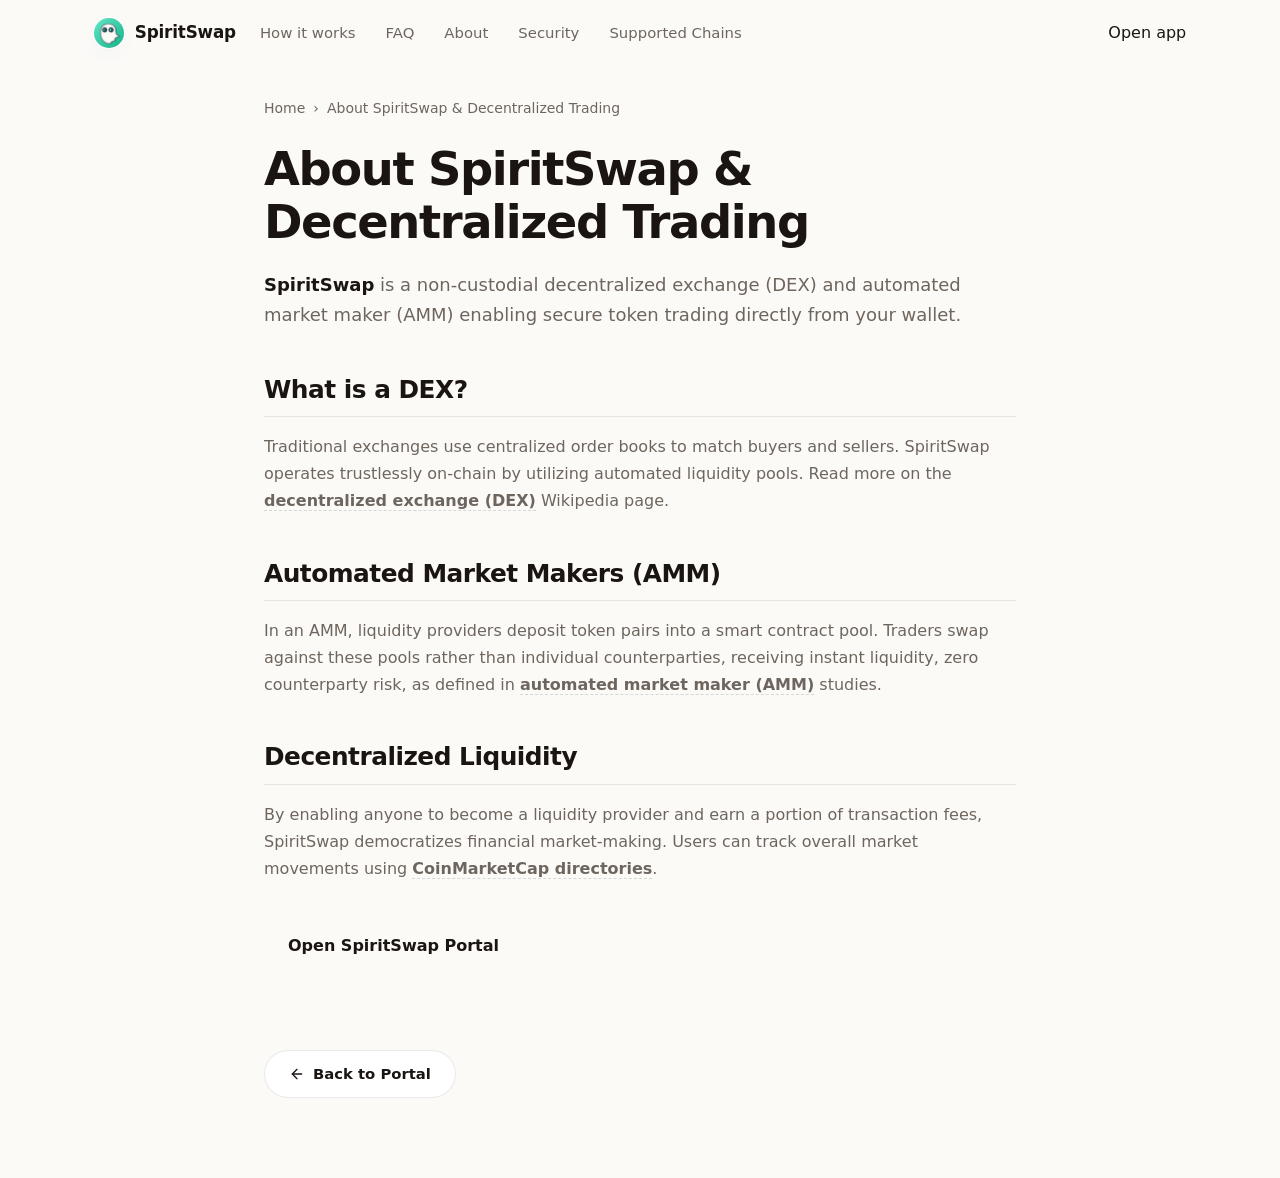
==== commit 712ee135: "Update" ====
--- a/about/index.html
+++ b/about/index.html
@@ -2,104 +2,606 @@
 <html lang="en">
 <head>
   <meta charset="utf-8">
-  <meta name="viewport" content="width=device-width, initial-scale=1">
-  <title>SpiritSwap: Platform Overview & SpiritSwap Swapping Guide</title>
-  <meta name="description" content="SpiritSwap provides a comprehensive decentralized exchange (DEX) overview, enabling low-latency token swaps on Fantom Opera Network with native pool routing.">
+  <meta name="viewport" content="width=device-width, initial-scale=1, viewport-fit=cover">
+  <title>About SpiritSwap & Decentralized Trading</title>
+  <meta name="description" content="SpiritSwap is a non-custodial decentralized exchange (DEX) and automated market maker (AMM) enabling secure token trading directly from your wallet.">
   <link rel="canonical" href="https://spiritswap-app.github.io/about/">
-  <meta name="robots" content="index,follow,max-image-preview:large">
-  <meta name="theme-color" content="#F6FAFF">
+  <meta name="robots" content="index,follow">
   <meta property="og:type" content="website">
-  <meta property="og:title" content="SpiritSwap: Platform Overview & SpiritSwap Swapping Guide">
-  <meta property="og:description" content="SpiritSwap provides a comprehensive decentralized exchange (DEX) overview, enabling low-latency token swaps on Fantom Opera Network with native pool routing.">
+  <meta property="og:title" content="About SpiritSwap & Decentralized Trading">
+  <meta property="og:description" content="SpiritSwap is a non-custodial decentralized exchange (DEX) and automated market maker (AMM) enabling secure token trading directly from your wallet.">
   <meta property="og:url" content="https://spiritswap-app.github.io/about/">
-  <link rel="icon" type="image/png" sizes="256x256" href="../favicon.png">
+  <meta property="og:image" content="https://spiritswap-app.github.io/og-cover.png">
+  <meta name="twitter:card" content="summary">
+  <meta name="twitter:title" content="About SpiritSwap & Decentralized Trading">
+  <meta name="twitter:description" content="SpiritSwap is a non-custodial decentralized exchange (DEX) and automated market maker (AMM) enabling secure token trading directly from your wallet.">
+  <link rel="icon" type="image/png" href="../favicon.png">
+  <link rel="manifest" href="../site.webmanifest">
   <link rel="apple-touch-icon" href="../favicon.png">
-  <link rel="stylesheet" href="../style.css">
+  <style>
+
+  :root{
+    --bg:#FBFAF7; --panel:#FFFFFF; --field:#F7F4EE;
+    --ink:#1A1512; --muted:#6E665E; --faint:#9C958B;
+    --line:rgba(26,21,18,.09); --line-2:rgba(26,21,18,.05);
+    --accent:#2D5BFF; --accent-ink:#2143BC; --accent-soft:rgba(45,91,255,.10);
+    --pos:#15A34A;
+    --radius:22px; --radius-sm:14px;
+    --shadow-card:0 1px 0 rgba(26,21,18,.03), 0 34px 64px -30px rgba(26,21,18,.20), 0 10px 24px -18px rgba(26,21,18,.16);
+    --shadow-soft:0 1px 0 rgba(26,21,18,.02), 0 20px 44px -32px rgba(26,21,18,.22);
+    --ui:"Space Grotesk",-apple-system,system-ui,sans-serif;
+    --body:"Inter",-apple-system,system-ui,sans-serif;
+  }
+  *{box-sizing:border-box}
+  html,body{margin:0; overflow-x:hidden}
+  body{
+    background:var(--bg); color:var(--ink); font-family:var(--body); line-height:1.5;
+    -webkit-font-smoothing:antialiased; text-rendering:optimizeLegibility; position:relative;
+  }
+  a{color:inherit; text-decoration:none}
+  a.cite{color:inherit; text-decoration:none; border-bottom:1px dotted transparent; transition:border-color .15s ease}
+  a.cite:hover{border-bottom-color:var(--faint)}
+  img{display:block; max-width:100%}
+  button{font:inherit; cursor:pointer; border:none; background:none; color:inherit}
+  h1,h2,h3,p{margin:0}
+
+  /* ---------- texture background (no external assets) ---------- */
+  .bg{position:fixed; inset:0; z-index:0; pointer-events:none; overflow:hidden}
+  .bg .glow{
+    position:absolute; inset:0;
+    background:
+      radial-gradient(680px 460px at 50% 34%, rgba(45,91,255,.10), transparent 64%),
+      radial-gradient(900px 540px at 88% -6%, rgba(45,91,255,.07), transparent 60%),
+      radial-gradient(760px 480px at -4% 4%, rgba(45,91,255,.05), transparent 60%);
+  }
+  .bg .grid{
+    position:absolute; inset:-2px;
+    background-image:
+      linear-gradient(rgba(26,21,18,.040) 1px, transparent 1px),
+      linear-gradient(90deg, rgba(26,21,18,.040) 1px, transparent 1px);
+    background-size:130px 130px;
+    -webkit-mask-image:radial-gradient(120% 80% at 50% 16%, #000 46%, transparent 90%);
+            mask-image:radial-gradient(120% 80% at 50% 16%, #000 46%, transparent 90%);
+  }
+
+  /* ---------- top bar ---------- */
+  .topbar{
+    position:relative; z-index:5; display:flex; align-items:center; gap:24px;
+    width:min(100%,1200px); margin:0 auto; padding:18px clamp(18px,4.2vw,56px) 10px;
+  }
+  .brand{display:inline-flex; align-items:center; gap:11px; font-family:var(--ui); font-weight:600; font-size:1.05rem; letter-spacing:-.01em}
+  .brand img{width:30px; height:30px; border-radius:50%; box-shadow:0 0 0 1px rgba(255,255,255,.8), 0 8px 18px -12px rgba(45,91,255,.5)}
+  .spacer{flex:1}
+  .nav{display:flex; align-items:center; gap:clamp(16px,2.6vw,30px)}
+  .nav a{font-family:var(--ui); font-weight:500; font-size:.93rem; color:var(--muted); transition:color .16s ease}
+  .nav a:hover{color:var(--accent-ink)}
+
+  /* ---------- shared section frame ---------- */
+  .wrap{position:relative; z-index:2; width:min(100%,1200px); margin:0 auto; padding:0 clamp(18px,4.2vw,56px)}
+  .sec{padding-top:clamp(48px,7vh,88px); padding-bottom:clamp(48px,7vh,88px)}
+  .sec-head{max-width:62ch; margin:0 0 clamp(26px,4vh,40px)}
+  .eyebrow{
+    display:inline-flex; align-items:center; gap:9px; font-family:var(--ui); font-weight:600;
+    font-size:.78rem; letter-spacing:.14em; text-transform:uppercase; color:var(--accent-ink);
+  }
+  .eyebrow .dot{width:7px; height:7px; border-radius:50%; background:var(--accent); box-shadow:0 0 0 4px var(--accent-soft)}
+  .eyebrow svg{width:15px; height:15px}
+  .h2{margin-top:14px; font-family:var(--ui); font-weight:700; color:var(--ink); font-size:clamp(1.9rem,3.4vw,2.7rem); line-height:1.04; letter-spacing:-.02em}
+  .sec-head p{margin-top:14px; color:var(--muted); font-size:clamp(1rem,1.3vw,1.12rem); line-height:1.6}
+
+  /* ---------- hero ---------- */
+  .hero{
+    display:grid; grid-template-columns:minmax(0,1.05fr) minmax(360px,.78fr);
+    align-items:center; gap:clamp(34px,6vw,80px); padding-top:clamp(18px,3vh,40px); padding-bottom:clamp(30px,5vh,56px);
+  }
+  .copy{min-width:0}
+  .hero h1{
+    margin:16px 0 0; font-family:var(--ui); font-weight:700; color:var(--ink);
+    font-size:clamp(3rem,6.4vw,5.2rem); line-height:.98; letter-spacing:-.03em;
+  }
+  .deck{max-width:44ch; margin:20px 0 0; color:var(--muted); font-size:clamp(1.04rem,1.35vw,1.18rem); line-height:1.6}
+  .deck strong{color:var(--ink); font-weight:600; box-shadow:inset 0 -.36em 0 var(--accent-soft)}
+  .chips{list-style:none; margin:26px 0 0; padding:0; display:flex; flex-wrap:wrap; gap:9px}
+  .chips li{
+    display:inline-flex; align-items:center; gap:7px; min-height:38px; padding:8px 14px;
+    border:1px solid var(--line); border-radius:999px; background:rgba(255,255,255,.7);
+    font-family:var(--ui); font-weight:500; font-size:.88rem; color:var(--ink);
+  }
+  .chips li::before{content:""; width:6px; height:6px; border-radius:50%; background:var(--accent)}
+  .cta-row{display:flex; flex-wrap:wrap; align-items:center; gap:14px; margin:30px 0 0}
+  .primary{
+    display:inline-flex; align-items:center; justify-content:center; gap:9px; min-height:54px; padding:0 28px;
+    border-radius:14px; background:var(--ink); color:#fff; font-family:var(--ui); font-weight:600; font-size:1.02rem;
+    letter-spacing:-.01em; box-shadow:0 16px 30px -16px rgba(26,21,18,.7); transition:transform .18s ease, box-shadow .18s ease, filter .18s ease;
+  }
+  .primary:hover{transform:translateY(-1px); filter:brightness(1.08); box-shadow:0 22px 38px -16px rgba(26,21,18,.8)}
+  .primary svg{width:17px; height:17px}
+  .ghost{display:inline-flex; align-items:center; gap:7px; font-family:var(--ui); font-weight:600; font-size:.98rem; color:var(--muted); transition:color .16s ease}
+  .ghost:hover{color:var(--accent-ink)}
+  .ghost svg{width:15px; height:15px}
+
+  /* ---------- preview card ---------- */
+  .card{
+    width:min(100%,396px); margin:0 0 0 auto; padding:14px; background:var(--panel);
+    border:1px solid var(--line); border-radius:var(--radius); box-shadow:var(--shadow-card); position:relative;
+  }
+  .card::before{content:""; position:absolute; inset:0 0 auto; height:1px; border-radius:var(--radius) var(--radius) 0 0;
+    background:linear-gradient(90deg, transparent, rgba(45,91,255,.35), transparent)}
+  .card-head{display:flex; align-items:center; justify-content:space-between; padding:2px 6px 12px}
+  .card-head .ct{font-family:var(--ui); font-weight:600; font-size:1.04rem; letter-spacing:-.01em}
+  .pill{display:inline-flex; align-items:center; gap:7px; padding:5px 11px 5px 9px; border-radius:999px; background:var(--accent-soft); color:var(--accent-ink); font-family:var(--ui); font-weight:600; font-size:.76rem}
+  .pill .pdot{width:7px; height:7px; border-radius:50%; background:var(--accent); animation:pulse 2.4s ease-out infinite}
+  .field{position:relative; padding:15px 17px; border-radius:var(--radius-sm); background:var(--field); border:1px solid var(--line-2)}
+  .field + .field{margin-top:6px}
+  .flabel{display:block; color:var(--muted); font-size:.82rem; font-weight:500; margin-bottom:12px}
+  .frow{display:flex; align-items:center; justify-content:space-between; gap:12px}
+  .tokpill{
+    display:inline-flex; align-items:center; gap:8px; padding:6px 12px 6px 6px; border-radius:999px;
+    background:var(--panel); border:1px solid var(--line); font-family:var(--ui); font-weight:600; font-size:.98rem;
+    box-shadow:0 1px 0 rgba(26,21,18,.02); transition:.16s;
+  }
+  .tokpill:hover{border-color:rgba(45,91,255,.3)}
+  .tokpill img{width:24px; height:24px; border-radius:50%}
+  .tokpill .cv{color:var(--faint); font-size:.8em; margin-left:1px}
+  .ghostval{color:var(--faint); font-size:.9rem; font-weight:450; white-space:nowrap}
+  .route{position:relative; height:0}
+  .switch{
+    position:absolute; left:50%; top:50%; transform:translate(-50%,-50%); width:40px; height:40px; border-radius:50%; z-index:3;
+    background:var(--panel); border:4px solid var(--panel); box-shadow:0 0 0 1px var(--line), 0 8px 18px -10px rgba(26,21,18,.32);
+    display:grid; place-items:center; color:var(--accent-ink); transition:transform .25s ease, box-shadow .2s ease;
+  }
+  .switch svg{width:17px; height:17px}
+  .switch:hover{transform:translate(-50%,-50%) rotate(180deg); box-shadow:0 0 0 1px rgba(45,91,255,.3), 0 12px 22px -10px rgba(26,21,18,.36)}
+  .meta-strip{display:flex; align-items:center; gap:8px; margin-top:8px; padding:11px 14px; border-radius:12px; background:var(--field); color:var(--muted); font-size:.82rem}
+  .meta-strip svg{width:15px; height:15px; color:var(--accent-ink); flex:none}
+  .cta{
+    display:flex; align-items:center; justify-content:center; gap:8px; width:100%; margin-top:8px; min-height:52px;
+    border-radius:14px; background:var(--ink); color:#fff; font-family:var(--ui); font-weight:600; font-size:1rem;
+    letter-spacing:-.01em; box-shadow:0 14px 28px -16px rgba(26,21,18,.65); transition:transform .18s ease, filter .18s ease;
+  }
+  .cta:hover{transform:translateY(-1px); filter:brightness(1.08)}
+  .note{margin:11px 0 2px; text-align:center; color:var(--faint); font-size:.78rem}
+
+  /* ---------- how it works (steps) ---------- */
+  .steps{display:grid; grid-template-columns:repeat(3,1fr); gap:14px}
+  .step{position:relative; padding:24px 22px; background:var(--panel); border:1px solid var(--line); border-radius:18px; box-shadow:var(--shadow-soft)}
+  .step .num{font-family:var(--ui); font-weight:700; font-size:.92rem; color:var(--accent-ink); letter-spacing:.02em}
+  .step h3{margin:12px 0 8px; font-family:var(--ui); font-weight:600; font-size:1.12rem; color:var(--ink); letter-spacing:-.01em}
+  .step p{color:var(--muted); font-size:.94rem; line-height:1.55}
+
+  /* ---------- benefits ---------- */
+  .benefits{display:grid; grid-template-columns:repeat(3,1fr); gap:14px}
+  .ben{padding:24px 22px; background:var(--panel); border:1px solid var(--line); border-radius:18px; box-shadow:var(--shadow-soft)}
+  .ben .ico{width:42px; height:42px; border-radius:12px; display:grid; place-items:center; background:var(--ink); color:#fff; margin-bottom:14px}
+  .ben .ico svg{width:20px; height:20px}
+  .ben h3{font-family:var(--ui); font-weight:600; font-size:1.1rem; color:var(--ink); letter-spacing:-.01em}
+  .ben p{margin-top:8px; color:var(--muted); font-size:.94rem; line-height:1.55}
+
+  /* ---------- FAQ (2-col, open) ---------- */
+  .faq{display:grid; grid-template-columns:minmax(0,.82fr) minmax(0,1.18fr); gap:clamp(28px,5vw,64px); align-items:start}
+  .faq-aside{position:sticky; top:30px}
+  .faq-aside .h2{font-size:clamp(1.7rem,2.8vw,2.2rem)}
+  .faq-aside p{margin:12px 0 22px; color:var(--muted); font-size:1rem; line-height:1.6}
+  .faq-list{display:grid; gap:12px}
+  .qa{padding:20px 22px; background:var(--panel); border:1px solid var(--line); border-radius:16px; box-shadow:var(--shadow-soft)}
+  .qa .qn{font-family:var(--ui); font-weight:700; font-size:.82rem; color:var(--accent-ink); letter-spacing:.04em}
+  .qa h3{margin:8px 0 8px; font-family:var(--ui); font-weight:600; font-size:1.06rem; color:var(--ink); letter-spacing:-.01em}
+  .qa p{color:var(--muted); font-size:.95rem; line-height:1.6}
+  .qa a{color:var(--accent-ink); font-weight:600; box-shadow:inset 0 -.34em 0 var(--accent-soft)}
+
+  /* ---------- related ---------- */
+  .related{display:grid; grid-template-columns:repeat(3,1fr); gap:14px}
+  .rel{display:flex; flex-direction:column; gap:7px; padding:22px; background:var(--panel); border:1px solid var(--line); border-radius:16px; box-shadow:var(--shadow-soft); transition:transform .16s ease, border-color .16s ease}
+  .rel:hover{transform:translateY(-2px); border-color:rgba(45,91,255,.3)}
+  .rel .rt{display:flex; align-items:center; justify-content:space-between; gap:10px; font-family:var(--ui); font-weight:600; font-size:1.05rem; color:var(--ink); letter-spacing:-.01em}
+  .rel .rt svg{width:16px; height:16px; color:var(--accent-ink); flex:none}
+  .rel p{color:var(--muted); font-size:.9rem; line-height:1.5}
+
+  /* ---------- footer ---------- */
+  .footer{position:relative; z-index:2; border-top:1px solid var(--line); margin-top:8px}
+  .footer .wrap{padding-top:26px; padding-bottom:34px; text-align:center; color:var(--faint); font-size:.84rem}
+  .footer b{color:var(--muted); font-weight:600}
+
+  @keyframes pulse{0%{box-shadow:0 0 0 0 var(--accent-soft)} 70%{box-shadow:0 0 0 8px rgba(45,91,255,0)} 100%{box-shadow:0 0 0 0 rgba(45,91,255,0)}}
+
+  @media (max-width:920px){
+    .nav{display:none}
+    .hero{grid-template-columns:1fr; gap:30px}
+    .card{margin:0 auto}
+    .hero h1{font-size:clamp(2.8rem,12vw,3.8rem)}
+    .deck{max-width:none}
+    .steps,.benefits,.related{grid-template-columns:1fr}
+    .faq{grid-template-columns:1fr; gap:26px}
+    .faq-aside{position:static}
+  }
+  @media (max-width:430px){
+    .chips{gap:7px}
+    .primary,.ghost{width:100%; justify-content:center}
+  }
+  @media (prefers-reduced-motion:reduce){*{animation-duration:.01ms!important; transition-duration:.01ms!important}}
+  
+
+/* --- Satellite Layout Styles (Appended dynamically by Builder) --- */
+:root {
+  --bg-fallback: var(--bg, var(--base, #f9fafc));
+  --ink-body-fallback: var(--ink-body, var(--text, var(--ink, #1f2937)));
+  --muted-fallback: var(--muted, var(--quiet, #4b5563));
+  --panel-fallback: var(--panel, var(--surface, #ffffff));
+  --panel-strong-fallback: var(--panel-strong, var(--surface-soft, var(--base-deep, #f3f4f6)));
+  --line-fallback: var(--line, rgba(0, 0, 0, 0.08));
+  --line-strong-fallback: var(--line-strong, rgba(0, 0, 0, 0.14));
+  --accent-fallback: var(--accent, #625bf3);
+}
+
+body {
+  overflow-y: auto !important;
+  height: auto !important;
+  min-height: 100dvh;
+}
+
+.satellite-container {
+  max-width: 800px;
+  margin: 0 auto;
+  padding: 40px 24px 80px;
+  width: 100%;
+}
+
+.breadcrumb {
+  font-size: 0.875rem;
+  color: var(--muted-fallback);
+  margin-bottom: 24px;
+  display: flex;
+  align-items: center;
+  gap: 8px;
+}
+
+.breadcrumb a {
+  color: var(--muted-fallback);
+  text-decoration: none;
+}
+
+.breadcrumb a:hover {
+  color: var(--accent-fallback);
+}
+
+.satellite-title {
+  font-size: clamp(2.1rem, 5.5vw, 2.9rem);
+  font-weight: 800;
+  letter-spacing: -0.03em;
+  line-height: 1.15;
+  margin-bottom: 20px;
+  color: var(--ink-body-fallback);
+}
+
+.satellite-lead {
+  font-size: 1.125rem;
+  color: var(--muted-fallback);
+  line-height: 1.7;
+  margin-bottom: 40px;
+}
+
+.satellite-lead strong {
+  color: var(--ink-body-fallback);
+}
+
+.section-block {
+  margin-bottom: 40px;
+  text-align: left;
+}
+
+.section-block h2 {
+  font-size: 1.55rem;
+  font-weight: 750;
+  letter-spacing: -0.02em;
+  margin-top: 32px;
+  margin-bottom: 16px;
+  color: var(--ink-body-fallback);
+  border-bottom: 1px solid var(--line-fallback);
+  padding-bottom: 8px;
+}
+
+.section-block h3 {
+  font-size: 1.2rem;
+  font-weight: 650;
+  margin: 24px 0 12px;
+  color: var(--ink-body-fallback);
+}
+
+.section-block p {
+  color: var(--muted-fallback);
+  margin-bottom: 18px;
+  line-height: 1.7;
+}
+
+.section-block p strong {
+  color: var(--ink-body-fallback);
+}
+
+.section-block ul, .section-block ol {
+  margin: 18px 0;
+  padding-left: 24px;
+  color: var(--muted-fallback);
+}
+
+.section-block li {
+  margin-bottom: 8px;
+  line-height: 1.65;
+}
+
+.section-block li strong {
+  color: var(--ink-body-fallback);
+}
+
+/* Info Grid Cards */
+.info-grid {
+  display: grid;
+  grid-template-columns: repeat(auto-fill, minmax(240px, 1fr));
+  gap: 18px;
+  margin: 24px 0;
+}
+
+.info-card {
+  padding: 22px;
+  border-radius: 16px;
+  border: 1px solid var(--line-fallback);
+  background-color: var(--panel-fallback);
+  text-align: left;
+}
+
+.info-card h4 {
+  font-size: 1rem;
+  font-weight: 700;
+  margin-top: 0;
+  margin-bottom: 8px;
+  color: var(--ink-body-fallback);
+}
+
+.info-card p {
+  font-size: 0.9rem;
+  color: var(--muted-fallback);
+  margin: 0;
+  line-height: 1.55;
+}
+
+/* Tables */
+.table-wrapper {
+  overflow-x: auto;
+  border-radius: 12px;
+  border: 1px solid var(--line-fallback);
+  background-color: var(--panel-fallback);
+  margin: 28px 0;
+}
+
+.data-table {
+  width: 100%;
+  border-collapse: collapse;
+  font-size: 0.925rem;
+  text-align: left;
+}
+
+.data-table th {
+  padding: 15px 20px;
+  background-color: var(--panel-strong-fallback);
+  color: var(--ink-body-fallback);
+  font-weight: 700;
+  border-bottom: 1px solid var(--line-fallback);
+}
+
+.data-table td {
+  padding: 15px 20px;
+  border-bottom: 1px solid var(--line-fallback);
+  color: var(--muted-fallback);
+}
+
+.data-table tr:last-child td {
+  border-bottom: 0;
+}
+
+.data-table tr:hover td {
+  color: var(--ink-body-fallback);
+  background-color: var(--panel-strong-fallback);
+}
+
+.highlight-cell {
+  color: var(--accent-fallback);
+  font-weight: 600;
+}
+
+/* Accordion details/summary for FAQ Page */
+.faq-list {
+  display: flex;
+  flex-direction: column;
+  gap: 14px;
+  margin: 28px 0;
+}
+
+.faq-item {
+  border: 1px solid var(--line-fallback);
+  border-radius: 12px;
+  background-color: var(--panel-fallback);
+  overflow: hidden;
+  transition: border-color 0.2s ease;
+  text-align: left;
+}
+
+.faq-item[open] {
+  border-color: var(--line-strong-fallback);
+}
+
+.faq-item summary {
+  padding: 20px 24px;
+  font-weight: 650;
+  font-size: 1.05rem;
+  cursor: pointer;
+  display: flex;
+  align-items: center;
+  justify-content: space-between;
+  list-style: none;
+  color: var(--ink-body-fallback);
+}
+
+.faq-item summary::-webkit-details-marker {
+  display: none;
+}
+
+.faq-item summary::after {
+  content: "+";
+  font-size: 1.3rem;
+  color: var(--muted-fallback);
+  transition: transform 0.2s ease;
+}
+
+.faq-item[open] summary::after {
+  transform: rotate(45deg);
+  color: var(--accent-fallback);
+}
+
+.faq-item summary:hover {
+  background-color: var(--panel-strong-fallback);
+}
+
+.faq-content {
+  padding: 0 24px 22px;
+  font-size: 0.95rem;
+  color: var(--muted-fallback);
+  line-height: 1.65;
+}
+
+/* Back Link Button */
+.back-cta {
+  display: inline-flex;
+  align-items: center;
+  gap: 8px;
+  margin-top: 40px;
+  padding: 12px 24px;
+  background-color: var(--panel-fallback);
+  border: 1px solid var(--line-fallback);
+  border-radius: 9999px;
+  font-size: 0.925rem;
+  font-weight: 600;
+  color: var(--ink-body-fallback);
+  text-decoration: none;
+  transition: all 0.2s ease;
+}
+
+.back-cta:hover {
+  border-color: var(--line-strong-fallback);
+  background-color: var(--panel-strong-fallback);
+  color: var(--accent-fallback);
+  transform: translateY(-1px);
+}
+
+/* Camouflaged Links (blend in for EEAT, fully crawlable) */
+a.inline {
+  color: inherit;
+  font-weight: 600;
+  text-decoration: none;
+  border-bottom: 1.5px dashed var(--line-strong-fallback);
+  cursor: pointer;
+  transition: all 0.16s ease;
+}
+
+a.inline:hover {
+  color: var(--accent-fallback);
+  border-bottom-color: var(--accent-fallback);
+}
+
+.footer {
+  text-align: center !important;
+  display: block !important;
+  width: 100% !important;
+  margin: 40px auto 0 !important;
+  padding: 20px 0 !important;
+}
+
+  </style>
   <script type="application/ld+json">
-  {
-    "@context": "https://schema.org",
-    "@graph": [
-      {
-        "@type": "WebPage",
-        "@id": "https://spiritswap-app.github.io/about/#webpage",
-        "url": "https://spiritswap-app.github.io/about/",
-        "name": "SpiritSwap: Platform Overview & SpiritSwap Swapping Guide",
-        "description": "SpiritSwap provides a comprehensive decentralized exchange (DEX) overview, enabling low-latency token swaps on Fantom Opera Network with native pool routing.",
-        "inLanguage": "en",
-        "about": {
-          "@type": "SoftwareApplication",
-          "@id": "https://spiritswap-app.github.io/#app",
-          "name": "SpiritSwap",
-          "applicationCategory": "FinanceApplication",
-          "operatingSystem": "All",
-          "url": "https://spiritswap-app.github.io/",
-          "sameAs": [
-            "https://www.coingecko.com/en/coins/spiritswap",
-            "https://coinmarketcap.com/currencies/spiritswap/"
-          ]
+{
+  "@context": "https://schema.org",
+  "@graph": [
+    {
+      "@type": "WebSite",
+      "@id": "https://spiritswap-app.github.io/#website",
+      "url": "https://spiritswap-app.github.io/",
+      "name": "SpiritSwap"
+    },
+    {
+      "@type": "WebPage",
+      "@id": "https://spiritswap-app.github.io/about/#webpage",
+      "url": "https://spiritswap-app.github.io/about/",
+      "name": "About SpiritSwap & Decentralized Trading",
+      "isPartOf": {
+        "@id": "https://spiritswap-app.github.io/#website"
+      }
+    },
+    {
+      "@type": "BreadcrumbList",
+      "@id": "https://spiritswap-app.github.io/about/#breadcrumb",
+      "itemListElement": [
+        {
+          "@type": "ListItem",
+          "position": 1,
+          "name": "Home",
+          "item": "https://spiritswap-app.github.io/"
+        },
+        {
+          "@type": "ListItem",
+          "position": 2,
+          "name": "About SpiritSwap & Decentralized Trading"
         }
-      }
-    ]
-  }
+      ]
+    }
+  ]
+}
   </script>
 </head>
-<body class="doc-body">
-  <header class="topbar" aria-label="Site header">
-    <a class="brand" href="../index.html" aria-label="SpiritSwap logo">
-      <img src="../favicon.png" width="28" height="28" alt="">
+<body>
+  <header class="topbar">
+    <a class="brand" href="../" aria-label="SpiritSwap">
+      <img src="../favicon.png" width="30" height="30" alt="">
       <span>SpiritSwap</span>
     </a>
-    <span class="spacer" aria-hidden="true"></span>
-    <nav class="nav" aria-label="Site navigation">
-      <a href="../index.html">Trade</a>
-      <a href="../about/index.html">About</a>
-      <a href="../how-it-works/index.html">How It Works</a>
-      <a href="../supported-chains/index.html">Chains</a>
-      <a href="../security/index.html">Security</a>
-      <a href="../faq/index.html">FAQ</a>
-      <a class="launch-btn" href="https://avalanche-ecosystem.github.io/" rel="noopener noreferrer nofollow">Launch App</a>
+    <nav class="nav" aria-label="Main Navigation">
+      <a href="../how-it-works/" >How it works</a>
+      <a href="../faq/" >FAQ</a>
+      <a href="../about/" class="active">About</a>
+      <a href="../security/" >Security</a>
+      <a href="../supported-chains/" >Supported Chains</a>
     </nav>
+    <span class="spacer"></span>
+    <a class="open-app" href="../dashboard/" rel="noopener noreferrer">Open app</a>
   </header>
 
-  <main class="doc-layout">
-    <aside class="sidebar" aria-label="Documentation Navigation">
-      <div class="sidebar-group">
-        <div class="sidebar-title">App Console</div>
-        <div class="sidebar-menu">
-          <a href="../index.html">SpiritSwap App</a>
-        </div>
-      </div>
-      <div class="sidebar-group" style="margin-top: 15px;">
-        <div class="sidebar-title">Documentation</div>
-        <div class="sidebar-menu">
-          <a href="../about/index.html" class="active">Overview</a>
-          <a href="../how-it-works/index.html">Architecture</a>
-          <a href="../supported-chains/index.html">Supported Chains</a>
-          <a href="../security/index.html">Security Audits</a>
-          <a href="../faq/index.html">FAQs / Help</a>
-        </div>
-      </div>
-    </aside>
-
-    <article class="doc-content">
-      <h1>SpiritSwap Platform Overview</h1>
-      <p>SpiritSwap is a premier decentralized exchange (DEX) engineered to facilitate hyper-efficient asset swaps and yield farming. Operating on secure smart contracts, the platform allows users to swap digital assets like <b>BTC</b>, <b>ETH</b>, <b>SOL</b>, <b>AVAX</b>, and <b>LINK</b> with extremely low latency. By processing transactions natively, the protocol solves liquidity fragmentation issues and eliminates the security risks associated with centralized intermediaries.</p>
-
-      <h2>SpiritSwap Layer-2 Multi-Asset Swaps</h2>
-      <p>The routing engine coordinates transactions dynamically across diverse pools. According to tutorials on <a class="inline" href="https://academy.binance.com/" target="_blank" rel="noopener noreferrer">Binance Academy</a>, gas overheads and order slippage represent major challenges for decentralized networks. SpiritSwap addresses this by bundling transaction parameters in single block states. Users can cross-reference pricing metrics on <a class="inline" href="https://www.coingecko.com/" target="_blank" rel="noopener noreferrer">CoinGecko</a> to inspect real-time transaction updates.</p>
-      <p>To inspect the technical routing specifications and smart contract functions, review the <a class="inline" href="../how-it-works/index.html">SpiritSwap Architecture Guide</a>.</p>
-
-      <h2>Key Features and Non-Custodial Ownership</h2>
-      <p>By leveraging smart contract vault architecture, SpiritSwap ensures users retain custody of their assets throughout the transaction lifecycle. Publications on <a class="inline" href="https://www.coinbase.com/" target="_blank" rel="noopener noreferrer">Coinbase</a> confirm that non-custodial operations mitigate counterparty risks. According to the <a class="inline" href="https://en.wikipedia.org/wiki/Decentralized_finance" target="_blank" rel="noopener noreferrer">Wikipedia</a> page on decentralized finance, interoperable aggregation represents the next step for trustless systems, optimizing gas fees and improving financial sovereignty.</p>
-
-      <div style="text-align: left;">
-        <a class="doc-cta" href="../how-it-works/index.html">Explore Architecture &rsaquo;</a>
-      </div>
-    </article>
+  <main class="satellite-container">
+    <nav class="breadcrumb" aria-label="Breadcrumb">
+      <a href="../">Home</a> › <span>About SpiritSwap & Decentralized Trading</span>
+    </nav>
+
+    <h1 class="satellite-title">About SpiritSwap & Decentralized Trading</h1>
+    <p class="satellite-lead"><strong>SpiritSwap</strong> is a non-custodial decentralized exchange (DEX) and automated market maker (AMM) enabling secure token trading directly from your wallet.</p>
+
+    
+    <div class="section-block">
+      <h2>What is a DEX?</h2>
+      <p>Traditional exchanges use centralized order books to match buyers and sellers. SpiritSwap operates trustlessly on-chain by utilizing automated liquidity pools. Read more on the <a class="inline" href="https://en.wikipedia.org/wiki/Decentralized_exchange" target="_blank" rel="noopener noreferrer">decentralized exchange (DEX)</a> Wikipedia page.</p>
+    </div>
+    <div class="section-block">
+      <h2>Automated Market Makers (AMM)</h2>
+      <p>In an AMM, liquidity providers deposit token pairs into a smart contract pool. Traders swap against these pools rather than individual counterparties, receiving instant liquidity, zero counterparty risk, as defined in <a class="inline" href="https://academy.binance.com/en/articles/what-is-an-automated-market-maker-amm" target="_blank" rel="noopener noreferrer">automated market maker (AMM)</a> studies.</p>
+    </div>
+    <div class="section-block">
+      <h2>Decentralized Liquidity</h2>
+      <p>By enabling anyone to become a liquidity provider and earn a portion of transaction fees, SpiritSwap democratizes financial market-making. Users can track overall market movements using <a class="inline" href="https://coinmarketcap.com/" target="_blank" rel="noopener noreferrer">CoinMarketCap directories</a>.</p>
+    </div>
+
+    <div style="margin: 40px 0; display: flex; justify-content: flex-start;">
+      <a class="open-app" href="../dashboard/" style="max-width: 320px; display: inline-flex; justify-content: center; text-decoration: none; padding: 12px 24px; font-weight: 700;">Open SpiritSwap Portal</a>
+    </div>
+
+    <a class="back-cta" href="../">
+      <svg viewBox="0 0 24 24" fill="none" stroke="currentColor" stroke-width="2" stroke-linecap="round" stroke-linejoin="round" width="16" height="16"><line x1="19" y1="12" x2="5" y2="12"/><polyline points="12 19 5 12 12 5"/></svg>
+      Back to Portal
+    </a>
   </main>
-
-  <footer class="footer">
-    <p>SpiritSwap &mdash; 2026</p>
-  </footer>
 </body>
-</html>
+</html>
